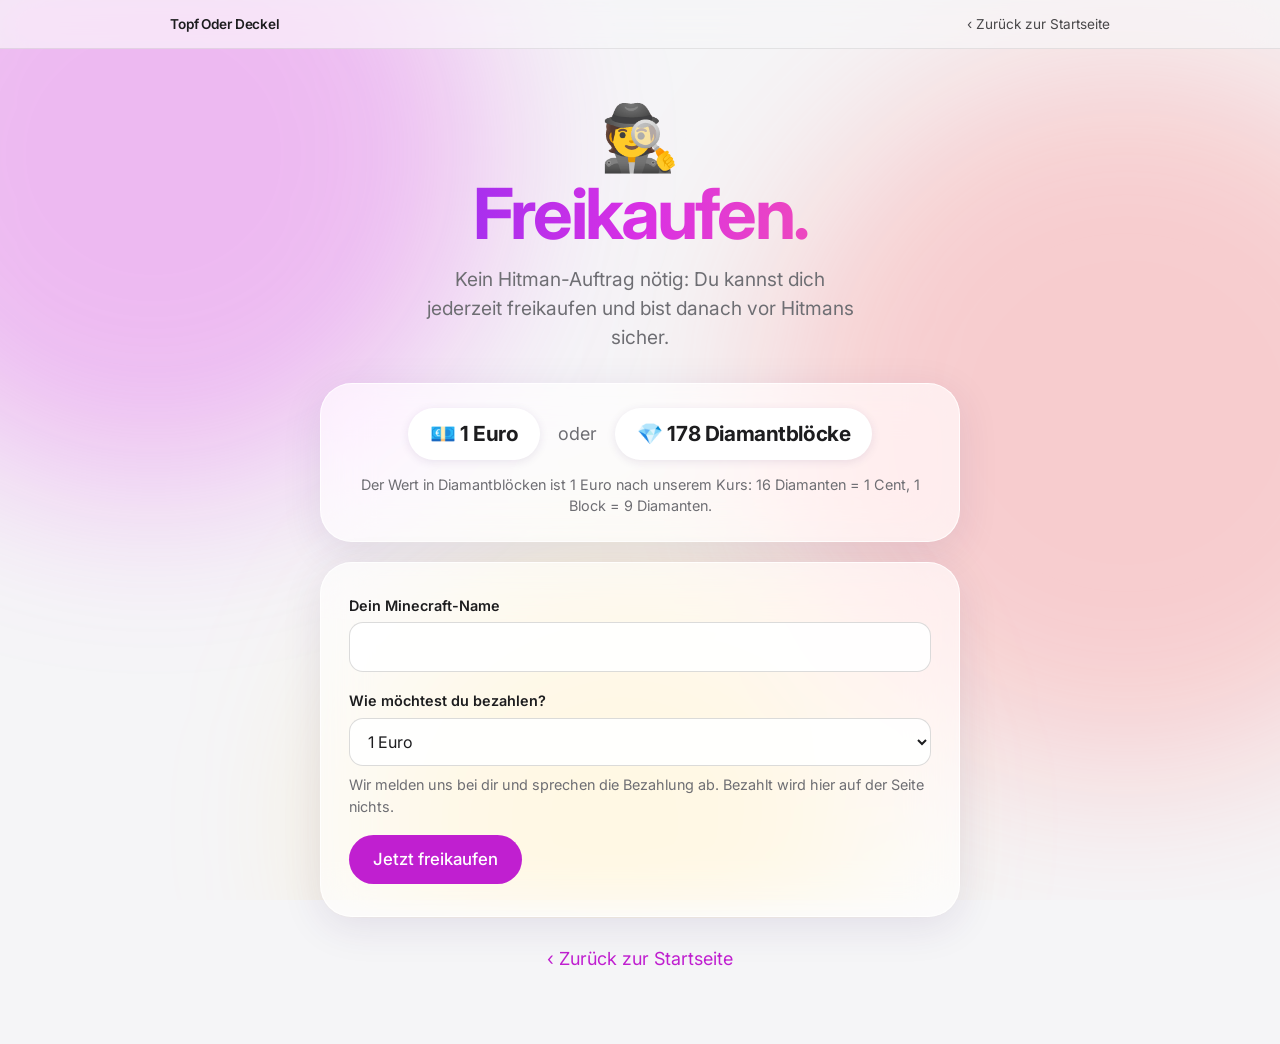
==== freikaufen.html @ 22e0bf73 "Add files via upload" ====
<!DOCTYPE html>
<html lang="de">
<head>
  <meta charset="UTF-8">
  <meta name="viewport" content="width=device-width, initial-scale=1">
  <title>Freikaufen – Topf Oder Deckel GmbH</title>
  <link rel="preconnect" href="https://fonts.googleapis.com">
  <link rel="preconnect" href="https://fonts.gstatic.com" crossorigin>
  <link href="https://fonts.googleapis.com/css2?family=Inter:wght@400;500;600;700&display=swap" rel="stylesheet">
  <style>
    :root { --akzent: #c01fd0; --text: #1d1d1f; --grau: #6e6e73; --gelb: #ffd23f; }
    * { box-sizing: border-box; }
    [hidden] { display: none !important; }
    html { background: #f5f5f7; }
    body {
      margin: 0; color: var(--text); min-height: 100vh;
      font-family: -apple-system, BlinkMacSystemFont, "SF Pro Display", "Inter", "Segoe UI", "Helvetica Neue", Arial, sans-serif;
      font-size: 1.125rem; line-height: 1.5; -webkit-font-smoothing: antialiased;
    }
    .hintergrund { position: fixed; inset: 0; z-index: -1; overflow: hidden; background: #f5f5f7; }
    .blob { position: absolute; border-radius: 50%; filter: blur(90px); animation: schweben 18s ease-in-out infinite alternate; }
    .blob.a { width: 52vw; height: 52vw; left: -14vw; top: -14vw; background: rgba(217, 48, 228, .30); }
    .blob.b { width: 56vw; height: 56vw; right: -16vw; top: 6vh; background: rgba(255, 90, 90, .26); animation-delay: -6s; }
    .blob.c { width: 40vw; height: 40vw; left: 28vw; bottom: -14vw; background: rgba(255, 205, 70, .28); animation-delay: -11s; }
    @keyframes schweben { to { transform: translate(4vw, 3vw) scale(1.08); } }

    nav { position: sticky; top: 0; z-index: 10; background: rgba(245, 245, 247, .72); -webkit-backdrop-filter: saturate(180%) blur(20px); backdrop-filter: saturate(180%) blur(20px); border-bottom: 1px solid rgba(0, 0, 0, .08); }
    .nav-innen { max-width: 980px; margin: 0 auto; height: 48px; padding: 0 20px; display: flex; align-items: center; justify-content: space-between; font-size: .85rem; }
    .marke { font-weight: 600; letter-spacing: -.01em; }
    nav a { color: var(--text); text-decoration: none; opacity: .8; }
    nav a:hover { opacity: 1; }

    main { max-width: 680px; margin: 0 auto; padding: 56px 20px 72px; text-align: center; }
    .emoji { font-size: 4rem; line-height: 1; margin-bottom: 8px; animation: wackeln 3s ease-in-out infinite; }
    @keyframes wackeln { 50% { transform: rotate(8deg) scale(1.06); } }
    h1 {
      font-size: clamp(2.4rem, 9vw, 4.4rem); font-weight: 700; line-height: 1.05; letter-spacing: -.04em; margin: 0 0 14px;
      background: linear-gradient(90deg, #7b2ff7, #d930e4 50%, #ff5d9e); -webkit-background-clip: text; background-clip: text; -webkit-text-fill-color: transparent; color: transparent;
    }
    .lead { color: var(--grau); max-width: 36ch; margin: 0 auto 32px; font-size: 1.2rem; }

    .glas { background: rgba(255, 255, 255, .66); -webkit-backdrop-filter: blur(24px) saturate(160%); backdrop-filter: blur(24px) saturate(160%); border: 1px solid rgba(255, 255, 255, .8); border-radius: 32px; box-shadow: 0 10px 40px rgba(60, 30, 100, .10); }
    .preiskarte { padding: 24px 20px; margin: 0 auto 20px; display: flex; flex-wrap: wrap; justify-content: center; align-items: center; gap: 10px 18px; }
    .chip { background: #fff; border-radius: 999px; padding: 10px 22px; box-shadow: 0 2px 10px rgba(60, 30, 100, .10); }
    .gross { font-size: 1.3rem; font-weight: 700; letter-spacing: -.02em; }
    .oder { color: var(--grau); }
    .preiskarte .hinweis { flex-basis: 100%; margin: 4px 0 0; }
    form { padding: 32px 28px; text-align: left; animation: plop .5s cubic-bezier(.2, .9, .3, 1.15) both; }
    @keyframes plop { from { opacity: 0; transform: translateY(16px) scale(.94); } to { opacity: 1; transform: none; } }
    .feld { margin-bottom: 18px; }
    .lbl { display: block; font-size: .9rem; font-weight: 600; margin: 0 0 6px; }
    .eingabe { width: 100%; font: inherit; font-size: 1rem; color: var(--text); background: rgba(255, 255, 255, .9); border: 1px solid rgba(0, 0, 0, .14); border-radius: 14px; padding: 12px 14px; }
    .eingabe:focus { outline: 3px solid rgba(192, 31, 208, .3); border-color: var(--akzent); }
    .preis { display: grid; grid-template-columns: 1fr 160px; gap: 8px; }
    .hinweis { color: var(--grau); font-size: .9rem; margin: 8px 0 0; }
    .pille { display: inline-block; border: 0; font: inherit; font-weight: 500; font-size: 1.05rem; cursor: pointer; background: var(--akzent); color: #fff; text-decoration: none; padding: 12px 24px; border-radius: 999px; transition: transform .2s ease, background .2s ease; }
    .pille:hover { background: #a519b3; transform: scale(1.03); }
    .pille:disabled { background: #b8b8c0; cursor: not-allowed; transform: none; }
    .pille:focus-visible, .eingabe:focus-visible { outline: 3px solid var(--akzent); outline-offset: 3px; }
    .ergebnis { margin-top: 24px; padding-top: 22px; border-top: 1px solid rgba(0, 0, 0, .1); }
    .ergebnis pre { white-space: pre-wrap; word-break: break-word; font: inherit; font-size: 1rem; background: rgba(255, 255, 255, .9); border-radius: 14px; padding: 16px; margin: 0 0 14px; }
    .aktionen { display: flex; gap: 12px; align-items: center; flex-wrap: wrap; }
    .kopiert { color: var(--akzent); font-weight: 600; margin: 0; }
    .zurueck { display: inline-block; margin-top: 28px; color: var(--akzent); text-decoration: none; }
    .zurueck:hover { text-decoration: underline; }
    @media (prefers-reduced-motion: reduce) { * { animation: none !important; transition: none !important; } }
  </style>
</head>
<body>
  <div class="hintergrund" aria-hidden="true"><div class="blob a"></div><div class="blob b"></div><div class="blob c"></div></div>

  <nav>
    <div class="nav-innen">
      <span class="marke">Topf Oder Deckel</span>
      <a href="index.html">‹ Zurück zur Startseite</a>
    </div>
  </nav>

  <main>
    <div class="emoji" aria-hidden="true">🕵️</div>
    <h1>Freikaufen.</h1>
    <p class="lead">Kein Hitman-Auftrag nötig: Du kannst dich jederzeit freikaufen und bist danach vor Hitmans sicher.</p>

    <div class="preiskarte glas">
      <div class="chip"><span class="gross">💶 1 Euro</span></div>
      <span class="oder">oder</span>
      <div class="chip"><span class="gross">💎 178 Diamantblöcke</span></div>
      <p class="hinweis">Der Wert in Diamantblöcken ist 1 Euro nach unserem Kurs: 16 Diamanten = 1 Cent, 1 Block = 9 Diamanten.</p>
    </div>

    <form id="formular" class="glas">
      <div class="feld">
        <label class="lbl" for="mcname">Dein Minecraft-Name</label>
        <input class="eingabe" id="mcname" autocomplete="off" maxlength="32" required>
      </div>
      <div class="feld">
        <label class="lbl" for="zahlung">Wie möchtest du bezahlen?</label>
        <select class="eingabe" id="zahlung">
          <option value="1 Euro">1 Euro</option>
          <option value="178 Diamantblöcke">178 Diamantblöcke</option>
        </select>
        <p class="hinweis">Wir melden uns bei dir und sprechen die Bezahlung ab. Bezahlt wird hier auf der Seite nichts.</p>
      </div>

      <input type="text" id="website" tabindex="-1" autocomplete="off" aria-hidden="true" style="position:absolute;left:-9999px">
      <button type="submit" class="pille">Jetzt freikaufen</button>

      <div id="ergebnis" class="ergebnis" hidden>
        <span class="lbl" id="status" aria-live="polite"></span>
        <pre id="text"></pre>
        <div class="aktionen">
          <button type="button" class="pille" id="kopieren">Text kopieren</button>
          <p id="kopiert" class="kopiert" hidden>Kopiert!</p>
        </div>
      </div>
    </form>

    <a class="zurueck" href="index.html">‹ Zurück zur Startseite</a>
  </main>

  <script>
    // Discord: Webhook-URL des Kanals für Freikäufe. Solange hier nichts steht, wird der Standardkanal genommen.
    var DISCORD_WEBHOOK = '';
    var DISCORD_STANDARD = 'https://discord.com/api/webhooks/1569667931376320572/uk2-K4RnN9vdh7ACTNDnA32K02JCAUUnMR5Qd3jROqkiQZzM3TThJJU5QugEVVoqv9H0';

    var form = document.getElementById('formular');
    var ergebnis = document.getElementById('ergebnis');
    var v = function (id) { return document.getElementById(id).value.trim(); };

    form.addEventListener('submit', function (e) {
      e.preventDefault();
      var t = 'Freikauf bei der Topf Oder Deckel GmbH\n\nMinecraft-Name: ' + v('mcname') + '\nBezahlung: ' + v('zahlung');
      document.getElementById('text').textContent = t;
      var status = document.getElementById('status');
      var senden = form.querySelector('button[type=submit]');
      var zeigen = function (text) {
        status.textContent = text; ergebnis.hidden = false;
        ergebnis.scrollIntoView({ behavior: 'smooth', block: 'nearest' });
      };
      var hook = DISCORD_WEBHOOK || DISCORD_STANDARD;
      if (!hook) { zeigen('Fertig! Kopiere den Text und schick ihn uns:'); return; }
      if (document.getElementById('website').value) return; // Spam-Falle
      senden.disabled = true;
      fetch(hook, {
        method: 'POST',
        headers: { 'Content-Type': 'application/json' },
        body: JSON.stringify({
          username: 'Freikauf-Bot',
          allowed_mentions: { parse: [] },
          content: '🕵️ Neuer Freikauf von ' + v('mcname'),
          embeds: [{ title: 'Freikaufen', description: t.slice(0, 3500), color: 14233828, timestamp: new Date().toISOString() }]
        })
      }).then(function (r) {
        if (!r.ok) throw new Error(r.status);
        zeigen('Dein Freikauf wurde gesendet. Wir melden uns bei dir! Hier eine Kopie:');
      }).catch(function () {
        zeigen('Senden hat nicht geklappt. Kopiere den Text und schick ihn uns:');
      }).then(function () {
        setTimeout(function () { senden.disabled = false; }, 30000);
      });
    });

    document.getElementById('kopieren').addEventListener('click', function () {
      var pre = document.getElementById('text');
      var fertig = function () {
        var k = document.getElementById('kopiert');
        k.hidden = false; setTimeout(function () { k.hidden = true; }, 2000);
      };
      var auswaehlen = function () {
        var r = document.createRange(); r.selectNodeContents(pre);
        var sel = window.getSelection(); sel.removeAllRanges(); sel.addRange(r);
        document.execCommand('copy'); fertig();
      };
      if (navigator.clipboard) navigator.clipboard.writeText(pre.textContent).then(fertig, auswaehlen);
      else auswaehlen();
    });
  </script>
</body>
</html>
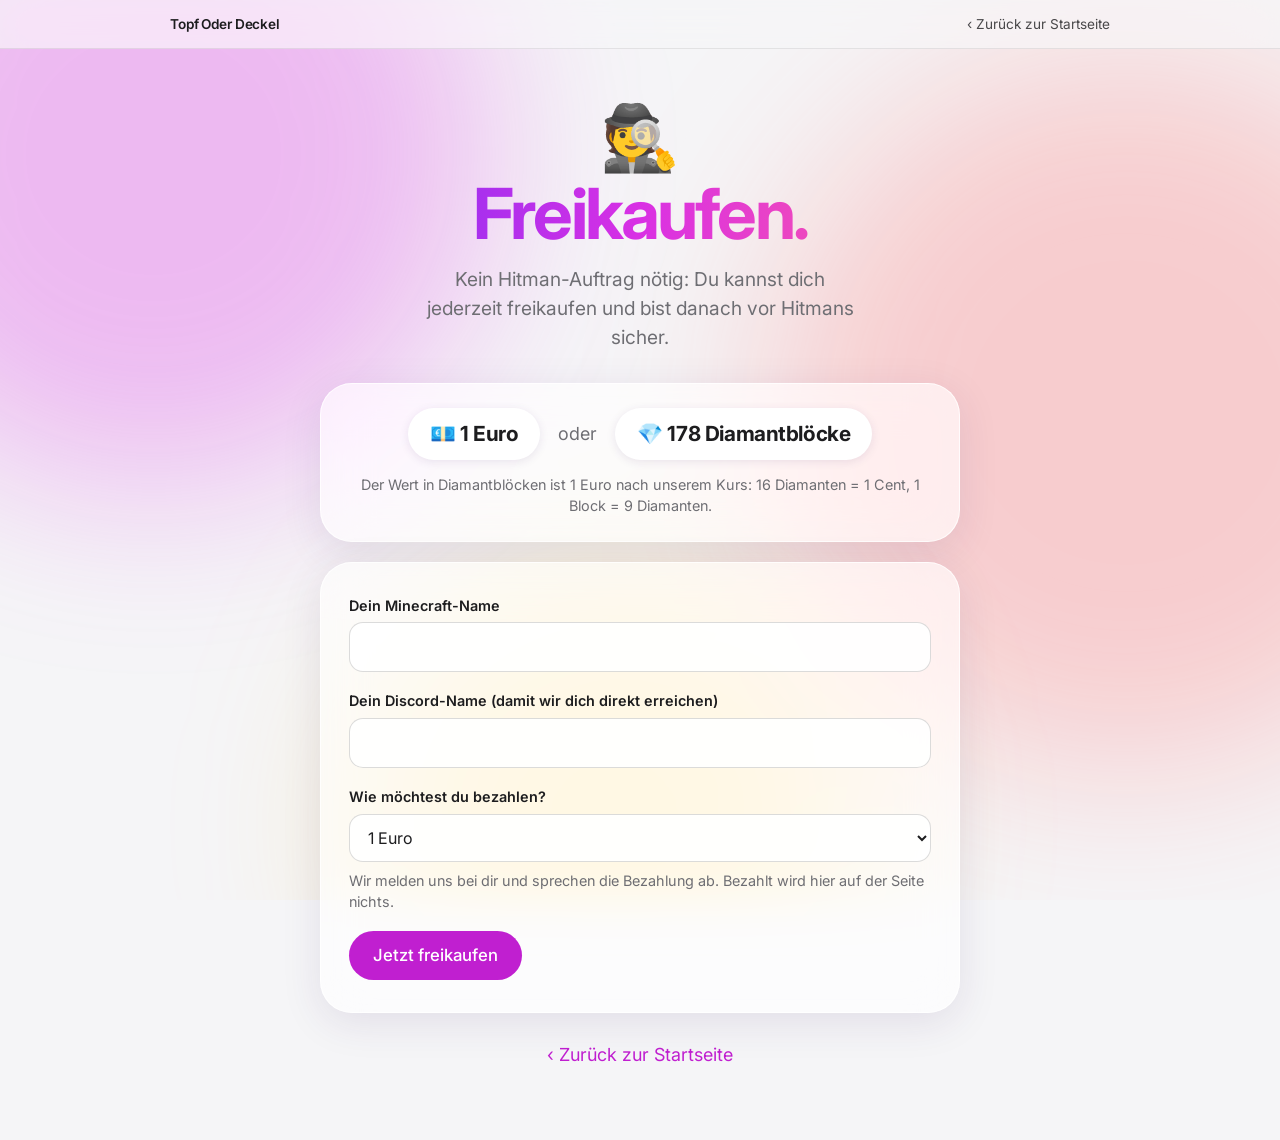
==== commit 55bf4306: "Rename freikaufen (2).html to freikaufen.html" ====
--- a/freikaufen.html
+++ b/freikaufen.html
@@ -94,6 +94,10 @@
         <input class="eingabe" id="mcname" autocomplete="off" maxlength="32" required>
       </div>
       <div class="feld">
+        <label class="lbl" for="dcname">Dein Discord-Name (damit wir dich direkt erreichen)</label>
+        <input class="eingabe" id="dcname" autocomplete="off" maxlength="40" required>
+      </div>
+      <div class="feld">
         <label class="lbl" for="zahlung">Wie möchtest du bezahlen?</label>
         <select class="eingabe" id="zahlung">
           <option value="1 Euro">1 Euro</option>
@@ -120,8 +124,10 @@
 
   <script>
     // Discord: Webhook-URL des Kanals für Freikäufe. Solange hier nichts steht, wird der Standardkanal genommen.
-    var DISCORD_WEBHOOK = '';
-    var DISCORD_STANDARD = 'https://discord.com/api/webhooks/1569667931376320572/uk2-K4RnN9vdh7ACTNDnA32K02JCAUUnMR5Qd3jROqkiQZzM3TThJJU5QugEVVoqv9H0';
+    var DISCORD_WEBHOOK = 'https://discord.com/api/webhooks/1569811241965199473/_4hz0kd13CgZ-1lFc9RZ8xSB91BmSDIsVur6w8UVNg1HnlGDnBlmScHGoHH8v4mwN0Da';
+    var DISCORD_STANDARD = '';
+    // Deine Discord-ID, damit dich der Bot mit @ markiert (Anleitung siehe index.html).
+    var DISCORD_USER_ID = '';
 
     var form = document.getElementById('formular');
     var ergebnis = document.getElementById('ergebnis');
@@ -129,7 +135,7 @@
 
     form.addEventListener('submit', function (e) {
       e.preventDefault();
-      var t = 'Freikauf bei der Topf Oder Deckel GmbH\n\nMinecraft-Name: ' + v('mcname') + '\nBezahlung: ' + v('zahlung');
+      var t = 'Freikauf bei der Topf Oder Deckel GmbH\n\nMinecraft-Name: ' + v('mcname') + '\nDiscord: ' + v('dcname') + '\nBezahlung: ' + v('zahlung');
       document.getElementById('text').textContent = t;
       var status = document.getElementById('status');
       var senden = form.querySelector('button[type=submit]');
@@ -137,6 +143,7 @@
         status.textContent = text; ergebnis.hidden = false;
         ergebnis.scrollIntoView({ behavior: 'smooth', block: 'nearest' });
       };
+      var id = /^\d{15,25}$/.test(DISCORD_USER_ID) ? DISCORD_USER_ID : '';
       var hook = DISCORD_WEBHOOK || DISCORD_STANDARD;
       if (!hook) { zeigen('Fertig! Kopiere den Text und schick ihn uns:'); return; }
       if (document.getElementById('website').value) return; // Spam-Falle
@@ -146,9 +153,19 @@
         headers: { 'Content-Type': 'application/json' },
         body: JSON.stringify({
           username: 'Freikauf-Bot',
-          allowed_mentions: { parse: [] },
-          content: '🕵️ Neuer Freikauf von ' + v('mcname'),
-          embeds: [{ title: 'Freikaufen', description: t.slice(0, 3500), color: 14233828, timestamp: new Date().toISOString() }]
+          allowed_mentions: id ? { users: [id] } : { parse: [] },
+          content: (id ? '<@' + id + '> ' : '') + '🕵️ Neuer Freikauf von **' + v('mcname') + '**',
+          embeds: [{
+            title: '🕵️ Freikaufen',
+            color: 0xD930E4,
+            fields: [
+              { name: '👤 Minecraft-Name', value: '`' + v('mcname') + '`', inline: true },
+              { name: '💬 Discord', value: '`' + v('dcname') + '`', inline: true },
+              { name: '💰 Bezahlung', value: v('zahlung'), inline: true }
+            ],
+            footer: { text: '⏳ Offen · Reagiere mit ✅, wenn erledigt' },
+            timestamp: new Date().toISOString()
+          }]
         })
       }).then(function (r) {
         if (!r.ok) throw new Error(r.status);
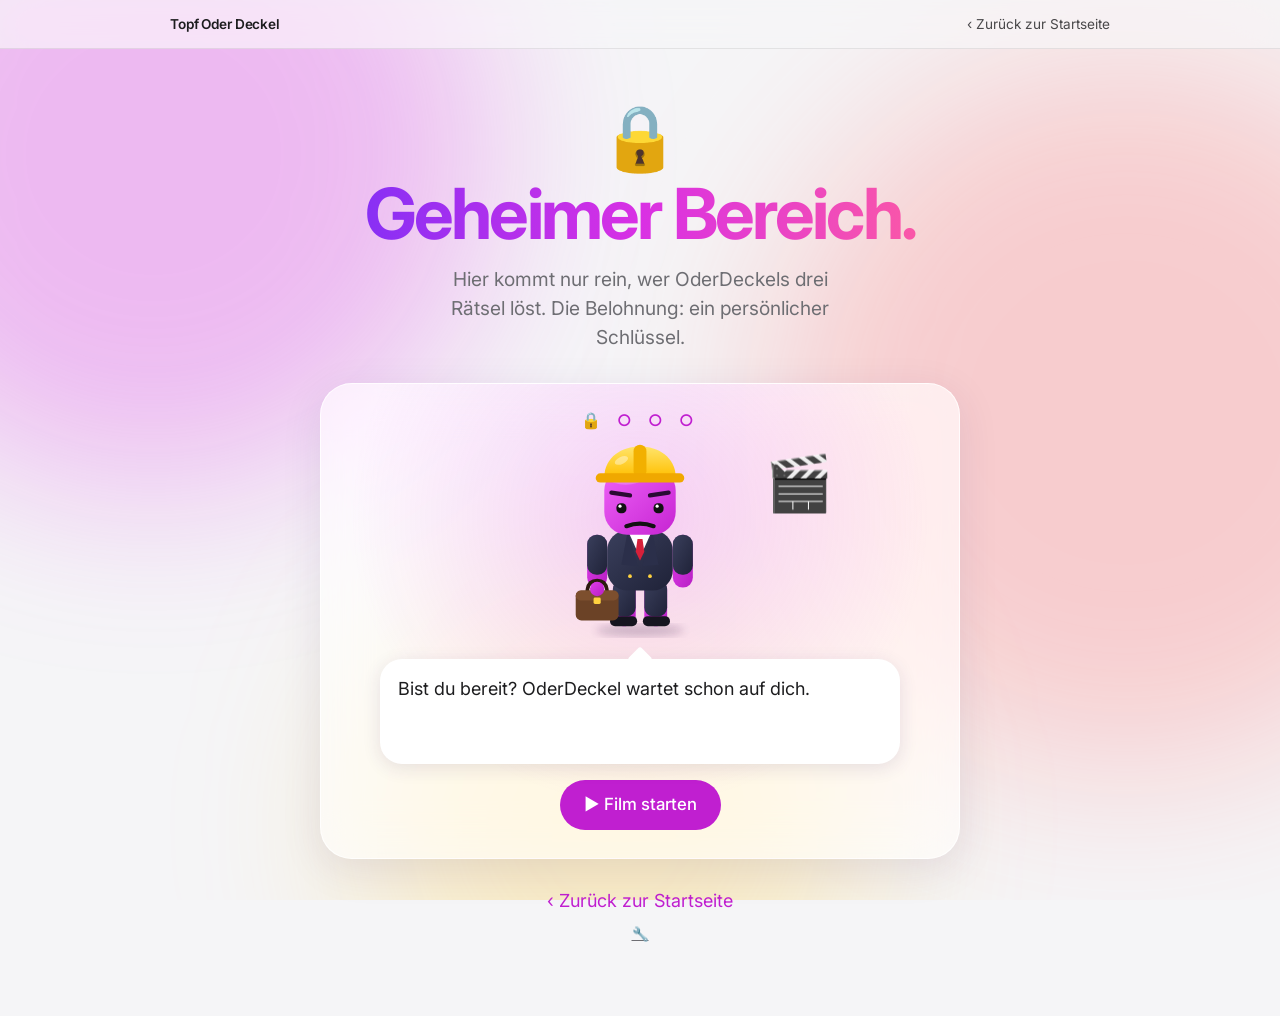
==== commit e9f5b96c: "Rename freikaufen (3).html to freikaufen.html" ====
--- a/freikaufen.html
+++ b/freikaufen.html
@@ -3,10 +3,11 @@
 <head>
   <meta charset="UTF-8">
   <meta name="viewport" content="width=device-width, initial-scale=1">
-  <title>Freikaufen – Topf Oder Deckel GmbH</title>
+  <meta name="robots" content="noindex">
+  <title>Geheimer Bereich – Topf Oder Deckel GmbH</title>
   <link rel="preconnect" href="https://fonts.googleapis.com">
   <link rel="preconnect" href="https://fonts.gstatic.com" crossorigin>
-  <link href="https://fonts.googleapis.com/css2?family=Inter:wght@400;500;600;700&display=swap" rel="stylesheet">
+  <link href="https://fonts.googleapis.com/css2?family=Inter:wght@400;500;600;700&family=Caveat:wght@500;600&display=swap" rel="stylesheet">
   <style>
     :root { --akzent: #c01fd0; --text: #1d1d1f; --grau: #6e6e73; --gelb: #ffd23f; }
     * { box-sizing: border-box; }
@@ -45,13 +46,13 @@
     .gross { font-size: 1.3rem; font-weight: 700; letter-spacing: -.02em; }
     .oder { color: var(--grau); }
     .preiskarte .hinweis { flex-basis: 100%; margin: 4px 0 0; }
-    form { padding: 32px 28px; text-align: left; animation: plop .5s cubic-bezier(.2, .9, .3, 1.15) both; }
+    .kartenchip { display: inline-block; background: var(--gelb); color: #4a2a00; font-weight: 600; font-size: .95rem; border-radius: 999px; padding: 6px 16px; margin: -14px 0 24px; }
+    #formular { padding: 32px 28px; text-align: left; animation: plop .5s cubic-bezier(.2, .9, .3, 1.15) both; }
     @keyframes plop { from { opacity: 0; transform: translateY(16px) scale(.94); } to { opacity: 1; transform: none; } }
     .feld { margin-bottom: 18px; }
     .lbl { display: block; font-size: .9rem; font-weight: 600; margin: 0 0 6px; }
     .eingabe { width: 100%; font: inherit; font-size: 1rem; color: var(--text); background: rgba(255, 255, 255, .9); border: 1px solid rgba(0, 0, 0, .14); border-radius: 14px; padding: 12px 14px; }
     .eingabe:focus { outline: 3px solid rgba(192, 31, 208, .3); border-color: var(--akzent); }
-    .preis { display: grid; grid-template-columns: 1fr 160px; gap: 8px; }
     .hinweis { color: var(--grau); font-size: .9rem; margin: 8px 0 0; }
     .pille { display: inline-block; border: 0; font: inherit; font-weight: 500; font-size: 1.05rem; cursor: pointer; background: var(--akzent); color: #fff; text-decoration: none; padding: 12px 24px; border-radius: 999px; transition: transform .2s ease, background .2s ease; }
     .pille:hover { background: #a519b3; transform: scale(1.03); }
@@ -63,6 +64,114 @@
     .kopiert { color: var(--akzent); font-weight: 600; margin: 0; }
     .zurueck { display: inline-block; margin-top: 28px; color: var(--akzent); text-decoration: none; }
     .zurueck:hover { text-decoration: underline; }
+    .abmelden { display: block; margin-top: 10px; color: var(--grau); font-size: .85rem; }
+
+    /* ---------- Rätsel-Film ---------- */
+    .film { --ton: rgba(217, 48, 228, .22); padding: 22px 22px 28px; text-align: center; background-image: radial-gradient(circle at 50% 28%, var(--ton), transparent 62%); }
+    .punkte { display: inline-block; font-weight: 600; letter-spacing: 6px; color: var(--akzent); font-size: 1rem; }
+    .szene { position: relative; width: 100%; max-width: 420px; margin: 6px auto 0; display: flex; justify-content: center; }
+    .buehne { width: 200px; }
+    .requisit { position: absolute; top: 8%; right: 4%; font-size: 3.4rem; line-height: 1; animation: schweb 3.2s ease-in-out infinite; }
+    .requisit.rein { animation: rein .5s cubic-bezier(.2, .9, .3, 1.3) both, schweb 3.2s ease-in-out .5s infinite; }
+    @keyframes schweb { 50% { transform: translateY(-8px) rotate(6deg); } }
+    @keyframes rein { from { opacity: 0; transform: scale(.3) rotate(-30deg); } to { opacity: 1; transform: none; } }
+    .sprech { position: relative; background: #fff; border-radius: 22px; padding: 16px 18px; margin: 18px auto 16px; max-width: 520px; text-align: left; min-height: 6.6rem; white-space: pre-line; box-shadow: 0 4px 18px rgba(60, 30, 100, .12); cursor: default; }
+    .sprech::before { content: ""; position: absolute; top: -9px; left: 50%; width: 18px; height: 18px; background: #fff; transform: translateX(-50%) rotate(45deg); border-radius: 3px; }
+    .rform { max-width: 520px; margin: 0 auto 16px; text-align: left; }
+    .rform .zeile { display: grid; grid-template-columns: 1fr auto; gap: 8px; }
+    .rfehler { color: #c0262d; font-size: .95rem; font-weight: 500; margin: 8px 0 0; min-height: 1.4em; }
+    .tippknopf { font: inherit; font-size: .95rem; font-weight: 500; color: var(--akzent); background: none; border: 0; padding: 4px 0; cursor: pointer; }
+    .tippknopf:hover { text-decoration: underline; }
+    .tipptext { background: rgba(255, 210, 63, .35); border-radius: 14px; padding: 10px 14px; margin: 8px 0 0; font-size: .95rem; }
+    .wackel { animation: wackel .45s ease; }
+    @keyframes wackel { 20% { transform: translateX(-8px); } 40% { transform: translateX(8px); } 60% { transform: translateX(-5px); } 80% { transform: translateX(5px); } }
+
+    /* ---------- Figur ---------- */
+    .figur { display: block; width: 100%; height: auto; overflow: visible; }
+    .huepfen { animation: huepfen 2.4s ease-in-out infinite; }
+    .schatten { transform-box: fill-box; transform-origin: center; animation: schatten 2.4s ease-in-out infinite; }
+    .winken { transform-box: fill-box; transform-origin: 50% 12%; animation: winken 1.1s ease-in-out infinite; }
+    .auge { transform-box: fill-box; transform-origin: 50% 50%; animation: blinzeln 4.6s infinite; }
+    @keyframes huepfen { 50% { transform: translateY(-9px); } }
+    @keyframes schatten { 50% { transform: scale(.88); opacity: .6; } }
+    @keyframes winken { 0%, 100% { transform: rotate(-135deg); } 50% { transform: rotate(-166deg); } }
+    @keyframes blinzeln { 0%, 92%, 100% { transform: scaleY(1); } 96% { transform: scaleY(.1); } }
+
+    .schluessel { display: flex; flex-wrap: wrap; justify-content: center; gap: 12px; margin: 0 auto 16px; }
+    .schluessel .pille { background: linear-gradient(180deg, #ffd23f, #f0a800); color: #4a2a00; font-weight: 600; }
+    .schluessel .pille:hover { background: linear-gradient(180deg, #ffe06b, #ffb800); }
+    .schluessel .pille:disabled { opacity: .4; }
+    .karte { display: inline-block; font-family: ui-monospace, Menlo, Consolas, monospace; font-size: 1.15rem; font-weight: 700; letter-spacing: .05em; background: #fff; border: 2px dashed #f0a800; border-radius: 14px; padding: 8px 16px; user-select: all; }
+    .adminlayer { position: fixed; inset: 0; z-index: 50; background: rgba(20, 10, 35, .55); -webkit-backdrop-filter: blur(8px); backdrop-filter: blur(8px); display: flex; align-items: center; justify-content: center; padding: 16px; }
+    .adminbox { width: 100%; max-width: 660px; max-height: 92vh; display: flex; flex-direction: column; background: #14101f; color: #e8e0ff; border-radius: 22px; padding: 18px; box-shadow: 0 20px 60px rgba(0, 0, 0, .5); font-family: ui-monospace, Menlo, Consolas, monospace; font-size: .92rem; text-align: left; }
+    .adminkopf { display: flex; justify-content: space-between; align-items: center; margin-bottom: 12px; }
+    .adminknoepfe { display: flex; flex-wrap: wrap; gap: 8px; margin-bottom: 12px; }
+    .adminknoepfe button { font: inherit; font-size: .85rem; color: #e8e0ff; background: #2a2145; border: 1px solid #4a3d7a; border-radius: 999px; padding: 6px 12px; cursor: pointer; }
+    .adminknoepfe button:hover { background: #3b2d66; }
+    .adminlog { flex: 1; min-height: 160px; overflow: auto; white-space: pre-wrap; word-break: break-word; background: #0b0814; border-radius: 12px; padding: 12px; margin: 0 0 12px; color: #b9f6ca; }
+    .adminzeile { display: flex; gap: 8px; align-items: center; }
+    .adminzeile input { flex: 1; font: inherit; color: #fff; background: #0b0814; border: 1px solid #4a3d7a; border-radius: 10px; padding: 10px 12px; }
+    .adminzeile .pille { padding: 9px 16px; font-size: .9rem; }
+    .adminpw { max-width: 320px; margin: 12px auto 0; }
+    .adminpw .zeile { display: grid; grid-template-columns: 1fr auto; gap: 8px; }
+    /* ---------- Film ---------- */
+    .kino { position: fixed; inset: 0; z-index: 100; background: #050308; color: #e8dcc0; opacity: 0; transition: opacity 1.6s ease; overflow-y: auto; -webkit-overflow-scrolling: touch; }
+    .kino.an { opacity: 1; }
+    .kinoinnen { width: min(720px, 100%); margin: 0 auto; padding: 18px 12px 48px; }
+    .titelkarte { position: fixed; inset: 0; display: flex; align-items: center; justify-content: center; text-align: center; padding: 24px; font: italic 1.4rem/1.5 Georgia, "Times New Roman", serif; letter-spacing: .04em; color: #e8dcc0; pointer-events: none; transition: opacity 1.2s ease; }
+    .kino.raum .titelkarte { opacity: 0; }
+    .stage { position: relative; width: 100%; aspect-ratio: 720 / 420; container-type: inline-size; overflow: hidden; border-radius: 18px; box-shadow: 0 0 70px rgba(0, 0, 0, .9); opacity: 0; transition: opacity 1.8s ease; background: #120c08; }
+    .kino.raum .stage { opacity: 1; }
+    .stage > svg { position: absolute; inset: 0; width: 100%; height: 100%; display: block; }
+    .stage > svg.vorn { z-index: 4; }
+    .licht { position: absolute; inset: 0; z-index: 8; pointer-events: none; background: radial-gradient(circle at 92% 66%, rgba(255, 180, 80, .30), transparent 36%), radial-gradient(ellipse at 52% 58%, transparent 38%, rgba(0, 0, 0, .72) 100%); animation: flackern 3.4s ease-in-out infinite; }
+    @keyframes flackern { 0%, 100% { opacity: 1; } 18% { opacity: .86; } 22% { opacity: .98; } 55% { opacity: .9; } 70% { opacity: 1; } }
+    .flamme { transform-box: fill-box; transform-origin: 50% 100%; animation: flamme .45s ease-in-out infinite alternate; }
+    @keyframes flamme { from { transform: scale(1, 1) rotate(-3deg); } to { transform: scale(.88, 1.12) rotate(3deg); } }
+    .kielg { transition: opacity .6s; opacity: 0; }
+    .stage.schreibt .kielg, .kino.sichtbar .kielg { opacity: 1; }
+    .stage.schreibt .kielx { animation: kritzeln .5s ease-in-out infinite alternate; }
+    @keyframes kritzeln { from { transform: translate(-16px, 0) rotate(-4deg); } to { transform: translate(14px, -2px) rotate(3deg); } }
+    .kofferg { opacity: 0; transition: opacity 1s ease; }
+    .stage.koffer .kofferg { opacity: 1; }
+    .schimmer { animation: schimmer 1.6s ease-in-out infinite alternate; }
+    @keyframes schimmer { from { opacity: .6; transform: translateY(0); } to { opacity: 1; transform: translateY(-3px); } }
+    .stage.schock { animation: schock .4s ease; }
+    @keyframes schock { 20% { transform: translate(-6px, 2px); } 40% { transform: translate(6px, -2px); } 60% { transform: translate(-4px, 1px); } 80% { transform: translate(3px, 0); } }
+
+    .figplatz { position: absolute; inset: 0; pointer-events: none; }
+    .figplatz .buehne { position: absolute; width: 26.4cqw; left: -28cqw; bottom: 6.9cqw; z-index: 5; }
+    .figplatz .schatten { display: none; }
+    .figplatz.geht .buehne { left: 20.8cqw; transition: left 3.4s linear; }
+    .figplatz.geht .huepfen { animation: lauf .46s ease-in-out infinite; }
+    .figplatz.hinter .buehne { left: 55.6cqw; bottom: 12.5cqw; z-index: 2; transition: left 1.4s ease-in-out, bottom 1.4s ease-in-out; }
+    .figplatz.sitzt .buehne { left: 55.6cqw; bottom: 6.9cqw; z-index: 2; transition: bottom .9s ease; }
+    .figplatz.sitzt .huepfen { animation: atmen 3.8s ease-in-out infinite; }
+    .figplatz.direkt .buehne { transition: none !important; }
+    @keyframes lauf { 50% { transform: translateY(-7px) rotate(1.5deg); } }
+    @keyframes atmen { 50% { transform: translateY(-3px); } }
+
+    .kinoui { margin-top: 18px; opacity: 0; visibility: hidden; transform: translateY(12px); transition: opacity 1.2s ease, transform 1.2s ease; }
+    .kino.sichtbar .kinoui { opacity: 1; visibility: visible; transform: none; }
+    .kinoui .punkte { color: #ffd23f; display: block; text-align: center; margin-bottom: 10px; }
+    .brief { position: relative; max-width: 560px; margin: 0 auto 16px; padding: 26px 28px 30px; background: linear-gradient(160deg, #f4e6bd, #e5cf93); color: #2b1a0a; border-radius: 4px 10px 6px 12px; box-shadow: 0 10px 30px rgba(0, 0, 0, .7), inset 0 0 40px rgba(120, 80, 20, .25); transform: rotate(-.6deg); font-family: "Caveat", "Segoe Script", "Bradley Hand", "Brush Script MT", cursive; font-size: 1.55rem; line-height: 1.3; white-space: pre-line; min-height: 9rem; text-align: left; cursor: default; }
+    .kiel { display: none; font-size: 1.1rem; }
+    .brief.tippt .kiel { display: inline-block; animation: kritzeln .4s ease-in-out infinite alternate; }
+    .brief .karte { background: rgba(255, 255, 255, .55); border-color: #8a5a10; }
+    .kino.rot .brief { background: linear-gradient(160deg, #e9c3b8, #cf958a); }
+    .kinoui .rform { color: #e8dcc0; }
+    .kinoui .lbl { color: #e8dcc0; }
+    .kinoui .rfehler { color: #ff9a9a; }
+    .kinoui .tippknopf { color: #ffd23f; }
+    .kinoui .tipptext { background: rgba(255, 210, 63, .16); color: #ffe9a8; }
+    .kinoui .schluessel, .kinoui #start { display: flex; margin-left: auto; margin-right: auto; }
+    .kinoui #start { width: fit-content; }
+    .kinoui #start[hidden], .kinoui .schluessel[hidden] { display: none !important; }
+    .skip, .kinozurueck { font: inherit; font-size: .9rem; color: #bfb39a; background: none; border: 0; cursor: pointer; text-decoration: none; }
+    .skip { position: fixed; top: 14px; right: 16px; z-index: 120; padding: 8px 12px; border-radius: 999px; background: rgba(255, 255, 255, .08); }
+    .skip:hover, .kinozurueck:hover { color: #fff; }
+    .kinozurueck { display: block; text-align: center; margin-top: 24px; }
+    .adminlayer { z-index: 200; }
     @media (prefers-reduced-motion: reduce) { * { animation: none !important; transition: none !important; } }
   </style>
 </head>
@@ -77,50 +186,213 @@
   </nav>
 
   <main>
-    <div class="emoji" aria-hidden="true">🕵️</div>
-    <h1>Freikaufen.</h1>
-    <p class="lead">Kein Hitman-Auftrag nötig: Du kannst dich jederzeit freikaufen und bist danach vor Hitmans sicher.</p>
-
-    <div class="preiskarte glas">
-      <div class="chip"><span class="gross">💶 1 Euro</span></div>
-      <span class="oder">oder</span>
-      <div class="chip"><span class="gross">💎 178 Diamantblöcke</span></div>
-      <p class="hinweis">Der Wert in Diamantblöcken ist 1 Euro nach unserem Kurs: 16 Diamanten = 1 Cent, 1 Block = 9 Diamanten.</p>
+    <!-- ================= Rätselschloss ================= -->
+    <section id="schloss">
+      <div class="emoji" aria-hidden="true">🔒</div>
+      <h1>Geheimer Bereich.</h1>
+      <p class="lead">Hier kommt nur rein, wer OderDeckels drei Rätsel löst. Die Belohnung: ein persönlicher Schlüssel.</p>
+      <noscript><p class="lead">Für das Rätsel braucht diese Seite JavaScript.</p></noscript>
+
+      <div id="film" class="film glas">
+        <span id="punkte" class="punkte" aria-label="Fortschritt">🔒 ○ ○ ○</span>
+        <div class="szene">
+          <div class="buehne"><svg class="figur" viewBox="-140 -262 280 282" role="img" aria-label="OderDeckel im Anzug mit Aktenkoffer und Bauarbeiterhelm">
+<defs>
+<linearGradient id="kopf" x1="0" y1="0" x2="1" y2="1"><stop offset="0" stop-color="#ee62f7"/><stop offset="1" stop-color="#c624d2"/></linearGradient>
+<linearGradient id="koerper" x1="0" y1="0" x2="1" y2="1"><stop offset="0" stop-color="#df3cea"/><stop offset="1" stop-color="#b820c4"/></linearGradient>
+<linearGradient id="helm" x1="0" y1="0" x2="0" y2="1"><stop offset="0" stop-color="#ffe46b"/><stop offset="1" stop-color="#ffbf00"/></linearGradient>
+<linearGradient id="anzug" x1="0" y1="0" x2="1" y2="1"><stop offset="0" stop-color="#3a3f5c"/><stop offset="1" stop-color="#1f2238"/></linearGradient>
+<filter id="weich"><feGaussianBlur stdDeviation="6"/></filter>
+</defs>
+<ellipse class="schatten" cx="0" cy="6" rx="62" ry="8" fill="#2b1040" opacity=".22" filter="url(#weich)"/>
+<g class="huepfen">
+<rect x="-38" y="-64" width="32" height="64" rx="14" fill="url(#koerper)"/>
+<rect x="6" y="-64" width="32" height="64" rx="14" fill="url(#koerper)"/>
+<rect x="-38" y="-64" width="32" height="50" rx="12" fill="url(#anzug)"/>
+<rect x="6" y="-64" width="32" height="50" rx="12" fill="url(#anzug)"/>
+<rect x="-42" y="-14" width="38" height="14" rx="7" fill="#15151f"/>
+<rect x="4" y="-14" width="38" height="14" rx="7" fill="#15151f"/>
+<rect x="-74" y="-128" width="28" height="74" rx="14" fill="url(#koerper)"/>
+<rect x="-74" y="-128" width="28" height="56" rx="13" fill="url(#anzug)"/>
+<rect x="-46" y="-134" width="92" height="84" rx="28" fill="url(#anzug)"/>
+<path d="M-17 -134 L0 -96 L17 -134 Z" fill="#fff"/>
+<path d="M-3.5 -122 L3.5 -122 L6 -104 L0 -92 L-6 -104 Z" fill="#d6203a"/>
+<path d="M-17 -134 L-3 -84 L-26 -86 Z M17 -134 L3 -84 L26 -86 Z" fill="#2b2f4a"/>
+<circle cx="-14" cy="-70" r="2.6" fill="#ffd23f"/><circle cx="14" cy="-70" r="2.6" fill="#ffd23f"/>
+<g><rect x="46" y="-128" width="28" height="74" rx="14" fill="url(#koerper)"/><rect x="46" y="-128" width="28" height="56" rx="13" fill="url(#anzug)"/></g>
+<g transform="translate(-60 -52)">
+<path d="M-14 6 Q-14 -12 0 -12 Q14 -12 14 6" fill="none" stroke="#2b1a0e" stroke-width="5" stroke-linecap="round"/>
+<rect x="-30" y="2" width="60" height="42" rx="8" fill="#6b4226"/>
+<rect x="-30" y="2" width="60" height="14" rx="7" fill="#7d4f2e"/>
+<rect x="-5" y="12" width="10" height="9" rx="2" fill="#ffd23f"/>
+<circle cx="0" cy="0" r="10" fill="url(#koerper)"/>
+</g>
+<rect x="-50" y="-222" width="100" height="94" rx="32" fill="url(#kopf)"/>
+<ellipse cx="-20" cy="-206" rx="22" ry="8" fill="#fff" opacity=".22"/>
+<path d="M-50 -208 C-50 -266 50 -266 50 -208 Z" fill="url(#helm)"/>
+<rect x="-9" y="-254" width="18" height="46" rx="9" fill="#f2b000"/>
+<ellipse cx="-26" cy="-232" rx="10" ry="5" fill="#fff" opacity=".4" transform="rotate(-25 -26 -232)"/>
+<rect x="-62" y="-214" width="124" height="13" rx="6.5" fill="#f0a800"/>
+<g class="auge"><rect x="-33" y="-172" width="14" height="14" rx="6" fill="#111"/><circle cx="-28" cy="-168" r="2.2" fill="#fff"/></g>
+<g class="auge"><rect x="19" y="-172" width="14" height="14" rx="6" fill="#111"/><circle cx="24" cy="-168" r="2.2" fill="#fff"/></g>
+<path d="M-40 -187 L-14 -183" stroke="#2a0a33" stroke-width="6" stroke-linecap="round"/><path d="M40 -187 L14 -183" stroke="#2a0a33" stroke-width="6" stroke-linecap="round"/>
+<path d="M-19 -140 Q0 -147 19 -140" fill="none" stroke="#111" stroke-width="6" stroke-linecap="round"/>
+</g>
+</svg></div>
+          <div id="requisit" class="requisit" aria-hidden="true">🎬</div>
+        </div>
+        <div id="sprech" class="sprech" aria-live="polite">Bist du bereit? OderDeckel wartet schon auf dich.</div>
+
+        <form id="rform" class="rform" hidden autocomplete="off">
+          <label class="lbl" id="rlabel" for="antwort">Deine Antwort</label>
+          <div class="zeile">
+            <input class="eingabe" id="antwort" maxlength="40" autocomplete="off" autocapitalize="off" spellcheck="false" required>
+            <button type="submit" class="pille" id="rsenden">Antworten</button>
+          </div>
+          <p id="rfehler" class="rfehler" role="alert"></p>
+          <button type="button" class="tippknopf" id="tipp">💡 Tipp anzeigen</button>
+          <p id="tipptext" class="tipptext" hidden></p>
+        </form>
+
+        <div id="schluessel" class="schluessel" hidden>
+          <button type="button" class="pille" data-k="0">🔑 Schlüssel 1</button>
+          <button type="button" class="pille" data-k="1">🔑 Schlüssel 2</button>
+          <button type="button" class="pille" data-k="2">🔑 Schlüssel 3</button>
+        </div>
+
+        <button type="button" class="pille" id="start">▶ Film starten</button>
+      </div>
+    </section>
+
+    <!-- ================= Tresor (erst nach dem Rätsel) ================= -->
+    <section id="tresor" hidden>
+      <div class="emoji" aria-hidden="true">🕵️</div>
+      <h1>Geheimer Bereich.</h1>
+      <p class="lead">Kein Hitman-Auftrag nötig: Du kannst dich jederzeit freikaufen und bist danach vor Hitmans sicher.</p>
+      <span id="karte-chip" class="kartenchip"></span>
+
+      <div class="preiskarte glas">
+        <div class="chip"><span class="gross">💶 1 Euro</span></div>
+        <span class="oder">oder</span>
+        <div class="chip"><span class="gross">💎 178 Diamantblöcke</span></div>
+        <p class="hinweis">Der Wert in Diamantblöcken ist 1 Euro nach unserem Kurs: 16 Diamanten = 1 Cent, 1 Block = 9 Diamanten.</p>
+      </div>
+
+      <form id="formular" class="glas">
+        <div class="feld">
+          <label class="lbl" for="mcname">Dein Minecraft-Name</label>
+          <input class="eingabe" id="mcname" autocomplete="off" maxlength="32" required>
+        </div>
+        <div class="feld">
+          <label class="lbl" for="dcname">Dein Discord-Name (damit wir dich direkt erreichen)</label>
+          <input class="eingabe" id="dcname" autocomplete="off" maxlength="40" required>
+        </div>
+        <div class="feld">
+          <label class="lbl" for="zahlung">Wie möchtest du bezahlen?</label>
+          <select class="eingabe" id="zahlung">
+            <option value="1 Euro">1 Euro</option>
+            <option value="178 Diamantblöcke">178 Diamantblöcke</option>
+          </select>
+          <p class="hinweis">Wir melden uns bei dir und sprechen die Bezahlung ab. Bezahlt wird hier auf der Seite nichts.</p>
+        </div>
+
+        <input type="text" id="website" tabindex="-1" autocomplete="off" aria-hidden="true" style="position:absolute;left:-9999px">
+        <button type="submit" class="pille">Jetzt freikaufen</button>
+
+        <div id="ergebnis" class="ergebnis" hidden>
+          <span class="lbl" id="status" aria-live="polite"></span>
+          <pre id="text"></pre>
+          <div class="aktionen">
+            <button type="button" class="pille" id="kopieren">Text kopieren</button>
+            <p id="kopiert" class="kopiert" hidden>Kopiert!</p>
+          </div>
+        </div>
+      </form>
+
+      <a class="abmelden" href="#" id="abmelden">Karte auf diesem Gerät abmelden</a>
+    </section>
+
+    <a class="zurueck" href="index.html">‹ Zurück zur Startseite</a>
+    <a class="abmelden" href="#" id="adminlink" aria-label="Admin">🔧</a>
+    <form id="adminpw" class="adminpw" hidden autocomplete="off">
+      <div class="zeile"><input class="eingabe" id="adminpwfeld" type="password" placeholder="Admin-Code" autocomplete="off"><button type="submit" class="pille">OK</button></div>
+      <p id="adminpwfehler" class="rfehler" role="alert"></p>
+    </form>
+  </main>
+
+  <div id="kino" class="kino" hidden role="dialog" aria-label="Film">
+    <button type="button" class="skip" id="kinoskip">Überspringen ›</button>
+    <div id="titelkarte" class="titelkarte" aria-live="polite"></div>
+    <div class="kinoinnen">
+      <div id="stage" class="stage">
+        <svg viewBox="0 0 720 420" aria-hidden="true" focusable="false">
+<defs>
+<linearGradient id="wand" x1="0" y1="0" x2="0" y2="1"><stop offset="0" stop-color="#2d2019"/><stop offset="1" stop-color="#1b120d"/></linearGradient>
+<linearGradient id="boden" x1="0" y1="0" x2="0" y2="1"><stop offset="0" stop-color="#2e1f15"/><stop offset="1" stop-color="#1a110b"/></linearGradient>
+<linearGradient id="nacht" x1="0" y1="0" x2="0" y2="1"><stop offset="0" stop-color="#1e2e52"/><stop offset="1" stop-color="#0c1426"/></linearGradient>
+<radialGradient id="glut"><stop offset="0" stop-color="#ffd27a" stop-opacity=".9"/><stop offset="1" stop-color="#ff9a30" stop-opacity="0"/></radialGradient>
+</defs>
+<rect width="720" height="420" fill="url(#wand)"/>
+<rect y="236" width="720" height="100" fill="#21150e"/><rect y="234" width="720" height="4" fill="#3d2a1b"/>
+<rect y="330" width="720" height="90" fill="url(#boden)"/>
+<g stroke="#120a06" stroke-width="2" opacity=".7"><path d="M0 352H720M0 376H720M0 402H720"/><path d="M120 330V420M260 330V420M400 330V420M540 330V420M680 330V420"/></g>
+<rect x="0" y="96" width="76" height="238" fill="#0b0705"/><rect x="0" y="96" width="76" height="238" fill="none" stroke="#3d2a1b" stroke-width="5"/>
+<rect x="150" y="68" width="124" height="156" rx="4" fill="#3b2a1c"/>
+<rect x="158" y="76" width="108" height="140" fill="url(#nacht)"/>
+<circle cx="226" cy="116" r="15" fill="#eef2ff" opacity=".92"/><circle cx="232" cy="112" r="13" fill="#1e2e52" opacity=".55"/>
+<g fill="#fff" opacity=".7"><circle cx="180" cy="100" r="1.3"/><circle cx="196" cy="150" r="1"/><circle cx="250" cy="170" r="1.2"/><circle cx="174" cy="184" r="1"/></g>
+<path d="M212 76V216M158 146H266" stroke="#3b2a1c" stroke-width="6"/>
+<polygon points="158,216 266,216 340,330 120,330" fill="#a8c0ff" opacity=".06"/>
+<rect x="556" y="112" width="150" height="8" fill="#4a3120"/><rect x="556" y="178" width="150" height="8" fill="#4a3120"/>
+<g opacity=".85"><rect x="562" y="84" width="14" height="28" fill="#6a2430"/><rect x="578" y="90" width="12" height="22" fill="#24425f"/><rect x="592" y="82" width="16" height="30" fill="#3a5a30"/><rect x="610" y="88" width="12" height="24" fill="#7a5a20"/><rect x="624" y="84" width="14" height="28" fill="#4a2a55"/>
+<rect x="566" y="150" width="16" height="28" fill="#5a3a20"/><rect x="584" y="146" width="12" height="32" fill="#2c4a4a"/><rect x="598" y="152" width="18" height="26" fill="#6a2430"/><rect x="640" y="148" width="14" height="30" fill="#24425f"/></g>
+<rect x="440" y="238" width="96" height="102" rx="14" fill="#3a1f14"/><rect x="450" y="248" width="76" height="80" rx="10" fill="#4a2a1c"/>
+<ellipse cx="470" cy="384" rx="230" ry="26" fill="#4a1a1f" opacity=".45"/>
+</svg>
+        <div id="figplatz" class="figplatz"></div>
+        <svg class="vorn" viewBox="0 0 720 420" aria-hidden="true" focusable="false">
+<rect x="338" y="312" width="378" height="108" fill="#432915"/>
+<rect x="350" y="326" width="170" height="40" rx="3" fill="#53331c" stroke="#2c1a0d" stroke-width="2"/><circle cx="435" cy="346" r="4.5" fill="#d4a53a"/>
+<rect x="540" y="326" width="164" height="40" rx="3" fill="#53331c" stroke="#2c1a0d" stroke-width="2"/><circle cx="622" cy="346" r="4.5" fill="#d4a53a"/>
+<rect x="350" y="376" width="354" height="38" rx="3" fill="#4a2d18" stroke="#2c1a0d" stroke-width="2"/>
+<rect x="320" y="294" width="404" height="20" rx="3" fill="#80512d"/><rect x="320" y="294" width="404" height="4" rx="2" fill="#9a6a3e"/>
+<polygon points="440,292 558,292 568,281 452,281" fill="#efe0b8"/>
+<g transform="translate(606 280)"><rect x="0" y="-4" width="18" height="18" rx="5" fill="#0e0a12"/><rect x="5" y="-10" width="8" height="8" rx="2" fill="#0e0a12"/></g>
+<g class="kofferg"><g transform="translate(340 252)">
+<path d="M22 6 Q22 -8 36 -8 Q50 -8 50 6" fill="none" stroke="#2b1a0e" stroke-width="5" stroke-linecap="round"/>
+<rect x="0" y="4" width="72" height="38" rx="6" fill="#6b4226"/><rect x="0" y="4" width="72" height="13" rx="6" fill="#7d4f2e"/><rect x="30" y="12" width="12" height="9" rx="2" fill="#ffd23f"/>
+<g class="schimmer" fill="#ffd23f" stroke="#a87800" stroke-width="1"><g transform="translate(6 -14)"><circle cx="5" cy="5" r="5"/><rect x="9" y="3.5" width="14" height="3"/></g><g transform="translate(26 -22)"><circle cx="5" cy="5" r="5"/><rect x="9" y="3.5" width="14" height="3"/></g><g transform="translate(44 -14)"><circle cx="5" cy="5" r="5"/><rect x="9" y="3.5" width="14" height="3"/></g></g>
+</g></g>
+<g transform="translate(667 296)"><ellipse cx="0" cy="0" rx="16" ry="4.5" fill="#b08a3a"/><rect x="-7" y="-48" width="14" height="48" fill="#ece0c4"/><ellipse cx="0" cy="-48" rx="7" ry="2.4" fill="#fff6dc"/>
+<circle cx="0" cy="-62" r="30" fill="url(#glut)"/><path class="flamme" d="M0 -78 Q-7 -62 0 -52 Q7 -62 0 -78Z" fill="#ffb347"/><path class="flamme" d="M0 -68 Q-3 -60 0 -55 Q3 -60 0 -68Z" fill="#fff3c0"/></g>
+<g transform="translate(508 288)"><g class="kielx kielg"><path d="M0 0 L-22 -40" stroke="#3a2a1a" stroke-width="2.4" stroke-linecap="round"/><path d="M-22 -40 Q-44 -72 -26 -80 Q-16 -62 -8 -34Z" fill="#f2efe6" stroke="#b8b2a0" stroke-width="1"/></g></g>
+</svg>
+        <div class="licht"></div>
+      </div>
+      <div id="kinoui" class="kinoui">
+        <div id="kpunkte"></div>
+        <div id="brief" class="brief" aria-live="polite"><span id="ptext"></span><span id="kiel" class="kiel" aria-hidden="true">🪶</span></div>
+      </div>
+      <a class="kinozurueck" href="index.html">‹ Zurück zur Startseite</a>
     </div>
-
-    <form id="formular" class="glas">
-      <div class="feld">
-        <label class="lbl" for="mcname">Dein Minecraft-Name</label>
-        <input class="eingabe" id="mcname" autocomplete="off" maxlength="32" required>
+  </div>
+
+  <div id="admin" class="adminlayer" hidden role="dialog" aria-label="Admin-Konsole">
+    <div class="adminbox">
+      <div class="adminkopf"><strong>🛠️ Admin-Konsole</strong><button type="button" id="adminzu" class="tippknopf">Schließen ✕</button></div>
+      <div class="adminknoepfe">
+        <button type="button" data-cmd="status">Status</button>
+        <button type="button" data-cmd="reset">Rätsel zurücksetzen</button>
+        <button type="button" data-cmd="entbannen">Sperre aufheben</button>
+        <button type="button" data-cmd="karten">Karten anzeigen</button>
+        <button type="button" data-cmd="hitman an">Hitman freischalten</button>
+        <button type="button" data-cmd="hitman aus">Hitman sperren</button>
+        <button type="button" data-cmd="tresor 1">Tresor öffnen</button>
       </div>
-      <div class="feld">
-        <label class="lbl" for="dcname">Dein Discord-Name (damit wir dich direkt erreichen)</label>
-        <input class="eingabe" id="dcname" autocomplete="off" maxlength="40" required>
-      </div>
-      <div class="feld">
-        <label class="lbl" for="zahlung">Wie möchtest du bezahlen?</label>
-        <select class="eingabe" id="zahlung">
-          <option value="1 Euro">1 Euro</option>
-          <option value="178 Diamantblöcke">178 Diamantblöcke</option>
-        </select>
-        <p class="hinweis">Wir melden uns bei dir und sprechen die Bezahlung ab. Bezahlt wird hier auf der Seite nichts.</p>
-      </div>
-
-      <input type="text" id="website" tabindex="-1" autocomplete="off" aria-hidden="true" style="position:absolute;left:-9999px">
-      <button type="submit" class="pille">Jetzt freikaufen</button>
-
-      <div id="ergebnis" class="ergebnis" hidden>
-        <span class="lbl" id="status" aria-live="polite"></span>
-        <pre id="text"></pre>
-        <div class="aktionen">
-          <button type="button" class="pille" id="kopieren">Text kopieren</button>
-          <p id="kopiert" class="kopiert" hidden>Kopiert!</p>
-        </div>
-      </div>
-    </form>
-
-    <a class="zurueck" href="index.html">‹ Zurück zur Startseite</a>
-  </main>
+      <pre id="adminlog" class="adminlog"></pre>
+      <form id="adminform" class="adminzeile" autocomplete="off"><span>&gt;</span><input id="adminbefehl" aria-label="Befehl" placeholder="hilfe" autocapitalize="off" spellcheck="false"><button type="submit" class="pille">Los</button></form>
+    </div>
+  </div>
 
   <script>
     // Discord: Webhook-URL des Kanals für Freikäufe. Solange hier nichts steht, wird der Standardkanal genommen.
@@ -129,15 +401,387 @@
     // Deine Discord-ID, damit dich der Bot mit @ markiert (Anleitung siehe index.html).
     var DISCORD_USER_ID = '';
 
-    var form = document.getElementById('formular');
-    var ergebnis = document.getElementById('ergebnis');
-    var v = function (id) { return document.getElementById(id).value.trim(); };
+    var $ = function (id) { return document.getElementById(id); };
+    var v = function (id) { return $(id).value.trim(); };
+
+    // =====================================================================
+    //  Rätselschloss
+    //  Die Antworten und Karten stehen nur als SHA-256-Prüfsummen in dieser Datei.
+    //  Das hält neugierige Besucher fern, ist aber KEIN echter Schutz (siehe Hinweis im Chat).
+    // =====================================================================
+    var SALT = 'tod-freikauf-2026:';
+    var RAETSEL_HASHES = [["cd8faa4c3e3e17b8278465bea852974114113fefb027799891662e7a25c9ec6a", "8f2c8744ca4a2d8df81943a6b6a37ed7f00ec3319eae611b270911d3b4826477", "2cec9bb2147d5731c5c7b24c25c3a4fc39b771013745d94c48bbca551b7877bb", "24fda9bbc58a6359ad13ecc6a13d0acd77ab684c4265bcd71b9c2820e9dcc600", "4c043f9f11f655c13b22abf723177d68873d827df8472e356b46ea9a82920f3f", "1022ed7ab7323268f41e0a6b6ee04a3fddc3cb7f25a5a9dea3dc5af4a0deec21", "19d87b6819f2c9b54ae10542532f26bca0e2bf9d46716cd69b870a1a80b493cb"], ["a621df9e93d096f88a7371996d30ca771292167978d0426816d25872a9bd710e", "58161d0fcede180f3706d1b571fef82040cfc6fc89cecb7498c7d6b6ef607cac", "fb6580320cd4583530b32383bc5eccc8756ce9653d7b286248110fefe3ca5dec", "594e3dc09b5b7f5991eeab45fdbdab7650b928feee3e38d919bfe985c98aef42", "b3fd4ee99d7553807e44063e11b7d236a9ea79459418688126766b4f92d31d33", "3c02d76de156e63e3d904b282fca1b7f6aa6803631cfe941a7e47ddd512e7d98", "ebb32804012ef169840f9763fa01ff7fce160dfb9539bbeaa1453be30e7c3b5e"], ["50e9c18fd55cee73429044a1f9a6db319680c38b1a01c726a3985b77c6c57014", "1e26deca386625577073c59fb232671f15b3b043173d77ae1021d099ba108b2f", "516a4cb842c2749d93efffdb6f6322fea4dfb1dea59e1011ba84a29973391833"]];
+    var KARTEN_HASHES = ["969b792ce79452eda28a37829b384cc7a23435b549e64ea17f9d4c79a33d3942", "f30ccd17050dd75c0ccdeb8c35378c5efd2b321e3877e22a94edd61bd2d20cd6", "b892242f5ddd679c8f1ec8e10da100bf283b401c13325ee075f3d61fab976bc2"];
+    var WRAPS = [["5d5c0a5e", "0c535d54", "58575a5e", "58045a5f", "0e515c5d", "5153545c", "5a555b5d"], ["43400b461b5e52520a50", "12445842435c58505355", "10145b114f0b00515f51", "474951431b0a59550e03", "10155a174d51575a5c50", "43475010185a00025953", "12120c451e0c55520d5d"], ["065507090059", "0604530a515e", "505454585659"]];
+    var CIPHER = ["29204f2c3671074839625461", "2d731865696e674e71580e70", "2c74153479023119637e2b72"];
+    var ADMIN_HASH = "01cdf0f68ac15b36ec1d472e36927a98552b12d7e6d0591e45d5918c60583b49";
+    var CIPHER_ADMIN = ["292218783627571562630664", "2d7c49653f3f6b1f74005f79", "2c774e627850361b6c7e7c77"];
+    var KARTE_NR = 0;
+
+    function sha256(s) {
+      var K = [0x428a2f98,0x71374491,0xb5c0fbcf,0xe9b5dba5,0x3956c25b,0x59f111f1,0x923f82a4,0xab1c5ed5,0xd807aa98,0x12835b01,0x243185be,0x550c7dc3,0x72be5d74,0x80deb1fe,0x9bdc06a7,0xc19bf174,0xe49b69c1,0xefbe4786,0x0fc19dc6,0x240ca1cc,0x2de92c6f,0x4a7484aa,0x5cb0a9dc,0x76f988da,0x983e5152,0xa831c66d,0xb00327c8,0xbf597fc7,0xc6e00bf3,0xd5a79147,0x06ca6351,0x14292967,0x27b70a85,0x2e1b2138,0x4d2c6dfc,0x53380d13,0x650a7354,0x766a0abb,0x81c2c92e,0x92722c85,0xa2bfe8a1,0xa81a664b,0xc24b8b70,0xc76c51a3,0xd192e819,0xd6990624,0xf40e3585,0x106aa070,0x19a4c116,0x1e376c08,0x2748774c,0x34b0bcb5,0x391c0cb3,0x4ed8aa4a,0x5b9cca4f,0x682e6ff3,0x748f82ee,0x78a5636f,0x84c87814,0x8cc70208,0x90befffa,0xa4506ceb,0xbef9a3f7,0xc67178f2];
+      var H = [0x6a09e667,0xbb67ae85,0x3c6ef372,0xa54ff53a,0x510e527f,0x9b05688c,0x1f83d9ab,0x5be0cd19];
+      var rr = function (n, x) { return (x >>> n) | (x << (32 - n)); };
+      var b = [], i, o;
+      for (i = 0; i < s.length; i++) b.push(s.charCodeAt(i) & 255);   // nur ASCII (Eingaben werden vorher bereinigt)
+      var l = b.length * 8;
+      b.push(0x80);
+      while (b.length % 64 !== 56) b.push(0);
+      for (i = 7; i >= 0; i--) b.push(i > 3 ? 0 : (l >>> (i * 8)) & 255);
+      for (o = 0; o < b.length; o += 64) {
+        var w = [];
+        for (i = 0; i < 16; i++) w[i] = (b[o + 4 * i] << 24) | (b[o + 4 * i + 1] << 16) | (b[o + 4 * i + 2] << 8) | b[o + 4 * i + 3];
+        for (i = 16; i < 64; i++) {
+          var s0 = rr(7, w[i - 15]) ^ rr(18, w[i - 15]) ^ (w[i - 15] >>> 3);
+          var s1 = rr(17, w[i - 2]) ^ rr(19, w[i - 2]) ^ (w[i - 2] >>> 10);
+          w[i] = (w[i - 16] + s0 + w[i - 7] + s1) | 0;
+        }
+        var a = H[0], bb = H[1], c = H[2], d = H[3], e = H[4], f = H[5], g = H[6], h = H[7];
+        for (i = 0; i < 64; i++) {
+          var S1 = rr(6, e) ^ rr(11, e) ^ rr(25, e);
+          var ch = (e & f) ^ (~e & g);
+          var t1 = (h + S1 + ch + K[i] + w[i]) | 0;
+          var S0 = rr(2, a) ^ rr(13, a) ^ rr(22, a);
+          var mj = (a & bb) ^ (a & c) ^ (bb & c);
+          var t2 = (S0 + mj) | 0;
+          h = g; g = f; f = e; e = (d + t1) | 0; d = c; c = bb; bb = a; a = (t1 + t2) | 0;
+        }
+        H[0] = (H[0] + a) | 0; H[1] = (H[1] + bb) | 0; H[2] = (H[2] + c) | 0; H[3] = (H[3] + d) | 0;
+        H[4] = (H[4] + e) | 0; H[5] = (H[5] + f) | 0; H[6] = (H[6] + g) | 0; H[7] = (H[7] + h) | 0;
+      }
+      return H.map(function (x) { return ('00000000' + (x >>> 0).toString(16)).slice(-8); }).join('');
+    }
+
+    function normWort(s) {
+      return s.toLowerCase().replace(/ä/g, 'ae').replace(/ö/g, 'oe').replace(/ü/g, 'ue').replace(/ß/g, 'ss').replace(/[^a-z0-9]/g, '');
+    }
+    function normKarte(s) { return s.toUpperCase().replace(/[^A-Z0-9]/g, ''); }
+    function kartenNr(s) { return KARTEN_HASHES.indexOf(sha256(SALT + 'karte:' + normKarte(s))) + 1; }   // 0 = unbekannt
+
+    var INTRO = 'Werter Besucher,\n\nhinter dieser Tür liegt unser geheimer Bereich. Wer ihn betreten will, muss drei Rätsel lösen. Wer sich dreimal irrt, dem bleibt die Tür einen ganzen Tag lang verschlossen.\n\nViel Glück,\nOderDeckel';
+    var BELOHNUNG = 'Hervorragend! Alle drei Rätsel gelöst. Als Belohnung liegen in meinem Aktenkoffer drei goldene Schlüssel, die persönlichen Freikauf-Karten. Such dir einen aus. Jeder darf nur einen nehmen!';
+    var RAETSEL = [
+      { text: 'Ich bin gelb und sitze auf dem Kopf. Fallen Steine von oben, bin ich dein bester Freund. Was bin ich?',
+        tipp: 'Schau dir OderDeckel genau an. Was trägt er auf dem Kopf?', ton: 'rgba(255, 210, 63, .38)',
+        ok: 'Richtig! Wer Steine über dem Kopf hat, braucht ihn. 🎉' },
+      { text: 'Mein Stiel ist aus Holz, mein Kopf aus Eisen. Ich gehe mit dir tief unter die Erde und hole dir Diamanten. Was bin ich?',
+        tipp: 'Damit baut man in Minecraft Erze ab.', ton: 'rgba(110, 150, 255, .32)',
+        ok: 'Genau! Damit kommt man an die Diamanten. ⛏️' },
+      { text: 'Ich bin kein Topf, aber ohne mich passt kein Topf richtig. Ich sitze immer genau oben drauf. Was bin ich?',
+        tipp: 'Denk an den Namen der Firma: Topf oder …', ton: 'rgba(217, 48, 228, .30)',
+        ok: 'Stimmt! Topf oder Deckel. 🎉' }
+    ];
+
+    var ruhig = !!(window.matchMedia && window.matchMedia('(prefers-reduced-motion: reduce)').matches);
+    var stufe = -1;        // -1 Start, 0 Einleitung, 1-3 Rätsel, 4 Karte
+    var loesungen = 0, timer = null, canon = [];
+
+    var kinoAn = false, kinoTimer = [];
+    function sp() { return kinoAn ? $('ptext') : $('sprech'); }
+    function schreibt(an) {
+      if (!kinoAn) return;
+      $('brief').classList.toggle('tippt', an);
+      $('stage').classList.toggle('schreibt', an);
+    }
+    function tippen(text, fertig) {
+      var ziel = sp();
+      clearInterval(timer); timer = null;
+      ziel.textContent = '';
+      if (ruhig) { ziel.textContent = text; if (fertig) fertig(); return; }
+      var i = 0, noch = fertig;
+      var ende = function () {
+        clearInterval(timer); timer = null;
+        ziel.textContent = text;
+        schreibt(false);
+        if (noch) { var f = noch; noch = null; f(); }
+      };
+      schreibt(true);
+      timer = setInterval(function () { i++; ziel.textContent = text.slice(0, i); if (i >= text.length) ende(); }, kinoAn ? 30 : 22);
+      (kinoAn ? $('brief') : $('sprech')).onclick = function () { if (timer) ende(); };   // Klick überspringt die Schreibanimation
+    }
+
+    function punkte() {
+      var s = stufe >= 4 ? '🔓' : '🔒';
+      for (var i = 1; i <= 3; i++) s += ' ' + (i <= loesungen ? '●' : '○');
+      $('punkte').textContent = s;
+    }
+
+    function requisit(emoji) {
+      var r = $('requisit');
+      r.textContent = emoji;
+      r.classList.remove('rein'); void r.offsetWidth; r.classList.add('rein');
+    }
+
+    var TAG = 24 * 60 * 60 * 1000;
+    function lies(k) { try { return localStorage.getItem(k); } catch (x) { return null; } }
+    function schreib(k, w) { try { localStorage.setItem(k, w); } catch (x) {} }
+    function bannRest() { var b = parseInt(lies('freikauf_bann') || '0', 10); return b > Date.now() ? b - Date.now() : 0; }
+
+    function sperre() {
+      stufe = -2;
+      clearInterval(timer); timer = null;
+      $('rform').hidden = true; $('start').hidden = true; $('schluessel').hidden = true;
+      $('film').style.setProperty('--ton', 'rgba(220, 60, 60, .30)');
+      requisit('⛔');
+      var ms = bannRest(), h = Math.floor(ms / 3600000), m = Math.ceil((ms % 3600000) / 60000);
+      if (m === 60) { h++; m = 0; }
+      $('kino').classList.add('rot'); schreibt(false);
+      sp().textContent = 'Drei Fehler! Die Tür ist jetzt verschlossen. Komm in ' + h + ' Std. ' + m + ' Min. wieder und versuch es nochmal.';
+      $('punkte').textContent = '🔒 ○ ○ ○';
+    }
+
+    function zeigeFormular() {
+      $('rform').hidden = false;
+      $('antwort').value = '';
+      $('rfehler').textContent = '';
+      $('tipptext').hidden = true;
+      $('antwort').focus();
+    }
+
+    function geheZu(n) {
+      if (bannRest()) { sperre(); return; }
+      stufe = n;
+      $('rform').hidden = true;
+      $('start').hidden = true;
+      $('schluessel').hidden = true;
+      punkte();
+      if (n === 0) {
+        requisit('🎬');
+        tippen(INTRO, function () { $('start').textContent = 'Los geht’s →'; $('start').hidden = false; });
+      } else if (n <= 3) {
+        var r = RAETSEL[n - 1];
+        $('film').style.setProperty('--ton', r.ton);
+        requisit('❓');
+        tippen('Rätsel ' + n + ' von 3\n' + r.text, zeigeFormular);
+      } else {
+        $('film').style.setProperty('--ton', 'rgba(255, 210, 63, .45)');
+        requisit('💼');
+        if (kinoAn) $('stage').classList.add('koffer');
+        tippen(BELOHNUNG, function () { $('schluessel').hidden = false; });
+      }
+    }
+
+    function falsch() {
+      var f = $('rform');
+      f.classList.remove('wackel'); void f.offsetWidth; f.classList.add('wackel');
+      if (kinoAn) { var sg = $('stage'); sg.classList.remove('schock'); void sg.offsetWidth; sg.classList.add('schock'); }
+      var n = parseInt(lies('freikauf_fehler') || '0', 10) + 1;
+      if (n >= 3) {
+        schreib('freikauf_fehler', '0');
+        schreib('freikauf_bann', String(Date.now() + TAG));
+        sperre();
+        return;
+      }
+      schreib('freikauf_fehler', String(n));
+      var rest = 3 - n;
+      $('rfehler').textContent = 'Leider falsch. Noch ' + rest + (rest === 1 ? ' Versuch' : ' Versuche') + ', dann ist die Tür einen Tag zu.';
+    }
+
+    function entschluessle(j) {
+      var key = canon.join('|'), c = CIPHER[j], out = '';
+      var strom = sha256(SALT + 'k:' + key + ':' + j);
+      for (var i = 0; i < c.length / 2; i++) out += String.fromCharCode(parseInt(c.substr(i * 2, 2), 16) ^ strom.charCodeAt(i));
+      return out;
+    }
+
+    function oeffne() {
+      $('schloss').hidden = true;
+      $('kino').hidden = true; kinoAn = false; document.body.style.overflow = '';
+      $('tresor').hidden = false;
+      $('karte-chip').textContent = '🎫 Freikauf-Karte Nr. ' + KARTE_NR;
+      window.scrollTo(0, 0);
+    }
+
+    $('start').addEventListener('click', function () {
+      if (stufe === -1) { kinoStart(); return; }
+      if (stufe === 5) { oeffne(); return; }
+      geheZu(stufe + 1);
+    });
+
+    $('tipp').addEventListener('click', function () {
+      if (stufe < 1 || stufe > 3) return;
+      $('tipptext').textContent = '💡 ' + RAETSEL[stufe - 1].tipp;
+      $('tipptext').hidden = false;
+    });
+
+    $('rform').addEventListener('submit', function (e) {
+      e.preventDefault();
+      if (istAdmin($('antwort').value)) { $('antwort').value = ''; oeffneAdmin(); return; }
+      if (bannRest()) { sperre(); return; }
+      if (stufe < 1 || stufe > 3) return;
+      var w = normWort($('antwort').value);
+      var j = RAETSEL_HASHES[stufe - 1].indexOf(sha256(SALT + w));
+      if (j < 0) { falsch(); return; }
+      // richtige Antwort: den echten Lösungsbegriff entpacken (dient später als Schlüssel für die Karten)
+      var wr = WRAPS[stufe - 1][j], st = sha256(SALT + 'w:' + w), cw = '';
+      for (var i = 0; i < wr.length / 2; i++) cw += String.fromCharCode(parseInt(wr.substr(i * 2, 2), 16) ^ st.charCodeAt(i));
+      canon[stufe - 1] = cw;
+      loesungen = stufe; punkte();
+      $('rform').hidden = true;
+      requisit('✅');
+      var weiter = stufe + 1;
+      tippen(RAETSEL[stufe - 1].ok, function () { setTimeout(function () { geheZu(weiter); }, 900); });
+    });
+
+    var schl = $('schluessel').querySelectorAll('button');
+    Array.prototype.forEach.call(schl, function (btn) {
+      btn.addEventListener('click', function () {
+        var j = parseInt(btn.getAttribute('data-k'), 10);
+        var code = entschluessle(j);
+        var nr = kartenNr(code);
+        if (!nr) return;
+        KARTE_NR = nr;
+        schreib('freikauf_karte', normKarte(code));
+        $('schluessel').hidden = true;
+        stufe = 5;
+        requisit('🔓');
+        sp().innerHTML = '';
+        sp().appendChild(document.createTextNode('Du hast Schlüssel Nr. ' + nr + ' gewählt. Das ist deine persönliche Freikauf-Karte:\n'));
+        var k = document.createElement('span'); k.className = 'karte'; k.textContent = code;
+        sp().appendChild(k);
+        sp().appendChild(document.createTextNode('\nSie ist auf diesem Gerät gespeichert. Schreib sie dir trotzdem auf!'));
+        $('start').textContent = 'Tür öffnen →'; $('start').hidden = false;
+      });
+    });
+
+    $('abmelden').addEventListener('click', function (e) {
+      e.preventDefault();
+      try { localStorage.removeItem('freikauf_karte'); } catch (x) {}
+      location.reload();
+    });
+
+    // Wer schon eine gültige Karte eingegeben hat, kommt direkt in den Tresor.
+    try {
+      var gemerkt = localStorage.getItem('freikauf_karte');
+      if (gemerkt) {
+        var nr0 = kartenNr(gemerkt);
+        if (nr0) { KARTE_NR = nr0; oeffne(); } else { localStorage.removeItem('freikauf_karte'); }
+      }
+    } catch (x) {}
+
+
+    // =====================================================================
+    //  Admin-Konsole (Code steht nur als Prüfsumme in der Datei)
+    // =====================================================================
+    var adminKey = '', adminReload = false;
+    function istAdmin(w) { return sha256(SALT + 'admin:' + normWort(w)) === ADMIN_HASH; }
+    function alog(s) { var l = $('adminlog'); l.textContent += s + '\n'; l.scrollTop = l.scrollHeight; }
+    function adminKarte(j) {
+      var c = CIPHER_ADMIN[j], out = '', st = sha256(SALT + 'a:' + adminKey + ':' + j);
+      for (var i = 0; i < c.length / 2; i++) out += String.fromCharCode(parseInt(c.substr(i * 2, 2), 16) ^ st.charCodeAt(i));
+      return out;
+    }
+    function oeffneAdmin() {
+      adminKey = 'odd2010';
+      $('admin').hidden = false;
+      $('adminpw').hidden = true;
+      if (!$('adminlog').textContent) alog('Admin angemeldet. Tippe "hilfe" für alle Befehle.');
+      $('adminbefehl').focus();
+    }
+    function adminStatus() {
+      var rest = bannRest();
+      alog('Fehlversuche: ' + (lies('freikauf_fehler') || '0') + ' von 3');
+      alog('Sperre: ' + (rest ? 'ja, noch ' + Math.floor(Math.ceil(rest / 60000) / 60) + ' Std. ' + (Math.ceil(rest / 60000) % 60) + ' Min.' : 'nein'));
+      alog('Gespeicherte Karte: ' + (lies('freikauf_karte') ? 'ja (Nr. ' + kartenNr(lies('freikauf_karte')) + ')' : 'nein'));
+      alog('Hitman auf der Startseite: ' + (lies('hitman_frei') === '1' ? 'freigeschaltet' : 'gesperrt'));
+    }
+    function befehl(s) {
+      var teile = s.trim().toLowerCase().split(/\s+/), c = teile[0], arg = teile[1] || '';
+      alog('> ' + s.trim());
+      if (c === 'hilfe' || c === 'help') {
+        alog('status         zeigt Fehlversuche, Sperre, Karte, Hitman\nreset          Rätsel, Sperre und gespeicherte Karte löschen\nentbannen      nur die Sperre aufheben\nkarten         die drei Freikauf-Karten anzeigen\nhitman an|aus  Hitman-Bestellung auf der Startseite (nur dieser Browser)\ntresor [1-3]   Geheimen Bereich direkt öffnen\nclear          Konsole leeren\nexit           Konsole schließen');
+      } else if (c === 'status') { adminStatus();
+      } else if (c === 'reset') {
+        ['freikauf_fehler', 'freikauf_bann', 'freikauf_karte'].forEach(function (k) { try { localStorage.removeItem(k); } catch (x) {} });
+        adminReload = true; alog('Zurückgesetzt. Beim Schließen lädt die Seite neu und die Rätsel beginnen von vorn.');
+      } else if (c === 'entbannen') {
+        try { localStorage.removeItem('freikauf_bann'); localStorage.removeItem('freikauf_fehler'); } catch (x) {}
+        adminReload = true; alog('Sperre aufgehoben.');
+      } else if (c === 'karten') {
+        for (var j = 0; j < 3; j++) alog('Karte ' + (j + 1) + ': ' + adminKarte(j));
+      } else if (c === 'hitman') {
+        if (arg === 'an' || arg === 'aus') { schreib('hitman_frei', arg === 'an' ? '1' : '0'); alog('Hitman ist jetzt ' + (arg === 'an' ? 'FREIGESCHALTET' : 'gesperrt') + ' (gilt für diesen Browser auf der Startseite).'); }
+        else alog('Benutzung: hitman an  oder  hitman aus');
+      } else if (c === 'tresor') {
+        var n = parseInt(arg || '1', 10);
+        if (!(n >= 1 && n <= 3)) { alog('Nummer 1 bis 3 angeben.'); return; }
+        KARTE_NR = n; schreib('freikauf_karte', normKarte(adminKarte(n - 1)));
+        $('admin').hidden = true; oeffne();
+      } else if (c === 'clear') { $('adminlog').textContent = '';
+      } else if (c === 'exit' || c === 'schliessen') { $('adminzu').click();
+      } else if (c) { alog('Unbekannter Befehl. Tippe "hilfe".'); }
+    }
+    $('adminform').addEventListener('submit', function (e) { e.preventDefault(); var b = $('adminbefehl'); if (b.value.trim()) befehl(b.value); b.value = ''; });
+    Array.prototype.forEach.call(document.querySelectorAll('[data-cmd]'), function (b) { b.addEventListener('click', function () { befehl(b.getAttribute('data-cmd')); }); });
+    $('adminzu').addEventListener('click', function () { $('admin').hidden = true; if (adminReload) location.reload(); });
+    $('adminlink').addEventListener('click', function (e) { e.preventDefault(); $('adminpw').hidden = !$('adminpw').hidden; if (!$('adminpw').hidden) $('adminpwfeld').focus(); });
+    $('adminpw').addEventListener('submit', function (e) {
+      e.preventDefault();
+      if (istAdmin($('adminpwfeld').value)) { $('adminpwfeld').value = ''; $('adminpwfehler').textContent = ''; oeffneAdmin(); }
+      else { $('adminpwfehler').textContent = 'Falscher Code.'; }
+    });
+    document.addEventListener('keydown', function (e) { if (e.key === 'Escape' && !$('admin').hidden) $('adminzu').click(); });
+
+
+    // =====================================================================
+    //  Der Film: Raum, Spaziergang, Schreibtisch, Brief
+    // =====================================================================
+    function zeit(fn, ms) { kinoTimer.push(setTimeout(fn, ms)); }
+    function kinoEnde() {
+      kinoTimer.forEach(function (x) { clearTimeout(x); clearInterval(x); });
+      kinoTimer = [];
+      $('titelkarte').textContent = '';
+      var k = $('kino'), fp = $('figplatz');
+      k.classList.add('an', 'raum', 'sichtbar');
+      fp.className = 'figplatz direkt sitzt';
+      $('kinoskip').hidden = true;
+      geheZu(0);
+    }
+    function kinoStart() {
+      if (bannRest()) { sperre(); return; }
+      kinoAn = true;
+      var k = $('kino');
+      k.hidden = false;
+      document.body.style.overflow = 'hidden';
+      // Figur, Eingabefelder und Knöpfe ziehen in den Film um (kein doppeltes SVG nötig)
+      $('figplatz').appendChild(document.querySelector('.buehne'));
+      var ui = $('kinoui');
+      $('kpunkte').appendChild($('punkte'));
+      ui.appendChild($('rform')); ui.appendChild($('schluessel')); ui.appendChild($('start'));
+      $('start').hidden = true;
+      $('kinoskip').hidden = false;
+      $('kinoskip').onclick = kinoEnde;
+      void k.offsetWidth;
+      k.classList.add('an');
+      if (ruhig) { kinoEnde(); return; }
+      var fp = $('figplatz');
+      var tk = $('titelkarte'), titel = 'Tief unter der Erde, mitten in der Nacht …', n = 0;
+      zeit(function () {
+        var iv = setInterval(function () { n++; tk.textContent = titel.slice(0, n); if (n >= titel.length) clearInterval(iv); }, 48);
+        kinoTimer.push(iv);
+      }, 1800);
+      zeit(function () { k.classList.add('raum'); }, 5200);
+      zeit(function () { fp.classList.add('geht'); }, 6800);
+      zeit(function () { fp.classList.remove('geht'); fp.classList.add('hinter'); }, 10300);
+      zeit(function () { fp.classList.remove('hinter'); fp.classList.add('sitzt'); }, 11900);
+      zeit(function () { k.classList.add('sichtbar'); }, 13000);
+      zeit(function () { $('kinoskip').hidden = true; geheZu(0); }, 14200);
+    }
+
+    if (bannRest()) sperre();
+
+    // =====================================================================
+    //  Freikauf-Formular
+    // =====================================================================
+    var form = $('formular');
+    var ergebnis = $('ergebnis');
 
     form.addEventListener('submit', function (e) {
       e.preventDefault();
-      var t = 'Freikauf bei der Topf Oder Deckel GmbH\n\nMinecraft-Name: ' + v('mcname') + '\nDiscord: ' + v('dcname') + '\nBezahlung: ' + v('zahlung');
-      document.getElementById('text').textContent = t;
-      var status = document.getElementById('status');
+      if (!KARTE_NR) return;
+      var t = 'Freikauf bei der Topf Oder Deckel GmbH\n\nFreikauf-Karte: Nr. ' + KARTE_NR + '\nMinecraft-Name: ' + v('mcname') + '\nDiscord: ' + v('dcname') + '\nBezahlung: ' + v('zahlung');
+      $('text').textContent = t;
+      var status = $('status');
       var senden = form.querySelector('button[type=submit]');
       var zeigen = function (text) {
         status.textContent = text; ergebnis.hidden = false;
@@ -146,7 +790,7 @@
       var id = /^\d{15,25}$/.test(DISCORD_USER_ID) ? DISCORD_USER_ID : '';
       var hook = DISCORD_WEBHOOK || DISCORD_STANDARD;
       if (!hook) { zeigen('Fertig! Kopiere den Text und schick ihn uns:'); return; }
-      if (document.getElementById('website').value) return; // Spam-Falle
+      if ($('website').value) return; // Spam-Falle
       senden.disabled = true;
       fetch(hook, {
         method: 'POST',
@@ -154,13 +798,14 @@
         body: JSON.stringify({
           username: 'Freikauf-Bot',
           allowed_mentions: id ? { users: [id] } : { parse: [] },
-          content: (id ? '<@' + id + '> ' : '') + '🕵️ Neuer Freikauf von **' + v('mcname') + '**',
+          content: (id ? '<@' + id + '> ' : '') + '🕵️ Neuer Freikauf von **' + v('mcname') + '** (Karte Nr. ' + KARTE_NR + ')',
           embeds: [{
             title: '🕵️ Freikaufen',
             color: 0xD930E4,
             fields: [
               { name: '👤 Minecraft-Name', value: '`' + v('mcname') + '`', inline: true },
               { name: '💬 Discord', value: '`' + v('dcname') + '`', inline: true },
+              { name: '🎫 Freikauf-Karte', value: 'Nr. ' + KARTE_NR, inline: true },
               { name: '💰 Bezahlung', value: v('zahlung'), inline: true }
             ],
             footer: { text: '⏳ Offen · Reagiere mit ✅, wenn erledigt' },
@@ -177,10 +822,10 @@
       });
     });
 
-    document.getElementById('kopieren').addEventListener('click', function () {
-      var pre = document.getElementById('text');
+    $('kopieren').addEventListener('click', function () {
+      var pre = $('text');
       var fertig = function () {
-        var k = document.getElementById('kopiert');
+        var k = $('kopiert');
         k.hidden = false; setTimeout(function () { k.hidden = true; }, 2000);
       };
       var auswaehlen = function () {
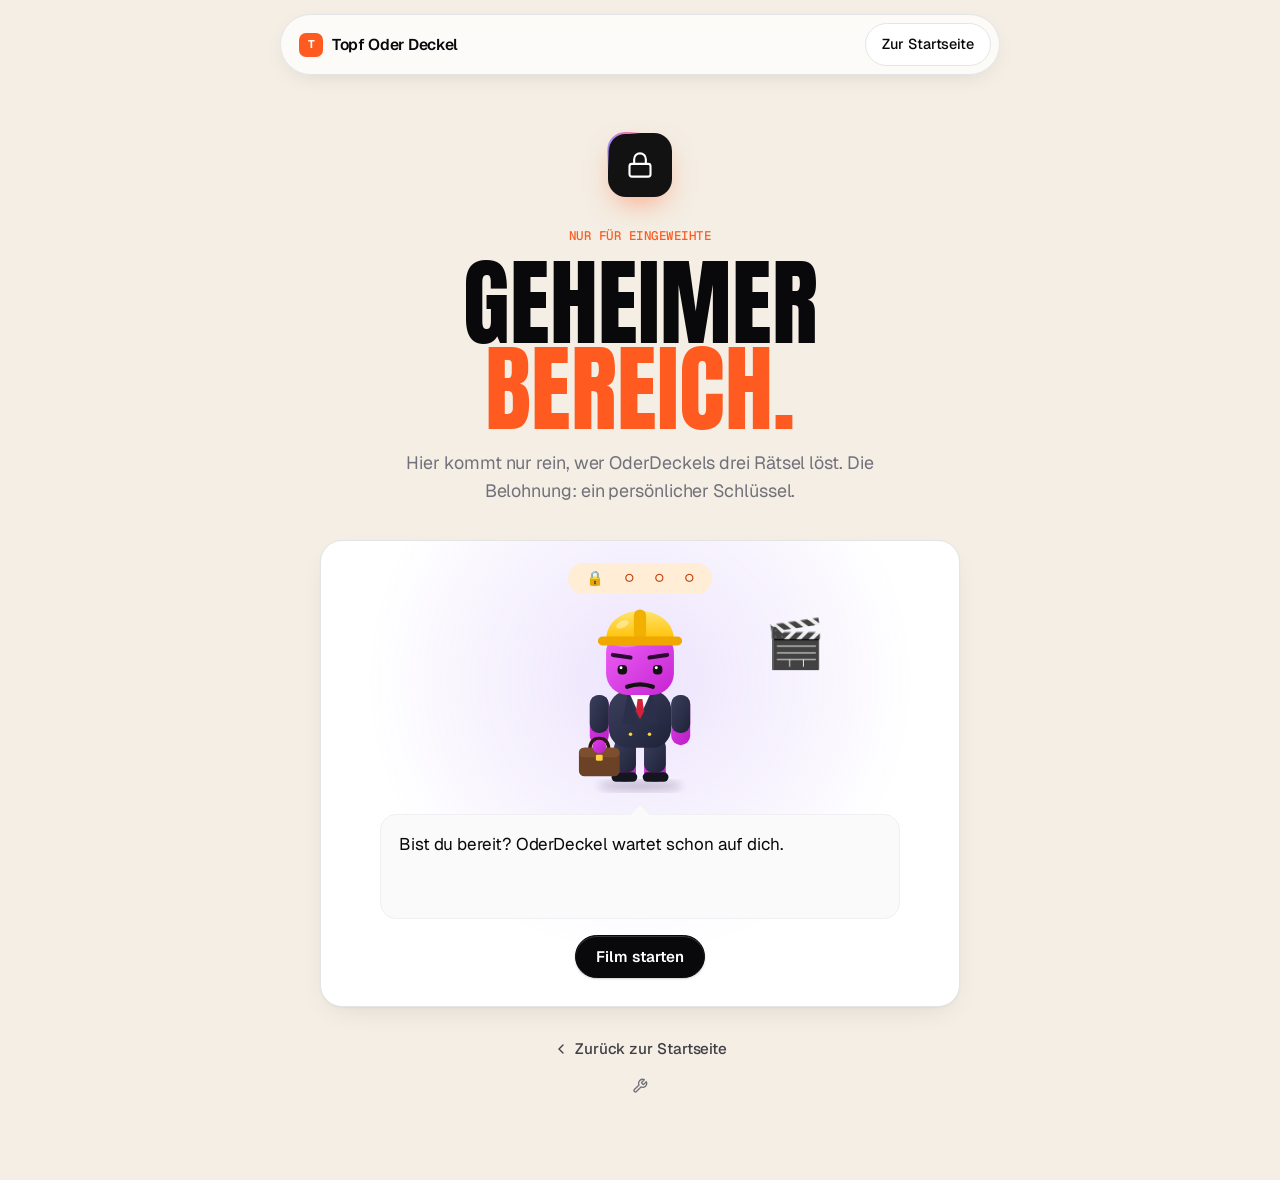
==== commit 434f8c07: "Neues Design: kräftiger Plakat-Stil mit Scroll-Animationen" ====
--- a/freikaufen.html
+++ b/freikaufen.html
@@ -4,85 +4,105 @@
   <meta charset="UTF-8">
   <meta name="viewport" content="width=device-width, initial-scale=1">
   <meta name="robots" content="noindex">
+  <meta name="theme-color" content="#fafafa">
   <title>Geheimer Bereich – Topf Oder Deckel GmbH</title>
   <link rel="preconnect" href="https://fonts.googleapis.com">
   <link rel="preconnect" href="https://fonts.gstatic.com" crossorigin>
-  <link href="https://fonts.googleapis.com/css2?family=Inter:wght@400;500;600;700&family=Caveat:wght@500;600&display=swap" rel="stylesheet">
+  <link href="https://fonts.googleapis.com/css2?family=Anton&family=Geist:wght@400;500;600;700&family=Geist+Mono:wght@500&family=Caveat:wght@500;600&display=swap" rel="stylesheet">
   <style>
-    :root { --akzent: #c01fd0; --text: #1d1d1f; --grau: #6e6e73; --gelb: #ffd23f; }
+    @property --winkel { syntax: "<angle>"; inherits: false; initial-value: 0deg; }
+    :root {
+      --bg: #fafafa; --text: #09090b; --text-2: #3f3f46; --grau: #71717a; --rand: #e4e4e7; --rand-hell: #f0f0f2;
+      --lila: #7c3aed; --pink: #db2777; --orange: #f97316; --akzent: #7c3aed; --gelb: #fde047;
+      --verlauf: linear-gradient(100deg, #7c3aed 0%, #db2777 50%, #f97316 100%);
+      --schatten: 0 1px 2px rgba(9, 9, 11, .04), 0 10px 30px -12px rgba(9, 9, 11, .12);
+      --schrift: "Geist", ui-sans-serif, system-ui, -apple-system, "Segoe UI", sans-serif;
+      --mono: "Geist Mono", ui-monospace, Menlo, Consolas, monospace;
+    }
     * { box-sizing: border-box; }
     [hidden] { display: none !important; }
-    html { background: #f5f5f7; }
-    body {
-      margin: 0; color: var(--text); min-height: 100vh;
-      font-family: -apple-system, BlinkMacSystemFont, "SF Pro Display", "Inter", "Segoe UI", "Helvetica Neue", Arial, sans-serif;
-      font-size: 1.125rem; line-height: 1.5; -webkit-font-smoothing: antialiased;
-    }
-    .hintergrund { position: fixed; inset: 0; z-index: -1; overflow: hidden; background: #f5f5f7; }
-    .blob { position: absolute; border-radius: 50%; filter: blur(90px); animation: schweben 18s ease-in-out infinite alternate; }
-    .blob.a { width: 52vw; height: 52vw; left: -14vw; top: -14vw; background: rgba(217, 48, 228, .30); }
-    .blob.b { width: 56vw; height: 56vw; right: -16vw; top: 6vh; background: rgba(255, 90, 90, .26); animation-delay: -6s; }
-    .blob.c { width: 40vw; height: 40vw; left: 28vw; bottom: -14vw; background: rgba(255, 205, 70, .28); animation-delay: -11s; }
-    @keyframes schweben { to { transform: translate(4vw, 3vw) scale(1.08); } }
-
-    nav { position: sticky; top: 0; z-index: 10; background: rgba(245, 245, 247, .72); -webkit-backdrop-filter: saturate(180%) blur(20px); backdrop-filter: saturate(180%) blur(20px); border-bottom: 1px solid rgba(0, 0, 0, .08); }
-    .nav-innen { max-width: 980px; margin: 0 auto; height: 48px; padding: 0 20px; display: flex; align-items: center; justify-content: space-between; font-size: .85rem; }
-    .marke { font-weight: 600; letter-spacing: -.01em; }
-    nav a { color: var(--text); text-decoration: none; opacity: .8; }
-    nav a:hover { opacity: 1; }
-
-    main { max-width: 680px; margin: 0 auto; padding: 56px 20px 72px; text-align: center; }
-    .emoji { font-size: 4rem; line-height: 1; margin-bottom: 8px; animation: wackeln 3s ease-in-out infinite; }
-    @keyframes wackeln { 50% { transform: rotate(8deg) scale(1.06); } }
-    h1 {
-      font-size: clamp(2.4rem, 9vw, 4.4rem); font-weight: 700; line-height: 1.05; letter-spacing: -.04em; margin: 0 0 14px;
-      background: linear-gradient(90deg, #7b2ff7, #d930e4 50%, #ff5d9e); -webkit-background-clip: text; background-clip: text; -webkit-text-fill-color: transparent; color: transparent;
-    }
-    .lead { color: var(--grau); max-width: 36ch; margin: 0 auto 32px; font-size: 1.2rem; }
-
-    .glas { background: rgba(255, 255, 255, .66); -webkit-backdrop-filter: blur(24px) saturate(160%); backdrop-filter: blur(24px) saturate(160%); border: 1px solid rgba(255, 255, 255, .8); border-radius: 32px; box-shadow: 0 10px 40px rgba(60, 30, 100, .10); }
-    .preiskarte { padding: 24px 20px; margin: 0 auto 20px; display: flex; flex-wrap: wrap; justify-content: center; align-items: center; gap: 10px 18px; }
-    .chip { background: #fff; border-radius: 999px; padding: 10px 22px; box-shadow: 0 2px 10px rgba(60, 30, 100, .10); }
-    .gross { font-size: 1.3rem; font-weight: 700; letter-spacing: -.02em; }
-    .oder { color: var(--grau); }
-    .preiskarte .hinweis { flex-basis: 100%; margin: 4px 0 0; }
-    .kartenchip { display: inline-block; background: var(--gelb); color: #4a2a00; font-weight: 600; font-size: .95rem; border-radius: 999px; padding: 6px 16px; margin: -14px 0 24px; }
-    #formular { padding: 32px 28px; text-align: left; animation: plop .5s cubic-bezier(.2, .9, .3, 1.15) both; }
-    @keyframes plop { from { opacity: 0; transform: translateY(16px) scale(.94); } to { opacity: 1; transform: none; } }
+    html { background: var(--bg); }
+    body { margin: 0; color: var(--text); min-height: 100vh; font-family: var(--schrift); font-size: 1.0625rem; line-height: 1.6; letter-spacing: -.005em; -webkit-font-smoothing: antialiased; }
+    :focus-visible { outline: 2px solid var(--lila); outline-offset: 3px; border-radius: 8px; }
+
+    .hintergrund { position: fixed; inset: 0; z-index: -1; pointer-events: none; overflow: hidden; }
+    .hintergrund::before { content: ""; position: absolute; inset: 0; background-image: radial-gradient(rgba(9, 9, 11, .12) 1px, transparent 1px); background-size: 22px 22px;
+      -webkit-mask-image: radial-gradient(ellipse 70% 55% at 50% 0%, #000 20%, transparent 70%); mask-image: radial-gradient(ellipse 70% 55% at 50% 0%, #000 20%, transparent 70%); }
+    .hintergrund::after { content: ""; position: absolute; left: 50%; top: -200px; width: 900px; height: 520px; transform: translateX(-50%); border-radius: 50%; filter: blur(90px); opacity: .45;
+      background: radial-gradient(circle at 30% 50%, #c4b5fd, transparent 60%), radial-gradient(circle at 70% 50%, #fbcfe8, transparent 60%); }
+
+    nav { position: sticky; top: 14px; z-index: 10; padding: 0 14px; }
+    .nav-innen { max-width: 720px; margin: 0 auto; display: flex; align-items: center; justify-content: space-between; gap: 12px; padding: 8px 8px 8px 18px;
+      background: rgba(255, 255, 255, .75); border: 1px solid var(--rand); border-radius: 999px; -webkit-backdrop-filter: blur(14px); backdrop-filter: blur(14px); box-shadow: 0 6px 24px -10px rgba(9, 9, 11, .15); }
+    .marke { display: flex; align-items: center; gap: 9px; font-weight: 600; font-size: .98rem; letter-spacing: -.02em; white-space: nowrap; }
+    .logo { width: 24px; height: 24px; border-radius: 7px; background: var(--verlauf); display: grid; place-items: center; color: #fff; font-size: .7rem; font-weight: 700; }
+    nav a { color: var(--text); text-decoration: none; font-size: .9rem; font-weight: 500; padding: 9px 16px; border-radius: 999px; background: #fff; border: 1px solid var(--rand); transition: border-color .2s; white-space: nowrap; }
+    nav a:hover { border-color: #d4d4d8; }
+
+    main { max-width: 680px; margin: 0 auto; padding: 72px 20px 80px; text-align: center; }
+    .siegel { position: relative; width: 64px; height: 64px; margin: 0 auto 24px; border-radius: 18px; display: grid; place-items: center; color: #fff; background: #09090b; box-shadow: 0 12px 30px -10px rgba(124, 58, 237, .6); }
+    .siegel::before { content: ""; position: absolute; inset: -1.5px; border-radius: inherit; padding: 1.5px; background: conic-gradient(from var(--winkel), transparent 0deg, transparent 260deg, #a78bfa 310deg, #f472b6 340deg, transparent 360deg);
+      -webkit-mask: linear-gradient(#000 0 0) content-box, linear-gradient(#000 0 0); -webkit-mask-composite: xor; mask-composite: exclude; animation: kreisen 3.5s linear infinite; }
+    @keyframes kreisen { to { --winkel: 360deg; } }
+    .siegel svg { width: 28px; height: 28px; fill: none; stroke: currentColor; stroke-width: 1.8; stroke-linecap: round; stroke-linejoin: round; }
+    .ueber { display: inline-flex; align-items: center; gap: 8px; font-family: var(--mono); font-size: .78rem; font-weight: 500; letter-spacing: .04em; text-transform: uppercase; color: var(--lila); margin: 0 0 14px; }
+    h1 { font-size: clamp(2.5rem, 8vw, 4.2rem); font-weight: 600; letter-spacing: -.055em; line-height: 1; margin: 0 0 16px; }
+    h1 .verlauf { background: var(--verlauf); -webkit-background-clip: text; background-clip: text; -webkit-text-fill-color: transparent; color: transparent; }
+    .lead { color: var(--grau); max-width: 44ch; margin: 0 auto 34px; font-size: 1.12rem; }
+
+    .glas { background: #fff; border: 1px solid var(--rand); border-radius: 22px; box-shadow: var(--schatten); }
+    .preiskarte { padding: 22px; margin: 0 auto 16px; display: flex; flex-wrap: wrap; justify-content: center; align-items: center; gap: 12px 16px; }
+    .chip { display: flex; align-items: center; gap: 10px; background: #fafafa; border: 1px solid var(--rand-hell); border-radius: 14px; padding: 12px 18px; }
+    .chip svg { width: 22px; height: 22px; fill: none; stroke-width: 1.8; stroke-linecap: round; stroke-linejoin: round; }
+    .gross { font-size: 1.25rem; font-weight: 600; letter-spacing: -.03em; }
+    .oder { color: var(--grau); font-size: .9rem; }
+    .preiskarte .hinweis { flex-basis: 100%; margin: 2px 0 0; }
+    .kartenchip { display: inline-flex; align-items: center; gap: 8px; font-family: var(--mono); font-size: .85rem; color: var(--lila); background: #f5f3ff; border: 1px solid #ede9fe; border-radius: 999px; padding: 6px 14px; margin: -14px 0 26px; }
+    #formular { padding: 28px; text-align: left; animation: einfahren .6s cubic-bezier(.2, .8, .2, 1) both; }
+    @keyframes einfahren { from { opacity: 0; transform: translateY(12px); filter: blur(4px); } to { opacity: 1; transform: none; filter: none; } }
     .feld { margin-bottom: 18px; }
-    .lbl { display: block; font-size: .9rem; font-weight: 600; margin: 0 0 6px; }
-    .eingabe { width: 100%; font: inherit; font-size: 1rem; color: var(--text); background: rgba(255, 255, 255, .9); border: 1px solid rgba(0, 0, 0, .14); border-radius: 14px; padding: 12px 14px; }
-    .eingabe:focus { outline: 3px solid rgba(192, 31, 208, .3); border-color: var(--akzent); }
-    .hinweis { color: var(--grau); font-size: .9rem; margin: 8px 0 0; }
-    .pille { display: inline-block; border: 0; font: inherit; font-weight: 500; font-size: 1.05rem; cursor: pointer; background: var(--akzent); color: #fff; text-decoration: none; padding: 12px 24px; border-radius: 999px; transition: transform .2s ease, background .2s ease; }
-    .pille:hover { background: #a519b3; transform: scale(1.03); }
-    .pille:disabled { background: #b8b8c0; cursor: not-allowed; transform: none; }
-    .pille:focus-visible, .eingabe:focus-visible { outline: 3px solid var(--akzent); outline-offset: 3px; }
-    .ergebnis { margin-top: 24px; padding-top: 22px; border-top: 1px solid rgba(0, 0, 0, .1); }
-    .ergebnis pre { white-space: pre-wrap; word-break: break-word; font: inherit; font-size: 1rem; background: rgba(255, 255, 255, .9); border-radius: 14px; padding: 16px; margin: 0 0 14px; }
+    .lbl { display: block; font-size: .88rem; font-weight: 500; margin: 0 0 7px; color: var(--text-2); }
+    .eingabe { width: 100%; font: inherit; font-size: .98rem; color: var(--text); background: #fff; border: 1px solid var(--rand); border-radius: 12px; padding: 12px 14px; box-shadow: 0 1px 2px rgba(9, 9, 11, .04); transition: border-color .2s, box-shadow .2s; }
+    .eingabe:hover { border-color: #d4d4d8; }
+    .eingabe:focus { outline: none; border-color: var(--lila); box-shadow: 0 0 0 4px rgba(124, 58, 237, .12); }
+    select.eingabe { appearance: none; cursor: pointer; padding-right: 40px; background-image: url("data:image/svg+xml,%3Csvg xmlns='http://www.w3.org/2000/svg' width='16' height='16' viewBox='0 0 24 24' fill='none' stroke='%2371717a' stroke-width='2' stroke-linecap='round' stroke-linejoin='round'%3E%3Cpath d='m6 9 6 6 6-6'/%3E%3C/svg%3E"); background-repeat: no-repeat; background-position: right 14px center; }
+    .hinweis { color: var(--grau); font-size: .88rem; margin: 9px 0 0; }
+    .pille {
+      position: relative; overflow: hidden; isolation: isolate; display: inline-flex; align-items: center; justify-content: center; gap: 8px; white-space: nowrap;
+      font: 600 .95rem/1 var(--schrift); color: #fff; background: #09090b; border: 1px solid #09090b; border-radius: 999px; padding: 13px 20px; cursor: pointer; text-decoration: none;
+      box-shadow: 0 1px 2px rgba(9, 9, 11, .2), inset 0 1px 0 rgba(255, 255, 255, .18); transition: transform .2s cubic-bezier(.2, .8, .2, 1), box-shadow .2s;
+    }
+    .pille::after { content: ""; position: absolute; inset: 0; z-index: -1; background: linear-gradient(110deg, transparent 30%, rgba(255, 255, 255, .28) 50%, transparent 70%); transform: translateX(-120%); transition: transform .7s ease; }
+    .pille:hover::after { transform: translateX(120%); }
+    .pille:hover { box-shadow: 0 8px 24px -8px rgba(124, 58, 237, .55), inset 0 1px 0 rgba(255, 255, 255, .18); }
+    .pille:active { transform: scale(.97); }
+    .pille:disabled { background: #e4e4e7; border-color: #e4e4e7; color: #a1a1aa; cursor: not-allowed; box-shadow: none; }
+    .ergebnis { margin-top: 22px; padding: 18px; border-radius: 16px; background: #fafafa; border: 1px solid var(--rand-hell); }
+    .ergebnis .lbl { color: var(--text); font-weight: 600; }
+    .ergebnis pre { white-space: pre-wrap; word-break: break-word; font-family: var(--mono); font-size: .84rem; line-height: 1.6; color: var(--text-2); background: #fff; border: 1px solid var(--rand-hell); border-radius: 12px; padding: 14px; margin: 10px 0 14px; }
     .aktionen { display: flex; gap: 12px; align-items: center; flex-wrap: wrap; }
-    .kopiert { color: var(--akzent); font-weight: 600; margin: 0; }
-    .zurueck { display: inline-block; margin-top: 28px; color: var(--akzent); text-decoration: none; }
-    .zurueck:hover { text-decoration: underline; }
-    .abmelden { display: block; margin-top: 10px; color: var(--grau); font-size: .85rem; }
-
-    /* ---------- Rätsel-Film ---------- */
-    .film { --ton: rgba(217, 48, 228, .22); padding: 22px 22px 28px; text-align: center; background-image: radial-gradient(circle at 50% 28%, var(--ton), transparent 62%); }
-    .punkte { display: inline-block; font-weight: 600; letter-spacing: 6px; color: var(--akzent); font-size: 1rem; }
-    .szene { position: relative; width: 100%; max-width: 420px; margin: 6px auto 0; display: flex; justify-content: center; }
-    .buehne { width: 200px; }
-    .requisit { position: absolute; top: 8%; right: 4%; font-size: 3.4rem; line-height: 1; animation: schweb 3.2s ease-in-out infinite; }
+    .kopiert { color: #16a34a; font-weight: 500; margin: 0; }
+    .zurueck { display: inline-flex; align-items: center; gap: 6px; margin-top: 30px; color: var(--text-2); text-decoration: none; font-weight: 500; font-size: .95rem; }
+    .zurueck:hover { color: var(--lila); }
+    .abmelden { display: block; width: fit-content; margin: 12px auto 0; color: var(--grau); font-size: .85rem; }
+
+    /* ---------- Rätsel-Karte ---------- */
+    .film { --ton: rgba(124, 58, 237, .14); padding: 22px 22px 28px; text-align: center; background-image: radial-gradient(circle at 50% 30%, var(--ton), transparent 60%); }
+    .punkte { display: inline-block; font-family: var(--mono); font-size: .9rem; letter-spacing: 6px; color: var(--lila); background: #f5f3ff; border-radius: 999px; padding: 4px 12px 4px 18px; }
+    .szene { position: relative; width: 100%; max-width: 420px; margin: 10px auto 0; display: flex; justify-content: center; }
+    .buehne { width: 190px; }
+    .requisit { position: absolute; top: 8%; right: 6%; font-size: 3rem; line-height: 1; animation: schweb 3.2s ease-in-out infinite; }
     .requisit.rein { animation: rein .5s cubic-bezier(.2, .9, .3, 1.3) both, schweb 3.2s ease-in-out .5s infinite; }
     @keyframes schweb { 50% { transform: translateY(-8px) rotate(6deg); } }
     @keyframes rein { from { opacity: 0; transform: scale(.3) rotate(-30deg); } to { opacity: 1; transform: none; } }
-    .sprech { position: relative; background: #fff; border-radius: 22px; padding: 16px 18px; margin: 18px auto 16px; max-width: 520px; text-align: left; min-height: 6.6rem; white-space: pre-line; box-shadow: 0 4px 18px rgba(60, 30, 100, .12); cursor: default; }
-    .sprech::before { content: ""; position: absolute; top: -9px; left: 50%; width: 18px; height: 18px; background: #fff; transform: translateX(-50%) rotate(45deg); border-radius: 3px; }
+    .sprech { position: relative; background: #fafafa; color: var(--text); border: 1px solid var(--rand-hell); border-radius: 16px; padding: 16px 18px; margin: 18px auto 16px; max-width: 520px; text-align: left; min-height: 6.6rem; white-space: pre-line; cursor: default; }
+    .sprech::before { content: ""; position: absolute; top: -8px; left: 50%; width: 14px; height: 14px; background: #fafafa; border-left: 1px solid var(--rand-hell); border-top: 1px solid var(--rand-hell); transform: translateX(-50%) rotate(45deg); }
     .rform { max-width: 520px; margin: 0 auto 16px; text-align: left; }
     .rform .zeile { display: grid; grid-template-columns: 1fr auto; gap: 8px; }
-    .rfehler { color: #c0262d; font-size: .95rem; font-weight: 500; margin: 8px 0 0; min-height: 1.4em; }
-    .tippknopf { font: inherit; font-size: .95rem; font-weight: 500; color: var(--akzent); background: none; border: 0; padding: 4px 0; cursor: pointer; }
-    .tippknopf:hover { text-decoration: underline; }
-    .tipptext { background: rgba(255, 210, 63, .35); border-radius: 14px; padding: 10px 14px; margin: 8px 0 0; font-size: .95rem; }
+    .rfehler { color: #e11d48; font-size: .92rem; font-weight: 500; margin: 8px 0 0; min-height: 1.4em; }
+    .tippknopf { font: inherit; font-size: .9rem; font-weight: 500; color: var(--lila); background: #f5f3ff; border: 0; border-radius: 999px; padding: 7px 14px; cursor: pointer; }
+    .tippknopf:hover { background: #ede9fe; }
+    .tipptext { background: #fffbeb; border: 1px solid #fde68a; color: #92400e; border-radius: 12px; padding: 10px 14px; margin: 10px 0 0; font-size: .94rem; }
     .wackel { animation: wackel .45s ease; }
     @keyframes wackel { 20% { transform: translateX(-8px); } 40% { transform: translateX(8px); } 60% { transform: translateX(-5px); } 80% { transform: translateX(5px); } }
 
@@ -97,23 +117,46 @@
     @keyframes winken { 0%, 100% { transform: rotate(-135deg); } 50% { transform: rotate(-166deg); } }
     @keyframes blinzeln { 0%, 92%, 100% { transform: scaleY(1); } 96% { transform: scaleY(.1); } }
 
-    .schluessel { display: flex; flex-wrap: wrap; justify-content: center; gap: 12px; margin: 0 auto 16px; }
-    .schluessel .pille { background: linear-gradient(180deg, #ffd23f, #f0a800); color: #4a2a00; font-weight: 600; }
-    .schluessel .pille:hover { background: linear-gradient(180deg, #ffe06b, #ffb800); }
+    .schluessel { display: flex; flex-wrap: wrap; justify-content: center; gap: 10px; margin: 0 auto 16px; }
+    .schluessel .pille { background: #fff; color: var(--text); border-color: var(--rand); box-shadow: 0 1px 2px rgba(9, 9, 11, .05); }
+    .schluessel .pille:hover { border-color: #c4b5fd; box-shadow: 0 8px 24px -10px rgba(124, 58, 237, .45); }
     .schluessel .pille:disabled { opacity: .4; }
-    .karte { display: inline-block; font-family: ui-monospace, Menlo, Consolas, monospace; font-size: 1.15rem; font-weight: 700; letter-spacing: .05em; background: #fff; border: 2px dashed #f0a800; border-radius: 14px; padding: 8px 16px; user-select: all; }
-    .adminlayer { position: fixed; inset: 0; z-index: 50; background: rgba(20, 10, 35, .55); -webkit-backdrop-filter: blur(8px); backdrop-filter: blur(8px); display: flex; align-items: center; justify-content: center; padding: 16px; }
-    .adminbox { width: 100%; max-width: 660px; max-height: 92vh; display: flex; flex-direction: column; background: #14101f; color: #e8e0ff; border-radius: 22px; padding: 18px; box-shadow: 0 20px 60px rgba(0, 0, 0, .5); font-family: ui-monospace, Menlo, Consolas, monospace; font-size: .92rem; text-align: left; }
+    .karte { display: inline-block; font-family: var(--mono); font-size: 1.05rem; font-weight: 500; letter-spacing: .05em; color: var(--lila); background: #f5f3ff; border: 1.5px dashed #c4b5fd; border-radius: 10px; padding: 8px 16px; user-select: all; }
+
+    /* ---------- Admin ---------- */
+    .adminlayer { position: fixed; inset: 0; z-index: 200; background: rgba(9, 9, 11, .45); -webkit-backdrop-filter: blur(8px); backdrop-filter: blur(8px); display: flex; align-items: center; justify-content: center; padding: 16px; }
+    .adminbox { width: 100%; max-width: 660px; max-height: 92vh; display: flex; flex-direction: column; background: #09090b; color: #e4e4e7; border: 1px solid #27272a; border-radius: 18px; padding: 18px; box-shadow: 0 30px 80px -20px rgba(0, 0, 0, .5); font-family: var(--mono); font-size: .88rem; text-align: left; }
     .adminkopf { display: flex; justify-content: space-between; align-items: center; margin-bottom: 12px; }
     .adminknoepfe { display: flex; flex-wrap: wrap; gap: 8px; margin-bottom: 12px; }
-    .adminknoepfe button { font: inherit; font-size: .85rem; color: #e8e0ff; background: #2a2145; border: 1px solid #4a3d7a; border-radius: 999px; padding: 6px 12px; cursor: pointer; }
-    .adminknoepfe button:hover { background: #3b2d66; }
-    .adminlog { flex: 1; min-height: 160px; overflow: auto; white-space: pre-wrap; word-break: break-word; background: #0b0814; border-radius: 12px; padding: 12px; margin: 0 0 12px; color: #b9f6ca; }
+    .adminknoepfe button { font: inherit; font-size: .8rem; color: #e4e4e7; background: #18181b; border: 1px solid #27272a; border-radius: 999px; padding: 6px 12px; cursor: pointer; }
+    .adminknoepfe button:hover { background: #27272a; }
+    .adminbox .tippknopf { background: #18181b; color: #e4e4e7; }
+    .adminlog { flex: 1; min-height: 160px; overflow: auto; white-space: pre-wrap; word-break: break-word; background: #000; border: 1px solid #18181b; border-radius: 12px; padding: 12px; margin: 0 0 12px; color: #86efac; }
     .adminzeile { display: flex; gap: 8px; align-items: center; }
-    .adminzeile input { flex: 1; font: inherit; color: #fff; background: #0b0814; border: 1px solid #4a3d7a; border-radius: 10px; padding: 10px 12px; }
-    .adminzeile .pille { padding: 9px 16px; font-size: .9rem; }
+    .adminzeile input { flex: 1; font: inherit; color: #fff; background: #000; border: 1px solid #27272a; border-radius: 10px; padding: 10px 12px; }
+    .adminzeile .pille { padding: 10px 16px; font-size: .85rem; background: #fff; color: #09090b; border-color: #fff; }
     .adminpw { max-width: 320px; margin: 12px auto 0; }
     .adminpw .zeile { display: grid; grid-template-columns: 1fr auto; gap: 8px; }
+    /* Im dunklen Film: helle Knöpfe, keine hellen Flächen */
+    .kinoui .punkte { background: transparent; padding: 0; }
+    .kinoui .pille { background: #fff; color: #09090b; border-color: #fff; }
+    .kinoui .pille::after { background: linear-gradient(110deg, transparent 30%, rgba(255, 90, 31, .18) 50%, transparent 70%); }
+    .kinoui .tippknopf { background: rgba(255, 255, 255, .08); }
+    .kinoui .tippknopf:hover { background: rgba(255, 255, 255, .14); }
+    .kinoui .schluessel .pille { background: #ffc83d; border-color: #ffc83d; color: #121212; }
+    .kinoui .eingabe { background: #fff; }
+    /* Passend zur Startseite: Creme, Orange, riesige schmale Schrift */
+    html, body { background: #f4eee4; }
+    h1 { font-family: "Anton", Impact, sans-serif; font-weight: 400; text-transform: uppercase; letter-spacing: 0; line-height: .9; font-size: clamp(3rem, 11vw, 6rem); }
+    h1 .verlauf { background: none; -webkit-text-fill-color: #ff5a1f; color: #ff5a1f; }
+    .ueber { color: #ff5a1f; }
+    .hintergrund::after { background: radial-gradient(circle at 30% 50%, #ffd2b8, transparent 60%), radial-gradient(circle at 70% 50%, #ffe7a3, transparent 60%); }
+    .siegel { background: #121212; box-shadow: 0 12px 30px -10px rgba(255, 90, 31, .6); }
+    .pille:hover { box-shadow: 0 8px 24px -8px rgba(255, 90, 31, .6); }
+    .eingabe:focus { border-color: #ff5a1f; box-shadow: 0 0 0 4px rgba(255, 90, 31, .14); }
+    .logo { background: #ff5a1f; }
+    .punkte, .kartenchip { color: #c2410c; background: #ffedd5; border-color: #fed7aa; }
+    .karte { color: #c2410c; background: #fff7ed; border-color: #fdba74; }
     /* ---------- Film ---------- */
     .kino { position: fixed; inset: 0; z-index: 100; background: #050308; color: #e8dcc0; opacity: 0; transition: opacity 1.6s ease; overflow-y: auto; -webkit-overflow-scrolling: touch; }
     .kino.an { opacity: 1; }
@@ -171,25 +214,27 @@
     .skip { position: fixed; top: 14px; right: 16px; z-index: 120; padding: 8px 12px; border-radius: 999px; background: rgba(255, 255, 255, .08); }
     .skip:hover, .kinozurueck:hover { color: #fff; }
     .kinozurueck { display: block; text-align: center; margin-top: 24px; }
-    .adminlayer { z-index: 200; }
     @media (prefers-reduced-motion: reduce) { * { animation: none !important; transition: none !important; } }
+    @media (prefers-reduced-motion: reduce) { *, *::before, *::after { animation: none !important; transition: none !important; } }
+    @media (prefers-reduced-motion: reduce) { *, *::before, *::after { animation: none !important; transition: none !important; } }
   </style>
 </head>
 <body>
-  <div class="hintergrund" aria-hidden="true"><div class="blob a"></div><div class="blob b"></div><div class="blob c"></div></div>
+  <div class="hintergrund" aria-hidden="true"></div>
 
   <nav>
     <div class="nav-innen">
-      <span class="marke">Topf Oder Deckel</span>
-      <a href="index.html">‹ Zurück zur Startseite</a>
+      <span class="marke"><span class="logo" aria-hidden="true">T</span>Topf Oder Deckel</span>
+      <a href="index.html">Zur Startseite</a>
     </div>
   </nav>
 
   <main>
     <!-- ================= Rätselschloss ================= -->
     <section id="schloss">
-      <div class="emoji" aria-hidden="true">🔒</div>
-      <h1>Geheimer Bereich.</h1>
+      <div class="siegel" aria-hidden="true"><svg viewBox="0 0 24 24"><rect width="18" height="11" x="3" y="11" rx="2"/><path d="M7 11V7a5 5 0 0 1 10 0v4"/></svg></div>
+      <p class="ueber">Nur für Eingeweihte</p>
+      <h1>Geheimer <span class="verlauf">Bereich.</span></h1>
       <p class="lead">Hier kommt nur rein, wer OderDeckels drei Rätsel löst. Die Belohnung: ein persönlicher Schlüssel.</p>
       <noscript><p class="lead">Für das Rätsel braucht diese Seite JavaScript.</p></noscript>
 
@@ -250,41 +295,42 @@
             <button type="submit" class="pille" id="rsenden">Antworten</button>
           </div>
           <p id="rfehler" class="rfehler" role="alert"></p>
-          <button type="button" class="tippknopf" id="tipp">💡 Tipp anzeigen</button>
+          <button type="button" class="tippknopf" id="tipp">Tipp anzeigen</button>
           <p id="tipptext" class="tipptext" hidden></p>
         </form>
 
         <div id="schluessel" class="schluessel" hidden>
-          <button type="button" class="pille" data-k="0">🔑 Schlüssel 1</button>
-          <button type="button" class="pille" data-k="1">🔑 Schlüssel 2</button>
-          <button type="button" class="pille" data-k="2">🔑 Schlüssel 3</button>
+          <button type="button" class="pille" data-k="0">Schlüssel 1</button>
+          <button type="button" class="pille" data-k="1">Schlüssel 2</button>
+          <button type="button" class="pille" data-k="2">Schlüssel 3</button>
         </div>
 
-        <button type="button" class="pille" id="start">▶ Film starten</button>
+        <button type="button" class="pille" id="start">Film starten</button>
       </div>
     </section>
 
     <!-- ================= Tresor (erst nach dem Rätsel) ================= -->
     <section id="tresor" hidden>
-      <div class="emoji" aria-hidden="true">🕵️</div>
-      <h1>Geheimer Bereich.</h1>
+      <div class="siegel" aria-hidden="true"><svg viewBox="0 0 24 24"><path d="M20 13c0 5-3.5 7.5-7.66 8.95a1 1 0 0 1-.67-.01C7.5 20.5 4 18 4 13V6a1 1 0 0 1 1-1c2 0 4.5-1.2 6.24-2.72a1.17 1.17 0 0 1 1.52 0C14.51 3.81 17 5 19 5a1 1 0 0 1 1 1z"/><path d="m9 12 2 2 4-4"/></svg></div>
+      <p class="ueber">Tresor geöffnet</p>
+      <h1>Freikaufen. <span class="verlauf">Sicher sein.</span></h1>
       <p class="lead">Kein Hitman-Auftrag nötig: Du kannst dich jederzeit freikaufen und bist danach vor Hitmans sicher.</p>
       <span id="karte-chip" class="kartenchip"></span>
 
       <div class="preiskarte glas">
-        <div class="chip"><span class="gross">💶 1 Euro</span></div>
+        <div class="chip"><svg viewBox="0 0 24 24" stroke="#7c3aed" aria-hidden="true"><circle cx="12" cy="12" r="9"/><path d="M15 9.5a3.5 3.5 0 1 0 0 5"/><path d="M8 11h5M8 13h5"/></svg><span class="gross">1 Euro</span></div>
         <span class="oder">oder</span>
-        <div class="chip"><span class="gross">💎 178 Diamantblöcke</span></div>
+        <div class="chip"><svg viewBox="0 0 24 24" stroke="#0891b2" aria-hidden="true"><path d="M6 3h12l4 6-10 13L2 9Z"/><path d="M11 3 8 9l4 13 4-13-3-6"/><path d="M2 9h20"/></svg><span class="gross">178 Diamantblöcke</span></div>
         <p class="hinweis">Der Wert in Diamantblöcken ist 1 Euro nach unserem Kurs: 16 Diamanten = 1 Cent, 1 Block = 9 Diamanten.</p>
       </div>
 
       <form id="formular" class="glas">
         <div class="feld">
-          <label class="lbl" for="mcname">Dein Minecraft-Name</label>
+          <label class="lbl" for="mcname">Minecraft-Name</label>
           <input class="eingabe" id="mcname" autocomplete="off" maxlength="32" required>
         </div>
         <div class="feld">
-          <label class="lbl" for="dcname">Dein Discord-Name (damit wir dich direkt erreichen)</label>
+          <label class="lbl" for="dcname">Discord-Name (damit wir dich direkt erreichen)</label>
           <input class="eingabe" id="dcname" autocomplete="off" maxlength="40" required>
         </div>
         <div class="feld">
@@ -312,10 +358,10 @@
       <a class="abmelden" href="#" id="abmelden">Karte auf diesem Gerät abmelden</a>
     </section>
 
-    <a class="zurueck" href="index.html">‹ Zurück zur Startseite</a>
-    <a class="abmelden" href="#" id="adminlink" aria-label="Admin">🔧</a>
+    <a class="zurueck" href="index.html"><svg viewBox="0 0 24 24" width="16" height="16" fill="none" stroke="currentColor" stroke-width="2" stroke-linecap="round" stroke-linejoin="round" aria-hidden="true"><path d="m15 18-6-6 6-6"/></svg>Zurück zur Startseite</a>
+    <a class="abmelden" href="#" id="adminlink" aria-label="Admin"><svg viewBox="0 0 24 24" width="16" height="16" fill="none" stroke="currentColor" stroke-width="2" stroke-linecap="round" stroke-linejoin="round" aria-hidden="true"><path d="M14.7 6.3a1 1 0 0 0 0 1.4l1.6 1.6a1 1 0 0 0 1.4 0l3.77-3.77a6 6 0 0 1-7.94 7.94l-6.91 6.91a2.12 2.12 0 0 1-3-3l6.91-6.91a6 6 0 0 1 7.94-7.94l-3.76 3.76z"/></svg></a>
     <form id="adminpw" class="adminpw" hidden autocomplete="off">
-      <div class="zeile"><input class="eingabe" id="adminpwfeld" type="password" placeholder="Admin-Code" autocomplete="off"><button type="submit" class="pille">OK</button></div>
+      <div class="zeile"><input class="eingabe" id="adminpwfeld" type="password" placeholder="Admin-Code" autocomplete="off" aria-label="Admin-Code"><button type="submit" class="pille">OK</button></div>
       <p id="adminpwfehler" class="rfehler" role="alert"></p>
     </form>
   </main>
@@ -385,8 +431,8 @@
         <button type="button" data-cmd="reset">Rätsel zurücksetzen</button>
         <button type="button" data-cmd="entbannen">Sperre aufheben</button>
         <button type="button" data-cmd="karten">Karten anzeigen</button>
-        <button type="button" data-cmd="hitman an">Hitman freischalten</button>
-        <button type="button" data-cmd="hitman aus">Hitman sperren</button>
+        <button type="button" data-cmd="hitman an">Hitman für alle an</button>
+        <button type="button" data-cmd="hitman aus">Hitman für alle aus</button>
         <button type="button" data-cmd="tresor 1">Tresor öffnen</button>
       </div>
       <pre id="adminlog" class="adminlog"></pre>
@@ -678,18 +724,45 @@
       if (!$('adminlog').textContent) alog('Admin angemeldet. Tippe "hilfe" für alle Befehle.');
       $('adminbefehl').focus();
     }
+    var REPO = 'TopfOderDeckelGMBH/TopfOderDeckelGMBH.github.io';
+    function ghFehler(c) {
+      if (c === '401') return 'Token ungültig oder abgelaufen.';
+      if (c === '403' || c === '404') return 'Keine Berechtigung. Hat das Token "Contents: Read and write" für genau dieses Repository?';
+      return 'GitHub-Fehler ' + c + '.';
+    }
+    function ghSetzen(wert, fertig) {
+      var tok = lies('gh_token');
+      var url = 'https://api.github.com/repos/' + REPO + '/contents/status.json';
+      var kopf = { 'Authorization': 'Bearer ' + tok, 'Accept': 'application/vnd.github+json' };
+      fetch(url, { headers: kopf }).then(function (r) {
+        if (r.status === 404) return {};
+        if (!r.ok) throw new Error(String(r.status));
+        return r.json();
+      }).then(function (alt) {
+        var body = { message: 'Hitman ' + (wert ? 'freigeschaltet' : 'gesperrt') + ' (Admin-Konsole)', content: btoa(JSON.stringify({ hitman: wert }) + '\n') };
+        if (alt && alt.sha) body.sha = alt.sha;
+        return fetch(url, { method: 'PUT', headers: { 'Authorization': kopf.Authorization, 'Accept': kopf.Accept, 'Content-Type': 'application/json' }, body: JSON.stringify(body) });
+      }).then(function (r) {
+        if (!r.ok) throw new Error(String(r.status));
+        fertig('');
+      }).catch(function (e) { fertig(ghFehler(String(e && e.message || e))); });
+    }
     function adminStatus() {
       var rest = bannRest();
       alog('Fehlversuche: ' + (lies('freikauf_fehler') || '0') + ' von 3');
       alog('Sperre: ' + (rest ? 'ja, noch ' + Math.floor(Math.ceil(rest / 60000) / 60) + ' Std. ' + (Math.ceil(rest / 60000) % 60) + ' Min.' : 'nein'));
       alog('Gespeicherte Karte: ' + (lies('freikauf_karte') ? 'ja (Nr. ' + kartenNr(lies('freikauf_karte')) + ')' : 'nein'));
-      alog('Hitman auf der Startseite: ' + (lies('hitman_frei') === '1' ? 'freigeschaltet' : 'gesperrt'));
+      alog('Hitman nur in diesem Browser: ' + (lies('hitman_frei') === '1' ? 'freigeschaltet' : 'gesperrt'));
+      alog('GitHub-Token: ' + (lies('gh_token') ? 'gespeichert' : 'fehlt (Befehl: token DEIN_TOKEN)'));
+      fetch('status.json?t=' + Date.now(), { cache: 'no-store' }).then(function (r) { return r.ok ? r.json() : null; })
+        .then(function (j) { alog('Hitman für ALLE: ' + (j ? (j.hitman ? 'freigeschaltet' : 'gesperrt') : 'unbekannt (status.json noch nicht hochgeladen?)')); })
+        .catch(function () { alog('Hitman für ALLE: unbekannt (nur auf der echten Website abrufbar)'); });
     }
     function befehl(s) {
-      var teile = s.trim().toLowerCase().split(/\s+/), c = teile[0], arg = teile[1] || '';
-      alog('> ' + s.trim());
+      var teile = s.trim().split(/\s+/), c = teile[0].toLowerCase(), arg = (teile[1] || ''), argk = arg.toLowerCase();
+      alog('> ' + (c === 'token' && arg ? 'token ••••••••' : s.trim()));
       if (c === 'hilfe' || c === 'help') {
-        alog('status         zeigt Fehlversuche, Sperre, Karte, Hitman\nreset          Rätsel, Sperre und gespeicherte Karte löschen\nentbannen      nur die Sperre aufheben\nkarten         die drei Freikauf-Karten anzeigen\nhitman an|aus  Hitman-Bestellung auf der Startseite (nur dieser Browser)\ntresor [1-3]   Geheimen Bereich direkt öffnen\nclear          Konsole leeren\nexit           Konsole schließen');
+        alog('status          zeigt Fehlversuche, Sperre, Karte und Hitman-Stand\nreset           Rätsel, Sperre und gespeicherte Karte löschen\nentbannen       nur die Sperre aufheben\nkarten          die drei Freikauf-Karten anzeigen\nhitman an|aus   Hitman für ALLE Besucher frei- oder sperren\ntoken XYZ       GitHub-Token speichern (nur in diesem Browser)\ntoken loeschen  Token wieder entfernen\ntresor [1-3]    Geheimen Bereich direkt öffnen\nclear           Konsole leeren\nexit            Konsole schließen');
       } else if (c === 'status') { adminStatus();
       } else if (c === 'reset') {
         ['freikauf_fehler', 'freikauf_bann', 'freikauf_karte'].forEach(function (k) { try { localStorage.removeItem(k); } catch (x) {} });
@@ -699,9 +772,23 @@
         adminReload = true; alog('Sperre aufgehoben.');
       } else if (c === 'karten') {
         for (var j = 0; j < 3; j++) alog('Karte ' + (j + 1) + ': ' + adminKarte(j));
+      } else if (c === 'token') {
+        if (!arg) { alog(lies('gh_token') ? 'Ein Token ist gespeichert.' : 'Kein Token. Benutzung: token DEIN_TOKEN'); }
+        else if (argk === 'loeschen') { try { localStorage.removeItem('gh_token'); } catch (x) {} alog('Token entfernt.'); }
+        else { schreib('gh_token', arg); alog('Token gespeichert. Es bleibt nur in diesem Browser. Teste mit: hitman an'); }
       } else if (c === 'hitman') {
-        if (arg === 'an' || arg === 'aus') { schreib('hitman_frei', arg === 'an' ? '1' : '0'); alog('Hitman ist jetzt ' + (arg === 'an' ? 'FREIGESCHALTET' : 'gesperrt') + ' (gilt für diesen Browser auf der Startseite).'); }
-        else alog('Benutzung: hitman an  oder  hitman aus');
+        if (argk !== 'an' && argk !== 'aus') { alog('Benutzung: hitman an  oder  hitman aus'); return; }
+        var an = argk === 'an';
+        schreib('hitman_frei', an ? '1' : '0');
+        if (!lies('gh_token')) {
+          alog('Nur für DIESEN Browser ' + (an ? 'freigeschaltet' : 'gesperrt') + '. Für alle Besucher brauche ich ein GitHub-Token: token DEIN_TOKEN');
+          return;
+        }
+        alog('Speichere bei GitHub …');
+        ghSetzen(an, function (fehler) {
+          if (fehler) alog('Fehlgeschlagen: ' + fehler);
+          else alog('Gespeichert! Nach ca. 1 Minute ist Hitman für ALLE Besucher ' + (an ? 'FREIGESCHALTET' : 'wieder gesperrt') + '.');
+        });
       } else if (c === 'tresor') {
         var n = parseInt(arg || '1', 10);
         if (!(n >= 1 && n <= 3)) { alog('Nummer 1 bis 3 angeben.'); return; }
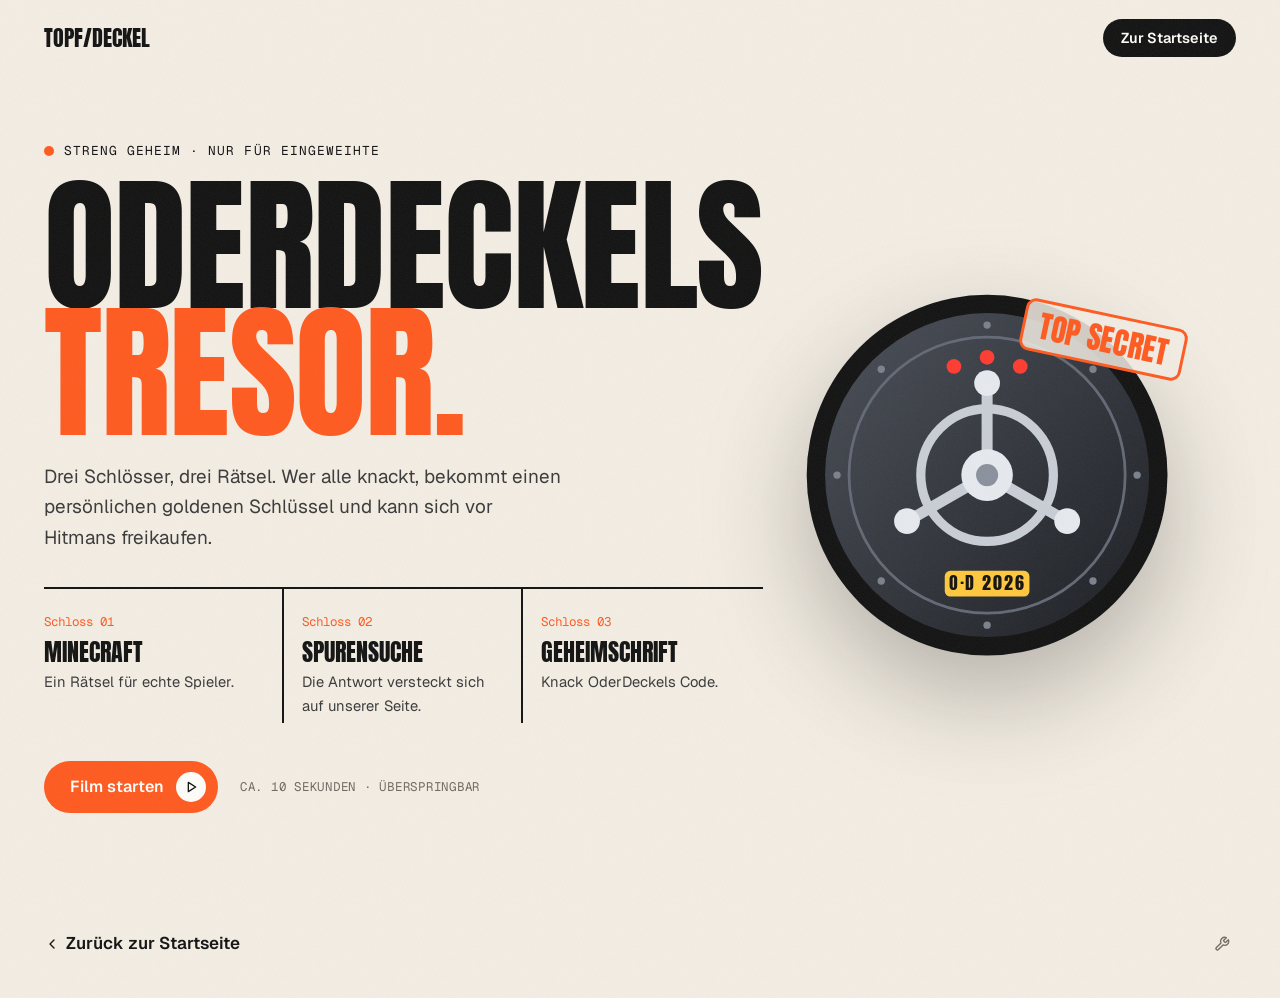
==== commit 9a53a4a3: "Geheimseite neu: Tresor-Film, neue Rätsel und neues Design" ====
--- a/freikaufen.html
+++ b/freikaufen.html
@@ -4,252 +4,488 @@
   <meta charset="UTF-8">
   <meta name="viewport" content="width=device-width, initial-scale=1">
   <meta name="robots" content="noindex">
-  <meta name="theme-color" content="#fafafa">
+  <meta name="theme-color" content="#f4eee4">
   <title>Geheimer Bereich – Topf Oder Deckel GmbH</title>
   <link rel="preconnect" href="https://fonts.googleapis.com">
   <link rel="preconnect" href="https://fonts.gstatic.com" crossorigin>
-  <link href="https://fonts.googleapis.com/css2?family=Anton&family=Geist:wght@400;500;600;700&family=Geist+Mono:wght@500&family=Caveat:wght@500;600&display=swap" rel="stylesheet">
+  <link href="https://fonts.googleapis.com/css2?family=Anton&family=Geist:wght@400;500;600;700&family=Geist+Mono:wght@500&display=swap" rel="stylesheet">
   <style>
-    @property --winkel { syntax: "<angle>"; inherits: false; initial-value: 0deg; }
     :root {
-      --bg: #fafafa; --text: #09090b; --text-2: #3f3f46; --grau: #71717a; --rand: #e4e4e7; --rand-hell: #f0f0f2;
-      --lila: #7c3aed; --pink: #db2777; --orange: #f97316; --akzent: #7c3aed; --gelb: #fde047;
-      --verlauf: linear-gradient(100deg, #7c3aed 0%, #db2777 50%, #f97316 100%);
-      --schatten: 0 1px 2px rgba(9, 9, 11, .04), 0 10px 30px -12px rgba(9, 9, 11, .12);
+      --creme: #f4eee4; --tinte: #121212; --tinte-2: #3a3a3a; --grau: #6f6a62;
+      --orange: #ff5a1f; --gelb: #ffc83d; --lila: #5b2be0; --weiss: #fffdf9;
+      --nacht: #0e0c0b; --nacht-2: #171513; --nacht-rand: #2c2825; --gruen: #3ee08f; --rot: #ff3b30;
+      --display: "Anton", "Impact", "Arial Narrow", sans-serif;
       --schrift: "Geist", ui-sans-serif, system-ui, -apple-system, "Segoe UI", sans-serif;
       --mono: "Geist Mono", ui-monospace, Menlo, Consolas, monospace;
+      --ease: cubic-bezier(.22, 1, .36, 1);
     }
     * { box-sizing: border-box; }
     [hidden] { display: none !important; }
-    html { background: var(--bg); }
-    body { margin: 0; color: var(--text); min-height: 100vh; font-family: var(--schrift); font-size: 1.0625rem; line-height: 1.6; letter-spacing: -.005em; -webkit-font-smoothing: antialiased; }
-    :focus-visible { outline: 2px solid var(--lila); outline-offset: 3px; border-radius: 8px; }
-
-    .hintergrund { position: fixed; inset: 0; z-index: -1; pointer-events: none; overflow: hidden; }
-    .hintergrund::before { content: ""; position: absolute; inset: 0; background-image: radial-gradient(rgba(9, 9, 11, .12) 1px, transparent 1px); background-size: 22px 22px;
-      -webkit-mask-image: radial-gradient(ellipse 70% 55% at 50% 0%, #000 20%, transparent 70%); mask-image: radial-gradient(ellipse 70% 55% at 50% 0%, #000 20%, transparent 70%); }
-    .hintergrund::after { content: ""; position: absolute; left: 50%; top: -200px; width: 900px; height: 520px; transform: translateX(-50%); border-radius: 50%; filter: blur(90px); opacity: .45;
-      background: radial-gradient(circle at 30% 50%, #c4b5fd, transparent 60%), radial-gradient(circle at 70% 50%, #fbcfe8, transparent 60%); }
-
-    nav { position: sticky; top: 14px; z-index: 10; padding: 0 14px; }
-    .nav-innen { max-width: 720px; margin: 0 auto; display: flex; align-items: center; justify-content: space-between; gap: 12px; padding: 8px 8px 8px 18px;
-      background: rgba(255, 255, 255, .75); border: 1px solid var(--rand); border-radius: 999px; -webkit-backdrop-filter: blur(14px); backdrop-filter: blur(14px); box-shadow: 0 6px 24px -10px rgba(9, 9, 11, .15); }
-    .marke { display: flex; align-items: center; gap: 9px; font-weight: 600; font-size: .98rem; letter-spacing: -.02em; white-space: nowrap; }
-    .logo { width: 24px; height: 24px; border-radius: 7px; background: var(--verlauf); display: grid; place-items: center; color: #fff; font-size: .7rem; font-weight: 700; }
-    nav a { color: var(--text); text-decoration: none; font-size: .9rem; font-weight: 500; padding: 9px 16px; border-radius: 999px; background: #fff; border: 1px solid var(--rand); transition: border-color .2s; white-space: nowrap; }
-    nav a:hover { border-color: #d4d4d8; }
-
-    main { max-width: 680px; margin: 0 auto; padding: 72px 20px 80px; text-align: center; }
-    .siegel { position: relative; width: 64px; height: 64px; margin: 0 auto 24px; border-radius: 18px; display: grid; place-items: center; color: #fff; background: #09090b; box-shadow: 0 12px 30px -10px rgba(124, 58, 237, .6); }
-    .siegel::before { content: ""; position: absolute; inset: -1.5px; border-radius: inherit; padding: 1.5px; background: conic-gradient(from var(--winkel), transparent 0deg, transparent 260deg, #a78bfa 310deg, #f472b6 340deg, transparent 360deg);
-      -webkit-mask: linear-gradient(#000 0 0) content-box, linear-gradient(#000 0 0); -webkit-mask-composite: xor; mask-composite: exclude; animation: kreisen 3.5s linear infinite; }
-    @keyframes kreisen { to { --winkel: 360deg; } }
-    .siegel svg { width: 28px; height: 28px; fill: none; stroke: currentColor; stroke-width: 1.8; stroke-linecap: round; stroke-linejoin: round; }
-    .ueber { display: inline-flex; align-items: center; gap: 8px; font-family: var(--mono); font-size: .78rem; font-weight: 500; letter-spacing: .04em; text-transform: uppercase; color: var(--lila); margin: 0 0 14px; }
-    h1 { font-size: clamp(2.5rem, 8vw, 4.2rem); font-weight: 600; letter-spacing: -.055em; line-height: 1; margin: 0 0 16px; }
-    h1 .verlauf { background: var(--verlauf); -webkit-background-clip: text; background-clip: text; -webkit-text-fill-color: transparent; color: transparent; }
-    .lead { color: var(--grau); max-width: 44ch; margin: 0 auto 34px; font-size: 1.12rem; }
-
-    .glas { background: #fff; border: 1px solid var(--rand); border-radius: 22px; box-shadow: var(--schatten); }
-    .preiskarte { padding: 22px; margin: 0 auto 16px; display: flex; flex-wrap: wrap; justify-content: center; align-items: center; gap: 12px 16px; }
-    .chip { display: flex; align-items: center; gap: 10px; background: #fafafa; border: 1px solid var(--rand-hell); border-radius: 14px; padding: 12px 18px; }
-    .chip svg { width: 22px; height: 22px; fill: none; stroke-width: 1.8; stroke-linecap: round; stroke-linejoin: round; }
-    .gross { font-size: 1.25rem; font-weight: 600; letter-spacing: -.03em; }
-    .oder { color: var(--grau); font-size: .9rem; }
-    .preiskarte .hinweis { flex-basis: 100%; margin: 2px 0 0; }
-    .kartenchip { display: inline-flex; align-items: center; gap: 8px; font-family: var(--mono); font-size: .85rem; color: var(--lila); background: #f5f3ff; border: 1px solid #ede9fe; border-radius: 999px; padding: 6px 14px; margin: -14px 0 26px; }
-    #formular { padding: 28px; text-align: left; animation: einfahren .6s cubic-bezier(.2, .8, .2, 1) both; }
-    @keyframes einfahren { from { opacity: 0; transform: translateY(12px); filter: blur(4px); } to { opacity: 1; transform: none; filter: none; } }
-    .feld { margin-bottom: 18px; }
-    .lbl { display: block; font-size: .88rem; font-weight: 500; margin: 0 0 7px; color: var(--text-2); }
-    .eingabe { width: 100%; font: inherit; font-size: .98rem; color: var(--text); background: #fff; border: 1px solid var(--rand); border-radius: 12px; padding: 12px 14px; box-shadow: 0 1px 2px rgba(9, 9, 11, .04); transition: border-color .2s, box-shadow .2s; }
-    .eingabe:hover { border-color: #d4d4d8; }
-    .eingabe:focus { outline: none; border-color: var(--lila); box-shadow: 0 0 0 4px rgba(124, 58, 237, .12); }
-    select.eingabe { appearance: none; cursor: pointer; padding-right: 40px; background-image: url("data:image/svg+xml,%3Csvg xmlns='http://www.w3.org/2000/svg' width='16' height='16' viewBox='0 0 24 24' fill='none' stroke='%2371717a' stroke-width='2' stroke-linecap='round' stroke-linejoin='round'%3E%3Cpath d='m6 9 6 6 6-6'/%3E%3C/svg%3E"); background-repeat: no-repeat; background-position: right 14px center; }
-    .hinweis { color: var(--grau); font-size: .88rem; margin: 9px 0 0; }
-    .pille {
-      position: relative; overflow: hidden; isolation: isolate; display: inline-flex; align-items: center; justify-content: center; gap: 8px; white-space: nowrap;
-      font: 600 .95rem/1 var(--schrift); color: #fff; background: #09090b; border: 1px solid #09090b; border-radius: 999px; padding: 13px 20px; cursor: pointer; text-decoration: none;
-      box-shadow: 0 1px 2px rgba(9, 9, 11, .2), inset 0 1px 0 rgba(255, 255, 255, .18); transition: transform .2s cubic-bezier(.2, .8, .2, 1), box-shadow .2s;
-    }
-    .pille::after { content: ""; position: absolute; inset: 0; z-index: -1; background: linear-gradient(110deg, transparent 30%, rgba(255, 255, 255, .28) 50%, transparent 70%); transform: translateX(-120%); transition: transform .7s ease; }
-    .pille:hover::after { transform: translateX(120%); }
-    .pille:hover { box-shadow: 0 8px 24px -8px rgba(124, 58, 237, .55), inset 0 1px 0 rgba(255, 255, 255, .18); }
-    .pille:active { transform: scale(.97); }
-    .pille:disabled { background: #e4e4e7; border-color: #e4e4e7; color: #a1a1aa; cursor: not-allowed; box-shadow: none; }
-    .ergebnis { margin-top: 22px; padding: 18px; border-radius: 16px; background: #fafafa; border: 1px solid var(--rand-hell); }
-    .ergebnis .lbl { color: var(--text); font-weight: 600; }
-    .ergebnis pre { white-space: pre-wrap; word-break: break-word; font-family: var(--mono); font-size: .84rem; line-height: 1.6; color: var(--text-2); background: #fff; border: 1px solid var(--rand-hell); border-radius: 12px; padding: 14px; margin: 10px 0 14px; }
-    .aktionen { display: flex; gap: 12px; align-items: center; flex-wrap: wrap; }
-    .kopiert { color: #16a34a; font-weight: 500; margin: 0; }
-    .zurueck { display: inline-flex; align-items: center; gap: 6px; margin-top: 30px; color: var(--text-2); text-decoration: none; font-weight: 500; font-size: .95rem; }
-    .zurueck:hover { color: var(--lila); }
-    .abmelden { display: block; width: fit-content; margin: 12px auto 0; color: var(--grau); font-size: .85rem; }
-
-    /* ---------- Rätsel-Karte ---------- */
-    .film { --ton: rgba(124, 58, 237, .14); padding: 22px 22px 28px; text-align: center; background-image: radial-gradient(circle at 50% 30%, var(--ton), transparent 60%); }
-    .punkte { display: inline-block; font-family: var(--mono); font-size: .9rem; letter-spacing: 6px; color: var(--lila); background: #f5f3ff; border-radius: 999px; padding: 4px 12px 4px 18px; }
-    .szene { position: relative; width: 100%; max-width: 420px; margin: 10px auto 0; display: flex; justify-content: center; }
-    .buehne { width: 190px; }
-    .requisit { position: absolute; top: 8%; right: 6%; font-size: 3rem; line-height: 1; animation: schweb 3.2s ease-in-out infinite; }
-    .requisit.rein { animation: rein .5s cubic-bezier(.2, .9, .3, 1.3) both, schweb 3.2s ease-in-out .5s infinite; }
-    @keyframes schweb { 50% { transform: translateY(-8px) rotate(6deg); } }
-    @keyframes rein { from { opacity: 0; transform: scale(.3) rotate(-30deg); } to { opacity: 1; transform: none; } }
-    .sprech { position: relative; background: #fafafa; color: var(--text); border: 1px solid var(--rand-hell); border-radius: 16px; padding: 16px 18px; margin: 18px auto 16px; max-width: 520px; text-align: left; min-height: 6.6rem; white-space: pre-line; cursor: default; }
-    .sprech::before { content: ""; position: absolute; top: -8px; left: 50%; width: 14px; height: 14px; background: #fafafa; border-left: 1px solid var(--rand-hell); border-top: 1px solid var(--rand-hell); transform: translateX(-50%) rotate(45deg); }
-    .rform { max-width: 520px; margin: 0 auto 16px; text-align: left; }
-    .rform .zeile { display: grid; grid-template-columns: 1fr auto; gap: 8px; }
-    .rfehler { color: #e11d48; font-size: .92rem; font-weight: 500; margin: 8px 0 0; min-height: 1.4em; }
-    .tippknopf { font: inherit; font-size: .9rem; font-weight: 500; color: var(--lila); background: #f5f3ff; border: 0; border-radius: 999px; padding: 7px 14px; cursor: pointer; }
-    .tippknopf:hover { background: #ede9fe; }
-    .tipptext { background: #fffbeb; border: 1px solid #fde68a; color: #92400e; border-radius: 12px; padding: 10px 14px; margin: 10px 0 0; font-size: .94rem; }
+    html, body { background: var(--creme); }
+    body { margin: 0; color: var(--tinte); font-family: var(--schrift); font-size: 1.0625rem; line-height: 1.6; -webkit-font-smoothing: antialiased; overflow-x: hidden; }
+    a { color: inherit; }
+    svg { display: block; }
+    ::selection { background: var(--orange); color: #fff; }
+    :focus-visible { outline: 3px solid var(--lila); outline-offset: 3px; }
+    .huelle { max-width: 1240px; margin: 0 auto; padding: 0 24px; }
+    .display { font-family: var(--display); font-weight: 400; text-transform: uppercase; letter-spacing: -.01em; line-height: .86; }
+    .korn { position: fixed; inset: -50%; z-index: 300; pointer-events: none; opacity: .07;
+      background-image: url("data:image/svg+xml,%3Csvg xmlns='http://www.w3.org/2000/svg' width='160' height='160'%3E%3Cfilter id='n'%3E%3CfeTurbulence type='fractalNoise' baseFrequency='.9' numOctaves='3' stitchTiles='stitch'/%3E%3C/filter%3E%3Crect width='100%25' height='100%25' filter='url(%23n)'/%3E%3C/svg%3E"); }
+
+    /* ---------- Navigation ---------- */
+    .nav { position: fixed; top: 0; left: 0; right: 0; z-index: 60; background: rgba(244, 238, 228, .82); -webkit-backdrop-filter: blur(12px); backdrop-filter: blur(12px); }
+    .nav .huelle { display: flex; align-items: center; justify-content: space-between; height: 76px; }
+    .marke { font-family: var(--display); font-size: 1.35rem; text-transform: uppercase; text-decoration: none; }
+
+    /* ---------- Knöpfe ---------- */
+    .knopf { position: relative; overflow: hidden; isolation: isolate; display: inline-flex; align-items: center; gap: 12px; white-space: nowrap; cursor: pointer; text-decoration: none;
+      font: 600 1rem/1 var(--schrift); color: var(--weiss); background: var(--tinte); border: 0; border-radius: 999px; padding: 18px 26px; transition: transform .3s var(--ease); }
+    .knopf::before { content: ""; position: absolute; inset: 0; z-index: -1; background: var(--orange); border-radius: inherit; transform: translateY(101%); transition: transform .5s var(--ease); }
+    .knopf:hover::before { transform: none; }
+    .knopf:active { transform: scale(.97); }
+    .knopf .pfeil { width: 30px; height: 30px; border-radius: 50%; background: var(--weiss); color: var(--tinte); display: grid; place-items: center; margin: -8px -14px -8px 0; transition: transform .4s var(--ease); }
+    .knopf .pfeil svg { width: 16px; height: 16px; fill: none; stroke: currentColor; stroke-width: 2; stroke-linecap: round; stroke-linejoin: round; }
+    .knopf:hover .pfeil { transform: rotate(-45deg); }
+    .knopf.klein { padding: 12px 18px; font-size: .9rem; }
+    .knopf.orange { background: var(--orange); }
+    .knopf.orange::before { background: var(--weiss); }
+    .knopf.orange:hover { color: var(--tinte); }
+    .knopf:disabled { background: #cfc8bd; color: #8a847b; cursor: not-allowed; }
+    .knopf:disabled::before { display: none; }
+    .textknopf { display: inline-flex; align-items: center; gap: 6px; font: inherit; font-weight: 600; font-size: .9rem; color: inherit; background: rgba(255, 255, 255, .08); border: 1px solid var(--nacht-rand); border-radius: 999px; padding: 9px 16px; cursor: pointer; text-decoration: none; transition: background .2s, border-color .2s; }
+    .textknopf:hover { background: rgba(255, 255, 255, .14); border-color: #4a443f; }
+
+    /* ---------- Startbereich ---------- */
+    .start { min-height: 100vh; padding: 120px 0 70px; display: grid; align-items: center; }
+    .start-raster { display: grid; grid-template-columns: 1.15fr .85fr; gap: 40px; align-items: center; }
+    .marker { display: inline-flex; align-items: center; gap: 10px; font-family: var(--mono); font-size: .8rem; text-transform: uppercase; letter-spacing: .08em; margin: 0 0 22px; }
+    .marker::before { content: ""; width: 10px; height: 10px; border-radius: 50%; background: var(--orange); }
+    .riesig { font-size: clamp(4.2rem, 11.5vw, 10.5rem); margin: 0 0 26px; }
+    .riesig span { display: block; }
+    .riesig .orange, .titel .orange { color: var(--orange); }
+    .lead { font-size: 1.18rem; max-width: 40ch; color: var(--tinte-2); margin: 0 0 34px; }
+    .regeln { display: grid; grid-template-columns: repeat(3, 1fr); border-top: 2px solid var(--tinte); margin: 0 0 38px; }
+    .regel { padding: 18px 18px 6px 0; border-right: 2px solid var(--tinte); }
+    .regel + .regel { padding-left: 18px; }
+    .regel:last-child { border-right: 0; }
+    .regel .nr { font-family: var(--mono); font-size: .78rem; color: var(--orange); }
+    .regel h3 { font-family: var(--display); font-weight: 400; text-transform: uppercase; font-size: 1.5rem; line-height: 1; margin: 6px 0 6px; }
+    .regel p { margin: 0; font-size: .92rem; color: var(--tinte-2); }
+    .start-aktion { display: flex; align-items: center; flex-wrap: wrap; gap: 14px 22px; }
+    .start-aktion small { font-family: var(--mono); font-size: .78rem; color: var(--grau); text-transform: uppercase; letter-spacing: .06em; }
+    .deko { position: relative; width: min(100%, 460px); justify-self: center; aspect-ratio: 1; }
+    .deko svg { width: 100%; height: 100%; filter: drop-shadow(0 40px 50px rgba(18, 18, 18, .28)); }
+    .deko .rad-deko { transform-box: fill-box; transform-origin: center; animation: drehen 18s linear infinite; }
+    @keyframes drehen { to { transform: rotate(360deg); } }
+    .stempel { position: absolute; right: -4%; top: 6%; font-family: var(--display); text-transform: uppercase; font-size: clamp(1.3rem, 2.4vw, 2rem); line-height: 1; color: var(--orange); border: 3px solid var(--orange); border-radius: 10px; padding: 8px 14px; transform: rotate(12deg); background: rgba(244, 238, 228, .85); }
+    .gesperrt { margin: 0 0 30px; padding: 18px 20px; border-radius: 18px; background: #ffe1dc; color: #7a1408; display: flex; gap: 14px; align-items: flex-start; max-width: 520px; }
+    .gesperrt strong { font-family: var(--display); font-weight: 400; text-transform: uppercase; font-size: 1.4rem; display: block; line-height: 1.1; }
+    @media (max-width: 900px) {
+      .start-raster { grid-template-columns: 1fr; }
+      .deko { width: min(70vw, 340px); order: -1; }
+    }
+    @media (max-width: 640px) {
+      .regeln { grid-template-columns: 1fr; }
+      .regel, .regel + .regel { padding: 14px 0; border-right: 0; border-bottom: 2px solid var(--tinte); }
+    }
+
+    /* ---------- Kino (der Film) ---------- */
+    .kino { position: fixed; inset: 0; z-index: 100; background: var(--nacht); color: var(--creme); overflow-y: auto; -webkit-overflow-scrolling: touch; }
+    .kino-innen { width: min(980px, 100%, calc((100vh - 340px) * 1.78 + 28px)); min-width: min(100%, 520px); margin: 0 auto; padding: 64px 14px 40px; }
+    .skip { position: fixed; top: 14px; right: 16px; z-index: 120; font: 500 .9rem/1 var(--schrift); color: #cfc6b8; background: rgba(255, 255, 255, .08); border: 1px solid var(--nacht-rand); border-radius: 999px; padding: 10px 14px; cursor: pointer; }
+    .skip:hover { color: #fff; background: rgba(255, 255, 255, .14); }
+    .kino-zu { position: fixed; top: 14px; left: 16px; z-index: 120; font: 500 .9rem/1 var(--schrift); color: #cfc6b8; text-decoration: none; padding: 10px 4px; }
+    .kino-zu:hover { color: #fff; }
+
+    /* Titelkarten */
+    .titel-ebene { position: fixed; inset: 0; z-index: 110; display: flex; flex-direction: column; justify-content: center; align-items: center; text-align: center; pointer-events: none; padding: 20px; }
+    .titel-ebene .zeile { display: block; overflow: hidden; padding: .1em 0 0; }
+    .titel-ebene .zeile > span { display: inline-block; font-family: var(--display); text-transform: uppercase; font-size: clamp(2.6rem, 9vw, 7.5rem); line-height: .95; color: var(--creme); }
+    .titel-ebene .zeile.orange > span { color: var(--orange); }
+    .kino.fertig .titel-ebene { display: none; }
+
+    /* Bühne */
+    .stage { position: relative; width: 100%; aspect-ratio: 16 / 9; overflow: hidden; border-radius: 22px; background: #0b0a09; box-shadow: 0 0 90px rgba(0, 0, 0, .9); opacity: 0; isolation: isolate; }
+    .kino.fertig .stage { opacity: 1; }
+    .stage > svg.raum { position: absolute; inset: 0; width: 100%; height: 100%; }
+    .spot { opacity: 0; }
+    .kino.fertig .spot { opacity: 1; }
+    .staub circle { animation: staub 9s linear infinite; }
+    .staub circle:nth-child(2n) { animation-duration: 12s; animation-delay: -4s; }
+    .staub circle:nth-child(3n) { animation-duration: 15s; animation-delay: -8s; }
+    @keyframes staub { from { transform: translateY(0); opacity: 0; } 15% { opacity: .8; } to { transform: translateY(-260px); opacity: 0; } }
+    .innen-glut, .schaetze { opacity: 0; transition: opacity 1.2s ease 1.2s; }
+    .stage.offen .innen-glut, .stage.offen .schaetze { opacity: 1; }
+    .schaetze .schl { transform-box: fill-box; transform-origin: center; animation: schweben 2.6s ease-in-out infinite; }
+    .schaetze > g:nth-child(2) .schl { animation-delay: -.9s; }
+    .schaetze > g:nth-child(3) .schl { animation-delay: -1.7s; }
+    @keyframes schweben { 50% { transform: translateY(-10px) rotate(6deg); } }
+    .stage.gewaehlt .schaetze .schl:not(.genommen) { opacity: .25; }
+    .stage .schaetze .schl.genommen { animation: genommen 1.2s var(--ease) forwards; }
+    @keyframes genommen { to { transform: translateY(-120px) scale(1.6); opacity: 0; } }
+
+    /* Tresortür (eigene Ebene, damit sie in 3D aufschwingen kann) */
+    .tuer-wrap { position: absolute; left: 21.9%; top: 14.8%; width: 39.6%; aspect-ratio: 1; transform-origin: 2% 50%; transform: perspective(1400px) rotateY(0deg); transition: transform 2.2s cubic-bezier(.6, 0, .2, 1) 1.1s; z-index: 2; }
+    .stage.offen .tuer-wrap { transform: perspective(1400px) rotateY(-80deg); }
+    .tuer { width: 100%; height: 100%; overflow: visible; }
+    .rad { transform-box: fill-box; transform-origin: center; transition: transform 1.1s cubic-bezier(.5, -0.3, .3, 1.4); }
+    .stage.offen .rad { transition-duration: 1.4s; }
+    .bolzen { transition: transform .8s var(--ease) .5s; }
+    .stage.offen .bolzen { transform: translateX(-30px); }
+    .lampe { fill: #4a100c; transition: fill .4s, filter .4s; }
+    .lampe.rot { fill: var(--rot); filter: drop-shadow(0 0 6px rgba(255, 59, 48, .9)); }
+    .lampe.gruen { fill: var(--gruen); filter: drop-shadow(0 0 8px rgba(62, 224, 143, .95)); }
+    .stage.blinkt .lampe.rot { animation: blinken .25s steps(2) 4; }
+    @keyframes blinken { 50% { fill: #4a100c; filter: none; } }
+
+    /* OderDeckel als Wächter */
+    .figplatz { position: absolute; right: 4%; bottom: 7%; width: 20%; z-index: 4; transform: translateX(170%); }
+    .kino.fertig .figplatz { transform: none; }
+    .figur { display: block; width: 100%; height: auto; overflow: visible; }
+    .huepfen { animation: atmen 3.6s ease-in-out infinite; }
+    .figplatz.geht .huepfen { animation: lauf .42s ease-in-out infinite; }
+    .auge { transform-box: fill-box; transform-origin: 50% 50%; animation: blinzeln 4.6s infinite; }
+    @keyframes atmen { 50% { transform: translateY(-4px); } }
+    @keyframes lauf { 50% { transform: translateY(-8px) rotate(1.5deg); } }
+    @keyframes blinzeln { 0%, 92%, 100% { transform: scaleY(1); } 96% { transform: scaleY(.1); } }
+    .blase { position: absolute; right: 70%; bottom: 96%; width: max-content; max-width: 22cqw; font: 600 clamp(.7rem, 1.6vw, .95rem)/1.25 var(--schrift); color: var(--tinte); background: var(--creme); border-radius: 14px 14px 4px 14px; padding: 8px 12px; opacity: 0; transform: translateY(8px) scale(.9); transform-origin: 100% 100%; transition: opacity .3s, transform .4s var(--ease); }
+    .stage { container-type: inline-size; }
+    .blase.an { opacity: 1; transform: none; }
+
+    /* Effekte */
+    .alarm { position: absolute; inset: 0; z-index: 6; pointer-events: none; background: radial-gradient(circle at 50% 40%, rgba(255, 59, 48, .0), rgba(255, 59, 48, .45)); opacity: 0; }
+    .stage.blinkt .alarm { animation: alarm .5s ease 2; }
+    .stage.gesperrt .alarm { opacity: 1; animation: alarm 1.4s ease-in-out infinite; }
+    @keyframes alarm { 50% { opacity: 1; } 0%, 100% { opacity: .15; } }
+    .stage.gesperrt .warnlicht { animation: warnen .9s linear infinite; }
+    @keyframes warnen { 50% { fill: #ff3b30; } }
+    .blitz { position: absolute; inset: 0; z-index: 7; pointer-events: none; background: #fff; opacity: 0; }
+    .stage.blitzt .blitz { animation: blitz .6s ease; }
+    @keyframes blitz { 10% { opacity: .55; } 100% { opacity: 0; } }
+    .stage.schock { animation: schock .45s ease; }
+    @keyframes schock { 20% { transform: translate(-8px, 2px); } 40% { transform: translate(8px, -2px); } 60% { transform: translate(-5px, 1px); } 80% { transform: translate(4px, 0); } }
+    .goldlicht { position: absolute; inset: 0; z-index: 3; pointer-events: none; background: radial-gradient(circle at 41.6% 50%, rgba(255, 200, 61, .55), transparent 45%); opacity: 0; transition: opacity 1.6s ease 1.6s; mix-blend-mode: screen; }
+    .stage.offen .goldlicht { opacity: 1; }
+    .stempel-kino { position: absolute; left: 50%; top: 50%; z-index: 8; font-family: var(--display); text-transform: uppercase; font-size: clamp(2rem, 8cqw, 5rem); color: var(--rot); border: .08em solid var(--rot); border-radius: .14em; padding: .05em .3em; transform: translate(-50%, -50%) rotate(-12deg) scale(3); opacity: 0; transition: transform .35s cubic-bezier(.3, 1.6, .5, 1), opacity .2s; background: rgba(14, 12, 11, .6); }
+    .stage.gesperrt .stempel-kino { opacity: 1; transform: translate(-50%, -50%) rotate(-12deg) scale(1); }
+
+    /* Dossier mit Rätseln */
+    .dossier { position: relative; margin: 18px auto 0; max-width: 820px; background: var(--nacht-2); border: 1px solid var(--nacht-rand); border-radius: 22px; padding: 22px 24px 26px; opacity: 0; transform: translateY(30px); }
+    .kino.fertig .dossier { opacity: 1; transform: none; }
+    .dossier-kopf { display: flex; justify-content: space-between; align-items: center; gap: 12px; flex-wrap: wrap; font-family: var(--mono); font-size: .78rem; text-transform: uppercase; letter-spacing: .08em; color: #a69d90; padding-bottom: 14px; margin-bottom: 16px; border-bottom: 1px solid var(--nacht-rand); }
+    .dossier-kopf .schlossnr { color: var(--orange); }
+    .lampen { display: inline-flex; gap: 8px; }
+    .lampen i { width: 12px; height: 12px; border-radius: 50%; background: var(--rot); box-shadow: 0 0 8px rgba(255, 59, 48, .7); transition: background .4s, box-shadow .4s; }
+    .lampen i.gruen { background: var(--gruen); box-shadow: 0 0 10px rgba(62, 224, 143, .8); }
+    .ptext { font-size: 1.12rem; line-height: 1.55; white-space: pre-line; min-height: 5.2em; cursor: default; }
+    .ptext b { font-family: var(--display); font-weight: 400; text-transform: uppercase; font-size: 1.7rem; letter-spacing: .01em; display: block; line-height: 1.1; color: var(--orange); margin-bottom: 6px; }
+    .ptext.tippt::after { content: "▍"; color: var(--orange); animation: cursor .7s steps(2) infinite; }
+    @keyframes cursor { 50% { opacity: 0; } }
+    .werkzeug { margin: 16px 0 0; }
+    .werkzeug:empty { display: none; }
+    .rform { margin: 18px 0 0; }
+    .rform .lbl { display: block; font-family: var(--mono); font-size: .76rem; text-transform: uppercase; letter-spacing: .06em; color: #a69d90; margin: 0 0 8px; }
+    .rform .zeile { display: grid; grid-template-columns: 1fr auto; gap: 10px; }
+    .eingabe { width: 100%; font: inherit; font-size: 1.02rem; color: var(--tinte); background: transparent; border: 0; border-bottom: 2px solid #d8d0c3; border-radius: 0; padding: 10px 2px; transition: border-color .3s; }
+    .eingabe:focus { outline: none; border-color: var(--orange); }
+    .eingabe::placeholder { color: #aaa297; }
+    .kino .eingabe { color: var(--creme); background: #0b0a09; border: 2px solid var(--nacht-rand); border-radius: 14px; padding: 13px 16px; }
+    .kino .eingabe:focus { border-color: var(--orange); }
+    .rfehler { color: #ff8a80; font-size: .95rem; font-weight: 500; margin: 10px 0 0; min-height: 1.4em; }
+    .tipptext { background: rgba(255, 200, 61, .12); border: 1px solid rgba(255, 200, 61, .3); color: #ffe3a1; border-radius: 12px; padding: 10px 14px; margin: 10px 0 0; font-size: .95rem; }
+    .rform .unten { display: flex; gap: 10px; flex-wrap: wrap; align-items: center; }
     .wackel { animation: wackel .45s ease; }
     @keyframes wackel { 20% { transform: translateX(-8px); } 40% { transform: translateX(8px); } 60% { transform: translateX(-5px); } 80% { transform: translateX(5px); } }
-
-    /* ---------- Figur ---------- */
-    .figur { display: block; width: 100%; height: auto; overflow: visible; }
-    .huepfen { animation: huepfen 2.4s ease-in-out infinite; }
-    .schatten { transform-box: fill-box; transform-origin: center; animation: schatten 2.4s ease-in-out infinite; }
-    .winken { transform-box: fill-box; transform-origin: 50% 12%; animation: winken 1.1s ease-in-out infinite; }
-    .auge { transform-box: fill-box; transform-origin: 50% 50%; animation: blinzeln 4.6s infinite; }
-    @keyframes huepfen { 50% { transform: translateY(-9px); } }
-    @keyframes schatten { 50% { transform: scale(.88); opacity: .6; } }
-    @keyframes winken { 0%, 100% { transform: rotate(-135deg); } 50% { transform: rotate(-166deg); } }
-    @keyframes blinzeln { 0%, 92%, 100% { transform: scaleY(1); } 96% { transform: scaleY(.1); } }
-
-    .schluessel { display: flex; flex-wrap: wrap; justify-content: center; gap: 10px; margin: 0 auto 16px; }
-    .schluessel .pille { background: #fff; color: var(--text); border-color: var(--rand); box-shadow: 0 1px 2px rgba(9, 9, 11, .05); }
-    .schluessel .pille:hover { border-color: #c4b5fd; box-shadow: 0 8px 24px -10px rgba(124, 58, 237, .45); }
-    .schluessel .pille:disabled { opacity: .4; }
-    .karte { display: inline-block; font-family: var(--mono); font-size: 1.05rem; font-weight: 500; letter-spacing: .05em; color: var(--lila); background: #f5f3ff; border: 1.5px dashed #c4b5fd; border-radius: 10px; padding: 8px 16px; user-select: all; }
+    .weiter { margin-top: 18px; }
+
+    /* Geheimschrift-Entschlüssler */
+    .decoder { background: #0b0a09; border: 1px dashed #4a443f; border-radius: 16px; padding: 16px; text-align: center; }
+    .kacheln { display: flex; justify-content: center; gap: 6px; flex-wrap: wrap; }
+    .kacheln span { width: 2.3em; height: 2.6em; display: grid; place-items: center; border-radius: 8px; font-family: var(--display); font-size: clamp(1.3rem, 4vw, 1.9rem); background: #1f1c19; color: #a69d90; }
+    .kacheln.klar span { background: var(--orange); color: var(--tinte); transition: transform .3s var(--ease); }
+    .kacheln.klar.neu span { animation: kippen .35s var(--ease); }
+    @keyframes kippen { from { transform: rotateX(90deg); } }
+    .dreh { display: flex; align-items: center; justify-content: center; gap: 14px; margin: 12px 0; font-family: var(--mono); font-size: .82rem; color: #a69d90; text-transform: uppercase; letter-spacing: .06em; }
+    .dreh button { width: 42px; height: 42px; border-radius: 50%; border: 1px solid var(--nacht-rand); background: #1f1c19; color: var(--creme); font-size: 1rem; cursor: pointer; transition: background .2s; }
+    .dreh button:hover { background: var(--orange); color: var(--tinte); }
+
+    /* Schlüsselwahl */
+    .schluessel { display: flex; flex-wrap: wrap; gap: 12px; margin-top: 18px; }
+    .schl-knopf { flex: 1 1 160px; display: flex; flex-direction: column; align-items: center; gap: 8px; font: inherit; color: var(--tinte); background: var(--gelb); border: 0; border-radius: 18px; padding: 18px 14px; cursor: pointer; transition: transform .3s var(--ease), box-shadow .3s; }
+    .schl-knopf:hover { transform: translateY(-4px) rotate(-1deg); box-shadow: 0 16px 30px -12px rgba(255, 200, 61, .7); }
+    .schl-knopf svg { width: 54px; height: 30px; }
+    .schl-knopf span { font-family: var(--display); text-transform: uppercase; font-size: 1.3rem; line-height: 1; }
+    .karte { display: inline-block; font-family: var(--mono); font-size: 1.1rem; letter-spacing: .06em; color: var(--tinte); background: var(--gelb); border-radius: 10px; padding: 8px 16px; margin: 8px 0; user-select: all; }
+
+    /* ---------- Tresor (Freikaufen) ---------- */
+    .tresor { padding: 130px 0 60px; }
+    .titel { font-size: clamp(3.4rem, 10vw, 9rem); margin: 0 0 22px; }
+    .titel span { display: block; }
+    .kartenchip { display: inline-flex; align-items: center; gap: 8px; font-family: var(--mono); font-size: .85rem; background: var(--gelb); border-radius: 999px; padding: 8px 16px; margin: 0 0 40px; }
+    .preise { display: grid; grid-template-columns: 1fr auto 1fr; gap: 14px; align-items: center; margin: 0 0 14px; }
+    .preis { border-radius: 28px; padding: 30px; min-height: 190px; display: flex; flex-direction: column; justify-content: space-between; }
+    .preis.euro { background: var(--orange); color: var(--tinte); }
+    .preis.dia { background: var(--tinte); color: var(--creme); }
+    .preis .lbl2 { font-family: var(--mono); font-size: .78rem; text-transform: uppercase; letter-spacing: .08em; opacity: .8; }
+    .preis .wert { font-family: var(--display); text-transform: uppercase; font-size: clamp(2.6rem, 6vw, 4.8rem); line-height: .9; }
+    .oder-kreis { width: 64px; height: 64px; border-radius: 50%; background: var(--gelb); display: grid; place-items: center; font-family: var(--display); text-transform: uppercase; font-size: 1.1rem; }
+    .kurs-hinweis { font-size: .92rem; color: var(--grau); margin: 0 0 40px; }
+    @media (max-width: 760px) { .preise { grid-template-columns: 1fr; } .oder-kreis { justify-self: center; } }
+    .formkarte { background: var(--weiss); border-radius: 28px; padding: 32px; box-shadow: 0 30px 60px -30px rgba(43, 18, 6, .35); max-width: 760px; }
+    @media (max-width: 640px) { .formkarte { padding: 22px 18px; } }
+    .feld { margin-bottom: 22px; }
+    .formkarte .lbl { display: block; font-family: var(--mono); font-size: .76rem; text-transform: uppercase; letter-spacing: .06em; margin: 0 0 8px; color: var(--tinte-2); }
+    select.eingabe { appearance: none; cursor: pointer; padding-right: 30px; background-image: url("data:image/svg+xml,%3Csvg xmlns='http://www.w3.org/2000/svg' width='16' height='16' viewBox='0 0 24 24' fill='none' stroke='%23121212' stroke-width='2' stroke-linecap='round' stroke-linejoin='round'%3E%3Cpath d='m6 9 6 6 6-6'/%3E%3C/svg%3E"); background-repeat: no-repeat; background-position: right 4px center; }
+    .hinweis { color: var(--grau); font-size: .9rem; margin: 10px 0 0; }
+    .ergebnis { margin-top: 24px; padding: 20px; border-radius: 18px; background: var(--creme); }
+    .ergebnis .lbl { color: var(--tinte); }
+    .ergebnis pre { white-space: pre-wrap; word-break: break-word; font-family: var(--mono); font-size: .84rem; line-height: 1.6; color: var(--tinte-2); background: var(--weiss); border-radius: 12px; padding: 14px; margin: 10px 0 14px; }
+    .aktionen { display: flex; gap: 12px; align-items: center; flex-wrap: wrap; }
+    .kopiert { color: #15803d; font-weight: 600; margin: 0; }
+
+    .fuss { display: flex; flex-wrap: wrap; justify-content: space-between; align-items: center; gap: 12px; padding: 30px 0 40px; }
+    .zurueck { display: inline-flex; align-items: center; gap: 6px; text-decoration: none; font-weight: 600; }
+    .zurueck:hover { color: var(--orange); }
+    .leise { color: var(--grau); font-size: .85rem; }
+    .werkzeugknopf { color: var(--grau); display: inline-flex; padding: 6px; }
+    .werkzeugknopf:hover { color: var(--tinte); }
+    .adminpw { max-width: 340px; margin: 0 0 30px; }
+    .adminpw .zeile { display: grid; grid-template-columns: 1fr auto; gap: 10px; align-items: end; }
+    .adminpw .rfehler { color: #e11d48; }
 
     /* ---------- Admin ---------- */
-    .adminlayer { position: fixed; inset: 0; z-index: 200; background: rgba(9, 9, 11, .45); -webkit-backdrop-filter: blur(8px); backdrop-filter: blur(8px); display: flex; align-items: center; justify-content: center; padding: 16px; }
+    .adminlayer { position: fixed; inset: 0; z-index: 200; background: rgba(9, 9, 11, .55); -webkit-backdrop-filter: blur(8px); backdrop-filter: blur(8px); display: flex; align-items: center; justify-content: center; padding: 16px; }
     .adminbox { width: 100%; max-width: 660px; max-height: 92vh; display: flex; flex-direction: column; background: #09090b; color: #e4e4e7; border: 1px solid #27272a; border-radius: 18px; padding: 18px; box-shadow: 0 30px 80px -20px rgba(0, 0, 0, .5); font-family: var(--mono); font-size: .88rem; text-align: left; }
     .adminkopf { display: flex; justify-content: space-between; align-items: center; margin-bottom: 12px; }
     .adminknoepfe { display: flex; flex-wrap: wrap; gap: 8px; margin-bottom: 12px; }
-    .adminknoepfe button { font: inherit; font-size: .8rem; color: #e4e4e7; background: #18181b; border: 1px solid #27272a; border-radius: 999px; padding: 6px 12px; cursor: pointer; }
-    .adminknoepfe button:hover { background: #27272a; }
-    .adminbox .tippknopf { background: #18181b; color: #e4e4e7; }
+    .adminknoepfe button, .adminkopf button { font: inherit; font-size: .8rem; color: #e4e4e7; background: #18181b; border: 1px solid #27272a; border-radius: 999px; padding: 6px 12px; cursor: pointer; }
+    .adminknoepfe button:hover, .adminkopf button:hover { background: #27272a; }
     .adminlog { flex: 1; min-height: 160px; overflow: auto; white-space: pre-wrap; word-break: break-word; background: #000; border: 1px solid #18181b; border-radius: 12px; padding: 12px; margin: 0 0 12px; color: #86efac; }
     .adminzeile { display: flex; gap: 8px; align-items: center; }
     .adminzeile input { flex: 1; font: inherit; color: #fff; background: #000; border: 1px solid #27272a; border-radius: 10px; padding: 10px 12px; }
-    .adminzeile .pille { padding: 10px 16px; font-size: .85rem; background: #fff; color: #09090b; border-color: #fff; }
-    .adminpw { max-width: 320px; margin: 12px auto 0; }
-    .adminpw .zeile { display: grid; grid-template-columns: 1fr auto; gap: 8px; }
-    /* Im dunklen Film: helle Knöpfe, keine hellen Flächen */
-    .kinoui .punkte { background: transparent; padding: 0; }
-    .kinoui .pille { background: #fff; color: #09090b; border-color: #fff; }
-    .kinoui .pille::after { background: linear-gradient(110deg, transparent 30%, rgba(255, 90, 31, .18) 50%, transparent 70%); }
-    .kinoui .tippknopf { background: rgba(255, 255, 255, .08); }
-    .kinoui .tippknopf:hover { background: rgba(255, 255, 255, .14); }
-    .kinoui .schluessel .pille { background: #ffc83d; border-color: #ffc83d; color: #121212; }
-    .kinoui .eingabe { background: #fff; }
-    /* Passend zur Startseite: Creme, Orange, riesige schmale Schrift */
-    html, body { background: #f4eee4; }
-    h1 { font-family: "Anton", Impact, sans-serif; font-weight: 400; text-transform: uppercase; letter-spacing: 0; line-height: .9; font-size: clamp(3rem, 11vw, 6rem); }
-    h1 .verlauf { background: none; -webkit-text-fill-color: #ff5a1f; color: #ff5a1f; }
-    .ueber { color: #ff5a1f; }
-    .hintergrund::after { background: radial-gradient(circle at 30% 50%, #ffd2b8, transparent 60%), radial-gradient(circle at 70% 50%, #ffe7a3, transparent 60%); }
-    .siegel { background: #121212; box-shadow: 0 12px 30px -10px rgba(255, 90, 31, .6); }
-    .pille:hover { box-shadow: 0 8px 24px -8px rgba(255, 90, 31, .6); }
-    .eingabe:focus { border-color: #ff5a1f; box-shadow: 0 0 0 4px rgba(255, 90, 31, .14); }
-    .logo { background: #ff5a1f; }
-    .punkte, .kartenchip { color: #c2410c; background: #ffedd5; border-color: #fed7aa; }
-    .karte { color: #c2410c; background: #fff7ed; border-color: #fdba74; }
-    /* ---------- Film ---------- */
-    .kino { position: fixed; inset: 0; z-index: 100; background: #050308; color: #e8dcc0; opacity: 0; transition: opacity 1.6s ease; overflow-y: auto; -webkit-overflow-scrolling: touch; }
-    .kino.an { opacity: 1; }
-    .kinoinnen { width: min(720px, 100%); margin: 0 auto; padding: 18px 12px 48px; }
-    .titelkarte { position: fixed; inset: 0; display: flex; align-items: center; justify-content: center; text-align: center; padding: 24px; font: italic 1.4rem/1.5 Georgia, "Times New Roman", serif; letter-spacing: .04em; color: #e8dcc0; pointer-events: none; transition: opacity 1.2s ease; }
-    .kino.raum .titelkarte { opacity: 0; }
-    .stage { position: relative; width: 100%; aspect-ratio: 720 / 420; container-type: inline-size; overflow: hidden; border-radius: 18px; box-shadow: 0 0 70px rgba(0, 0, 0, .9); opacity: 0; transition: opacity 1.8s ease; background: #120c08; }
-    .kino.raum .stage { opacity: 1; }
-    .stage > svg { position: absolute; inset: 0; width: 100%; height: 100%; display: block; }
-    .stage > svg.vorn { z-index: 4; }
-    .licht { position: absolute; inset: 0; z-index: 8; pointer-events: none; background: radial-gradient(circle at 92% 66%, rgba(255, 180, 80, .30), transparent 36%), radial-gradient(ellipse at 52% 58%, transparent 38%, rgba(0, 0, 0, .72) 100%); animation: flackern 3.4s ease-in-out infinite; }
-    @keyframes flackern { 0%, 100% { opacity: 1; } 18% { opacity: .86; } 22% { opacity: .98; } 55% { opacity: .9; } 70% { opacity: 1; } }
-    .flamme { transform-box: fill-box; transform-origin: 50% 100%; animation: flamme .45s ease-in-out infinite alternate; }
-    @keyframes flamme { from { transform: scale(1, 1) rotate(-3deg); } to { transform: scale(.88, 1.12) rotate(3deg); } }
-    .kielg { transition: opacity .6s; opacity: 0; }
-    .stage.schreibt .kielg, .kino.sichtbar .kielg { opacity: 1; }
-    .stage.schreibt .kielx { animation: kritzeln .5s ease-in-out infinite alternate; }
-    @keyframes kritzeln { from { transform: translate(-16px, 0) rotate(-4deg); } to { transform: translate(14px, -2px) rotate(3deg); } }
-    .kofferg { opacity: 0; transition: opacity 1s ease; }
-    .stage.koffer .kofferg { opacity: 1; }
-    .schimmer { animation: schimmer 1.6s ease-in-out infinite alternate; }
-    @keyframes schimmer { from { opacity: .6; transform: translateY(0); } to { opacity: 1; transform: translateY(-3px); } }
-    .stage.schock { animation: schock .4s ease; }
-    @keyframes schock { 20% { transform: translate(-6px, 2px); } 40% { transform: translate(6px, -2px); } 60% { transform: translate(-4px, 1px); } 80% { transform: translate(3px, 0); } }
-
-    .figplatz { position: absolute; inset: 0; pointer-events: none; }
-    .figplatz .buehne { position: absolute; width: 26.4cqw; left: -28cqw; bottom: 6.9cqw; z-index: 5; }
-    .figplatz .schatten { display: none; }
-    .figplatz.geht .buehne { left: 20.8cqw; transition: left 3.4s linear; }
-    .figplatz.geht .huepfen { animation: lauf .46s ease-in-out infinite; }
-    .figplatz.hinter .buehne { left: 55.6cqw; bottom: 12.5cqw; z-index: 2; transition: left 1.4s ease-in-out, bottom 1.4s ease-in-out; }
-    .figplatz.sitzt .buehne { left: 55.6cqw; bottom: 6.9cqw; z-index: 2; transition: bottom .9s ease; }
-    .figplatz.sitzt .huepfen { animation: atmen 3.8s ease-in-out infinite; }
-    .figplatz.direkt .buehne { transition: none !important; }
-    @keyframes lauf { 50% { transform: translateY(-7px) rotate(1.5deg); } }
-    @keyframes atmen { 50% { transform: translateY(-3px); } }
-
-    .kinoui { margin-top: 18px; opacity: 0; visibility: hidden; transform: translateY(12px); transition: opacity 1.2s ease, transform 1.2s ease; }
-    .kino.sichtbar .kinoui { opacity: 1; visibility: visible; transform: none; }
-    .kinoui .punkte { color: #ffd23f; display: block; text-align: center; margin-bottom: 10px; }
-    .brief { position: relative; max-width: 560px; margin: 0 auto 16px; padding: 26px 28px 30px; background: linear-gradient(160deg, #f4e6bd, #e5cf93); color: #2b1a0a; border-radius: 4px 10px 6px 12px; box-shadow: 0 10px 30px rgba(0, 0, 0, .7), inset 0 0 40px rgba(120, 80, 20, .25); transform: rotate(-.6deg); font-family: "Caveat", "Segoe Script", "Bradley Hand", "Brush Script MT", cursive; font-size: 1.55rem; line-height: 1.3; white-space: pre-line; min-height: 9rem; text-align: left; cursor: default; }
-    .kiel { display: none; font-size: 1.1rem; }
-    .brief.tippt .kiel { display: inline-block; animation: kritzeln .4s ease-in-out infinite alternate; }
-    .brief .karte { background: rgba(255, 255, 255, .55); border-color: #8a5a10; }
-    .kino.rot .brief { background: linear-gradient(160deg, #e9c3b8, #cf958a); }
-    .kinoui .rform { color: #e8dcc0; }
-    .kinoui .lbl { color: #e8dcc0; }
-    .kinoui .rfehler { color: #ff9a9a; }
-    .kinoui .tippknopf { color: #ffd23f; }
-    .kinoui .tipptext { background: rgba(255, 210, 63, .16); color: #ffe9a8; }
-    .kinoui .schluessel, .kinoui #start { display: flex; margin-left: auto; margin-right: auto; }
-    .kinoui #start { width: fit-content; }
-    .kinoui #start[hidden], .kinoui .schluessel[hidden] { display: none !important; }
-    .skip, .kinozurueck { font: inherit; font-size: .9rem; color: #bfb39a; background: none; border: 0; cursor: pointer; text-decoration: none; }
-    .skip { position: fixed; top: 14px; right: 16px; z-index: 120; padding: 8px 12px; border-radius: 999px; background: rgba(255, 255, 255, .08); }
-    .skip:hover, .kinozurueck:hover { color: #fff; }
-    .kinozurueck { display: block; text-align: center; margin-top: 24px; }
-    @media (prefers-reduced-motion: reduce) { * { animation: none !important; transition: none !important; } }
-    @media (prefers-reduced-motion: reduce) { *, *::before, *::after { animation: none !important; transition: none !important; } }
-    @media (prefers-reduced-motion: reduce) { *, *::before, *::after { animation: none !important; transition: none !important; } }
+    .adminzeile button { font: inherit; font-weight: 600; color: #09090b; background: #fff; border: 0; border-radius: 999px; padding: 10px 16px; cursor: pointer; }
+
+    @media (prefers-reduced-motion: reduce) {
+      *, *::before, *::after { animation: none !important; transition: none !important; }
+    }
   </style>
 </head>
 <body>
-  <div class="hintergrund" aria-hidden="true"></div>
-
-  <nav>
-    <div class="nav-innen">
-      <span class="marke"><span class="logo" aria-hidden="true">T</span>Topf Oder Deckel</span>
-      <a href="index.html">Zur Startseite</a>
+  <div class="korn" aria-hidden="true"></div>
+
+  <header class="nav">
+    <div class="huelle">
+      <a class="marke" href="index.html">Topf/Deckel</a>
+      <a class="knopf klein" href="index.html">Zur Startseite</a>
     </div>
-  </nav>
+  </header>
 
   <main>
-    <!-- ================= Rätselschloss ================= -->
-    <section id="schloss">
-      <div class="siegel" aria-hidden="true"><svg viewBox="0 0 24 24"><rect width="18" height="11" x="3" y="11" rx="2"/><path d="M7 11V7a5 5 0 0 1 10 0v4"/></svg></div>
-      <p class="ueber">Nur für Eingeweihte</p>
-      <h1>Geheimer <span class="verlauf">Bereich.</span></h1>
-      <p class="lead">Hier kommt nur rein, wer OderDeckels drei Rätsel löst. Die Belohnung: ein persönlicher Schlüssel.</p>
-      <noscript><p class="lead">Für das Rätsel braucht diese Seite JavaScript.</p></noscript>
-
-      <div id="film" class="film glas">
-        <span id="punkte" class="punkte" aria-label="Fortschritt">🔒 ○ ○ ○</span>
-        <div class="szene">
-          <div class="buehne"><svg class="figur" viewBox="-140 -262 280 282" role="img" aria-label="OderDeckel im Anzug mit Aktenkoffer und Bauarbeiterhelm">
+    <!-- ================= Start: Einladung zum Tresor ================= -->
+    <section id="schloss" class="start">
+      <div class="huelle start-raster">
+        <div>
+          <p class="marker">Streng geheim · Nur für Eingeweihte</p>
+          <h1 class="riesig display"><span>OderDeckels</span><span class="orange">Tresor.</span></h1>
+          <p class="lead">Drei Schlösser, drei Rätsel. Wer alle knackt, bekommt einen persönlichen goldenen Schlüssel und kann sich vor Hitmans freikaufen.</p>
+          <noscript><p class="lead">Für die Rätsel braucht diese Seite JavaScript.</p></noscript>
+
+          <div class="regeln">
+            <div class="regel"><span class="nr">Schloss 01</span><h3>Minecraft</h3><p>Ein Rätsel für echte Spieler.</p></div>
+            <div class="regel"><span class="nr">Schloss 02</span><h3>Spurensuche</h3><p>Die Antwort versteckt sich auf unserer Seite.</p></div>
+            <div class="regel"><span class="nr">Schloss 03</span><h3>Geheimschrift</h3><p>Knack OderDeckels Code.</p></div>
+          </div>
+
+          <div id="gesperrt" class="gesperrt" role="alert" hidden>
+            <span aria-hidden="true">🚨</span>
+            <div><strong>Alarm! Tür verriegelt.</strong><span id="sperrtext"></span></div>
+          </div>
+
+          <div class="start-aktion">
+            <button type="button" class="knopf orange" id="filmstart">Film starten <span class="pfeil"><svg viewBox="0 0 24 24" aria-hidden="true"><path d="M8 5v14l11-7z"/></svg></span></button>
+            <small>Ca. 10 Sekunden · überspringbar</small>
+          </div>
+        </div>
+
+        <div class="deko" aria-hidden="true">
+          <svg viewBox="-200 -200 400 400">
+            <defs>
+              <linearGradient id="d-stahl" x1="0" y1="0" x2="1" y2="1"><stop offset="0" stop-color="#4a4f58"/><stop offset="1" stop-color="#1b1d22"/></linearGradient>
+            </defs>
+            <circle r="196" fill="#121212"/>
+            <circle r="176" fill="url(#d-stahl)"/>
+            <circle r="150" fill="none" stroke="#636975" stroke-width="3"/>
+            <g fill="#7b818c"><circle cx="0" cy="-163" r="4"/><circle cx="0" cy="163" r="4"/><circle cx="-163" cy="0" r="4"/><circle cx="163" cy="0" r="4"/><circle cx="115" cy="-115" r="4"/><circle cx="-115" cy="115" r="4"/><circle cx="115" cy="115" r="4"/><circle cx="-115" cy="-115" r="4"/></g>
+            <g fill="#ff3b30"><circle cx="-36" cy="-118" r="8"/><circle cx="0" cy="-128" r="8"/><circle cx="36" cy="-118" r="8"/></g>
+            <g class="rad-deko">
+              <circle r="72" fill="none" stroke="#c9ced6" stroke-width="10"/>
+              <g stroke="#c9ced6" stroke-width="12" stroke-linecap="round"><path d="M0 0V-96"/><path d="M0 0L83 48"/><path d="M0 0L-83 48"/></g>
+              <g fill="#e7eaef"><circle cy="-100" r="14"/><circle cx="87" cy="50" r="14"/><circle cx="-87" cy="50" r="14"/></g>
+              <circle r="28" fill="#e7eaef"/><circle r="12" fill="#8a919c"/>
+            </g>
+            <rect x="-46" y="104" width="92" height="28" rx="6" fill="#ffc83d"/>
+            <text y="125" text-anchor="middle" font-family="Anton, Impact, sans-serif" font-size="20" fill="#121212" letter-spacing="2">O·D 2026</text>
+          </svg>
+          <span class="stempel">Top Secret</span>
+        </div>
+      </div>
+    </section>
+
+    <!-- ================= Tresor (erst nach den Rätseln) ================= -->
+    <section id="tresor" class="tresor" hidden>
+      <div class="huelle">
+        <p class="marker">Tresor geöffnet</p>
+        <h1 class="titel display"><span>Freikaufen.</span><span class="orange">Sicher sein.</span></h1>
+        <p class="lead">Kein Hitman-Auftrag nötig: Du kannst dich jederzeit freikaufen und bist danach vor Hitmans sicher.</p>
+        <span id="karte-chip" class="kartenchip"></span>
+
+        <div class="preise">
+          <div class="preis euro"><span class="lbl2">Variante A</span><span class="wert">1 Euro</span></div>
+          <span class="oder-kreis">oder</span>
+          <div class="preis dia"><span class="lbl2">Variante B</span><span class="wert">178 Diamant&shy;blöcke</span></div>
+        </div>
+        <p class="kurs-hinweis">178 Diamantblöcke sind 1 Euro nach unserem Kurs: 16 Diamanten = 1 Cent, 1 Block = 9 Diamanten.</p>
+
+        <form id="formular" class="formkarte" autocomplete="off">
+          <div class="feld">
+            <label class="lbl" for="mcname">Minecraft-Name</label>
+            <input class="eingabe" id="mcname" autocomplete="off" maxlength="32" required>
+          </div>
+          <div class="feld">
+            <label class="lbl" for="dcname">Discord-Name (damit wir dich direkt erreichen)</label>
+            <input class="eingabe" id="dcname" autocomplete="off" maxlength="40" required>
+          </div>
+          <div class="feld">
+            <label class="lbl" for="zahlung">Wie möchtest du bezahlen?</label>
+            <select class="eingabe" id="zahlung">
+              <option value="1 Euro">1 Euro</option>
+              <option value="178 Diamantblöcke">178 Diamantblöcke</option>
+            </select>
+            <p class="hinweis">Wir melden uns bei dir und sprechen die Bezahlung ab. Bezahlt wird hier auf der Seite nichts.</p>
+          </div>
+
+          <input type="text" id="website" tabindex="-1" autocomplete="off" aria-hidden="true" style="position:absolute;left:-9999px">
+          <button type="submit" class="knopf">Jetzt freikaufen <span class="pfeil"><svg viewBox="0 0 24 24" aria-hidden="true"><path d="M7 17 17 7"/><path d="M7 7h10v10"/></svg></span></button>
+
+          <div id="ergebnis" class="ergebnis" hidden>
+            <span class="lbl" id="status" aria-live="polite"></span>
+            <pre id="text"></pre>
+            <div class="aktionen">
+              <button type="button" class="knopf klein" id="kopieren">Text kopieren</button>
+              <p id="kopiert" class="kopiert" hidden>Kopiert!</p>
+            </div>
+          </div>
+        </form>
+        <p><a class="leise" href="#" id="abmelden">Karte auf diesem Gerät abmelden</a></p>
+      </div>
+    </section>
+
+    <div class="huelle">
+      <form id="adminpw" class="adminpw" hidden autocomplete="off">
+        <div class="zeile"><input class="eingabe" id="adminpwfeld" type="password" placeholder="Admin-Code" autocomplete="off" aria-label="Admin-Code"><button type="submit" class="knopf klein">OK</button></div>
+        <p id="adminpwfehler" class="rfehler" role="alert"></p>
+      </form>
+      <div class="fuss">
+        <a class="zurueck" href="index.html"><svg viewBox="0 0 24 24" width="16" height="16" fill="none" stroke="currentColor" stroke-width="2" stroke-linecap="round" stroke-linejoin="round" aria-hidden="true"><path d="m15 18-6-6 6-6"/></svg>Zurück zur Startseite</a>
+        <a class="werkzeugknopf" href="#" id="adminlink" aria-label="Admin"><svg viewBox="0 0 24 24" width="16" height="16" fill="none" stroke="currentColor" stroke-width="2" stroke-linecap="round" stroke-linejoin="round" aria-hidden="true"><path d="M14.7 6.3a1 1 0 0 0 0 1.4l1.6 1.6a1 1 0 0 0 1.4 0l3.77-3.77a6 6 0 0 1-7.94 7.94l-6.91 6.91a2.12 2.12 0 0 1-3-3l6.91-6.91a6 6 0 0 1 7.94-7.94l-3.76 3.76z"/></svg></a>
+      </div>
+    </div>
+  </main>
+
+  <!-- ================= Der Film ================= -->
+  <div id="kino" class="kino" hidden role="dialog" aria-modal="true" aria-label="OderDeckels Tresor">
+    <a class="kino-zu" href="index.html">‹ Startseite</a>
+    <button type="button" class="skip" id="kinoskip">Überspringen ›</button>
+    <div id="titel" class="titel-ebene" aria-hidden="true">
+      <span class="zeile"><span>Tief unter der Erde.</span></span>
+      <span class="zeile"><span>Mitten in der Nacht.</span></span>
+      <span class="zeile"><span>Wartet OderDeckels</span></span>
+      <span class="zeile orange"><span>Tresor.</span></span>
+    </div>
+
+    <div class="kino-innen">
+      <div id="stage" class="stage">
+        <svg class="raum" viewBox="0 0 960 540" aria-hidden="true" focusable="false">
+          <defs>
+            <linearGradient id="r-wand" x1="0" y1="0" x2="0" y2="1"><stop offset="0" stop-color="#22201e"/><stop offset="1" stop-color="#121110"/></linearGradient>
+            <linearGradient id="r-boden" x1="0" y1="0" x2="0" y2="1"><stop offset="0" stop-color="#1a1816"/><stop offset="1" stop-color="#0c0b0a"/></linearGradient>
+            <linearGradient id="r-spot" x1="0" y1="0" x2="0" y2="1"><stop offset="0" stop-color="#fff6e0" stop-opacity=".22"/><stop offset="1" stop-color="#fff6e0" stop-opacity="0"/></linearGradient>
+            <radialGradient id="r-gold"><stop offset="0" stop-color="#fff1b8"/><stop offset=".45" stop-color="#ffc83d"/><stop offset="1" stop-color="#7a4a00"/></radialGradient>
+            <linearGradient id="r-key" x1="0" y1="0" x2="1" y2="1"><stop offset="0" stop-color="#ffe58a"/><stop offset="1" stop-color="#d99a00"/></linearGradient>
+          </defs>
+          <rect width="960" height="540" fill="url(#r-wand)"/>
+          <g stroke="#2c2926" stroke-width="2"><path d="M120 0V430M240 0V430M600 0V430M720 0V430M840 0V430"/><path d="M0 140H960M0 290H960"/></g>
+          <g fill="#3a3632"><circle cx="126" cy="146" r="3"/><circle cx="234" cy="146" r="3"/><circle cx="606" cy="146" r="3"/><circle cx="714" cy="146" r="3"/><circle cx="846" cy="146" r="3"/><circle cx="126" cy="296" r="3"/><circle cx="714" cy="296" r="3"/><circle cx="846" cy="296" r="3"/></g>
+          <rect y="430" width="960" height="110" fill="url(#r-boden)"/>
+          <rect y="428" width="960" height="4" fill="#3a3632"/>
+          <g stroke="#1f1d1b" stroke-width="2"><path d="M400 432L120 540M400 432L280 540M400 432L520 540M400 432L680 540M400 432L860 540"/></g>
+          <!-- Warnschild -->
+          <g transform="translate(36 70)"><rect width="150" height="64" rx="6" fill="#ffc83d"/><rect x="6" y="6" width="138" height="52" rx="3" fill="none" stroke="#121212" stroke-width="3"/>
+            <text x="75" y="31" text-anchor="middle" font-family="Anton, Impact, sans-serif" font-size="17" fill="#121212">ZUTRITT NUR</text><text x="75" y="51" text-anchor="middle" font-family="Anton, Impact, sans-serif" font-size="17" fill="#121212">FÜR ODERDECKEL</text></g>
+          <!-- Warnleuchte -->
+          <g transform="translate(560 54)"><rect x="-16" y="10" width="32" height="10" rx="3" fill="#2c2926"/><path class="warnlicht" d="M-14 10a14 14 0 0 1 28 0z" fill="#5a1510"/></g>
+          <!-- Gelb-schwarzes Band am Boden -->
+          <g transform="translate(0 412)"><rect width="960" height="16" fill="#ffc83d"/><g fill="#121212"><path d="M0 0h16L0 16zM24 16 40 0h16L40 16zM64 16 80 0h16L80 16zM104 16 120 0h16l-16 16zM144 16 160 0h16l-16 16zM184 16 200 0h16l-16 16z"/></g></g>
+          <!-- Rahmen und Inneres des Tresors -->
+          <circle cx="400" cy="270" r="214" fill="none" stroke="#3a3632" stroke-width="8"/>
+          <circle cx="400" cy="270" r="200" fill="#070606" stroke="#2c2926" stroke-width="16"/>
+          <circle class="innen-glut" cx="400" cy="270" r="186" fill="url(#r-gold)" opacity="0"/>
+          <g class="innen-glut" stroke="#a86a00" stroke-width="5" opacity="0"><path d="M240 330H560M250 210H550"/></g>
+          <g class="schaetze">
+            <g transform="translate(320 280)"><g class="schl"><circle r="20" fill="none" stroke="url(#r-key)" stroke-width="9"/><rect x="18" y="-5" width="64" height="10" rx="4" fill="url(#r-key)"/><rect x="62" y="4" width="8" height="16" fill="url(#r-key)"/><rect x="74" y="4" width="8" height="12" fill="url(#r-key)"/></g></g>
+            <g transform="translate(370 230)"><g class="schl"><circle r="20" fill="none" stroke="url(#r-key)" stroke-width="9"/><rect x="18" y="-5" width="64" height="10" rx="4" fill="url(#r-key)"/><rect x="62" y="4" width="8" height="16" fill="url(#r-key)"/><rect x="74" y="4" width="8" height="12" fill="url(#r-key)"/></g></g>
+            <g transform="translate(420 290)"><g class="schl"><circle r="20" fill="none" stroke="url(#r-key)" stroke-width="9"/><rect x="18" y="-5" width="64" height="10" rx="4" fill="url(#r-key)"/><rect x="62" y="4" width="8" height="16" fill="url(#r-key)"/><rect x="74" y="4" width="8" height="12" fill="url(#r-key)"/></g></g>
+          </g>
+          <!-- Lichtkegel und Staub -->
+          <polygon class="spot" points="330,0 470,0 700,540 100,540" fill="url(#r-spot)"/>
+          <g class="staub" fill="#fff6e0" opacity=".6"><circle cx="320" cy="480" r="1.6"/><circle cx="380" cy="500" r="1.2"/><circle cx="430" cy="470" r="1.8"/><circle cx="470" cy="520" r="1.2"/><circle cx="290" cy="530" r="1.4"/><circle cx="520" cy="490" r="1.3"/><circle cx="360" cy="440" r="1"/></g>
+        </svg>
+
+        <div class="tuer-wrap">
+          <svg class="tuer" viewBox="-200 -200 400 400" aria-hidden="true" focusable="false">
+            <defs>
+              <linearGradient id="t-stahl" x1="0" y1="0" x2="1" y2="1"><stop offset="0" stop-color="#5a606b"/><stop offset=".5" stop-color="#363a42"/><stop offset="1" stop-color="#1b1d22"/></linearGradient>
+              <linearGradient id="t-chrom" x1="0" y1="0" x2="1" y2="1"><stop offset="0" stop-color="#f4f6f9"/><stop offset="1" stop-color="#8a919c"/></linearGradient>
+            </defs>
+            <g fill="#9aa1ac">
+              <g transform="rotate(0)"><rect class="bolzen" x="160" y="-8" width="34" height="16" rx="4"/></g>
+              <g transform="rotate(45)"><rect class="bolzen" x="160" y="-8" width="34" height="16" rx="4"/></g>
+              <g transform="rotate(90)"><rect class="bolzen" x="160" y="-8" width="34" height="16" rx="4"/></g>
+              <g transform="rotate(135)"><rect class="bolzen" x="160" y="-8" width="34" height="16" rx="4"/></g>
+              <g transform="rotate(180)"><rect class="bolzen" x="160" y="-8" width="34" height="16" rx="4"/></g>
+              <g transform="rotate(225)"><rect class="bolzen" x="160" y="-8" width="34" height="16" rx="4"/></g>
+              <g transform="rotate(270)"><rect class="bolzen" x="160" y="-8" width="34" height="16" rx="4"/></g>
+              <g transform="rotate(315)"><rect class="bolzen" x="160" y="-8" width="34" height="16" rx="4"/></g>
+            </g>
+            <circle r="176" fill="url(#t-stahl)" stroke="#15171b" stroke-width="4"/>
+            <circle r="152" fill="none" stroke="#6d7380" stroke-width="3"/>
+            <circle r="140" fill="none" stroke="#24272d" stroke-width="2"/>
+            <g fill="#848b96"><circle cx="0" cy="-164" r="4"/><circle cx="0" cy="164" r="4"/><circle cx="-164" cy="0" r="4"/><circle cx="164" cy="0" r="4"/><circle cx="116" cy="-116" r="4"/><circle cx="-116" cy="116" r="4"/><circle cx="116" cy="116" r="4"/><circle cx="-116" cy="-116" r="4"/></g>
+            <circle class="lampe rot" id="lampe1" cx="-38" cy="-118" r="9"/>
+            <circle class="lampe rot" id="lampe2" cx="0" cy="-128" r="9"/>
+            <circle class="lampe rot" id="lampe3" cx="38" cy="-118" r="9"/>
+            <g class="rad" id="rad">
+              <circle r="74" fill="none" stroke="url(#t-chrom)" stroke-width="10"/>
+              <g stroke="url(#t-chrom)" stroke-width="13" stroke-linecap="round"><path d="M0 0V-98"/><path d="M0 0L85 49"/><path d="M0 0L-85 49"/></g>
+              <g fill="#e7eaef"><circle cy="-102" r="15"/><circle cx="88" cy="51" r="15"/><circle cx="-88" cy="51" r="15"/></g>
+              <circle r="30" fill="url(#t-chrom)"/><circle r="13" fill="#5a606b"/>
+            </g>
+            <rect x="-48" y="104" width="96" height="28" rx="6" fill="#ffc83d"/>
+            <text y="125" text-anchor="middle" font-family="Anton, Impact, sans-serif" font-size="20" fill="#121212" letter-spacing="2">O·D 2026</text>
+          </svg>
+        </div>
+        <div class="goldlicht"></div>
+
+        <div id="figplatz" class="figplatz">
+          <div id="blase" class="blase" aria-hidden="true"></div>
+          <svg class="figur" viewBox="-140 -262 280 282" role="img" aria-label="OderDeckel im Anzug mit Aktenkoffer und Bauarbeiterhelm">
 <defs>
 <linearGradient id="kopf" x1="0" y1="0" x2="1" y2="1"><stop offset="0" stop-color="#ee62f7"/><stop offset="1" stop-color="#c624d2"/></linearGradient>
 <linearGradient id="koerper" x1="0" y1="0" x2="1" y2="1"><stop offset="0" stop-color="#df3cea"/><stop offset="1" stop-color="#b820c4"/></linearGradient>
 <linearGradient id="helm" x1="0" y1="0" x2="0" y2="1"><stop offset="0" stop-color="#ffe46b"/><stop offset="1" stop-color="#ffbf00"/></linearGradient>
 <linearGradient id="anzug" x1="0" y1="0" x2="1" y2="1"><stop offset="0" stop-color="#3a3f5c"/><stop offset="1" stop-color="#1f2238"/></linearGradient>
-<filter id="weich"><feGaussianBlur stdDeviation="6"/></filter>
 </defs>
-<ellipse class="schatten" cx="0" cy="6" rx="62" ry="8" fill="#2b1040" opacity=".22" filter="url(#weich)"/>
+<ellipse cx="0" cy="6" rx="62" ry="8" fill="#000" opacity=".45"/>
 <g class="huepfen">
 <rect x="-38" y="-64" width="32" height="64" rx="14" fill="url(#koerper)"/>
 <rect x="6" y="-64" width="32" height="64" rx="14" fill="url(#koerper)"/>
@@ -283,149 +519,48 @@
 <path d="M-40 -187 L-14 -183" stroke="#2a0a33" stroke-width="6" stroke-linecap="round"/><path d="M40 -187 L14 -183" stroke="#2a0a33" stroke-width="6" stroke-linecap="round"/>
 <path d="M-19 -140 Q0 -147 19 -140" fill="none" stroke="#111" stroke-width="6" stroke-linecap="round"/>
 </g>
-</svg></div>
-          <div id="requisit" class="requisit" aria-hidden="true">🎬</div>
+          </svg>
         </div>
-        <div id="sprech" class="sprech" aria-live="polite">Bist du bereit? OderDeckel wartet schon auf dich.</div>
+
+        <div class="alarm"></div>
+        <div class="blitz"></div>
+        <div class="stempel-kino" aria-hidden="true">Gesperrt</div>
+      </div>
+
+      <div id="dossier" class="dossier">
+        <div class="dossier-kopf">
+          <span id="schlossnr" class="schlossnr">Tresor · verriegelt</span>
+          <span class="lampen" aria-hidden="true"><i id="mlampe1"></i><i id="mlampe2"></i><i id="mlampe3"></i></span>
+          <span id="versuche">3 Versuche</span>
+        </div>
+        <div id="ptext" class="ptext" aria-live="polite"></div>
+        <div id="werkzeug" class="werkzeug"></div>
 
         <form id="rform" class="rform" hidden autocomplete="off">
-          <label class="lbl" id="rlabel" for="antwort">Deine Antwort</label>
+          <label class="lbl" for="antwort">Deine Antwort</label>
           <div class="zeile">
             <input class="eingabe" id="antwort" maxlength="40" autocomplete="off" autocapitalize="off" spellcheck="false" required>
-            <button type="submit" class="pille" id="rsenden">Antworten</button>
+            <button type="submit" class="knopf orange">Knacken</button>
           </div>
           <p id="rfehler" class="rfehler" role="alert"></p>
-          <button type="button" class="tippknopf" id="tipp">Tipp anzeigen</button>
+          <div class="unten"><button type="button" class="textknopf" id="tipp">💡 Tipp anzeigen</button></div>
           <p id="tipptext" class="tipptext" hidden></p>
         </form>
 
         <div id="schluessel" class="schluessel" hidden>
-          <button type="button" class="pille" data-k="0">Schlüssel 1</button>
-          <button type="button" class="pille" data-k="1">Schlüssel 2</button>
-          <button type="button" class="pille" data-k="2">Schlüssel 3</button>
+          <button type="button" class="schl-knopf" data-k="0"><svg viewBox="0 0 54 30" aria-hidden="true"><circle cx="12" cy="15" r="8.5" fill="none" stroke="#121212" stroke-width="5"/><path d="M20 15h30M42 15v8M49 15v6" stroke="#121212" stroke-width="5"/></svg><span>Schlüssel 1</span></button>
+          <button type="button" class="schl-knopf" data-k="1"><svg viewBox="0 0 54 30" aria-hidden="true"><circle cx="12" cy="15" r="8.5" fill="none" stroke="#121212" stroke-width="5"/><path d="M20 15h30M42 15v8M49 15v6" stroke="#121212" stroke-width="5"/></svg><span>Schlüssel 2</span></button>
+          <button type="button" class="schl-knopf" data-k="2"><svg viewBox="0 0 54 30" aria-hidden="true"><circle cx="12" cy="15" r="8.5" fill="none" stroke="#121212" stroke-width="5"/><path d="M20 15h30M42 15v8M49 15v6" stroke="#121212" stroke-width="5"/></svg><span>Schlüssel 3</span></button>
         </div>
 
-        <button type="button" class="pille" id="start">Film starten</button>
+        <button type="button" class="knopf orange weiter" id="weiter" hidden>Weiter</button>
       </div>
-    </section>
-
-    <!-- ================= Tresor (erst nach dem Rätsel) ================= -->
-    <section id="tresor" hidden>
-      <div class="siegel" aria-hidden="true"><svg viewBox="0 0 24 24"><path d="M20 13c0 5-3.5 7.5-7.66 8.95a1 1 0 0 1-.67-.01C7.5 20.5 4 18 4 13V6a1 1 0 0 1 1-1c2 0 4.5-1.2 6.24-2.72a1.17 1.17 0 0 1 1.52 0C14.51 3.81 17 5 19 5a1 1 0 0 1 1 1z"/><path d="m9 12 2 2 4-4"/></svg></div>
-      <p class="ueber">Tresor geöffnet</p>
-      <h1>Freikaufen. <span class="verlauf">Sicher sein.</span></h1>
-      <p class="lead">Kein Hitman-Auftrag nötig: Du kannst dich jederzeit freikaufen und bist danach vor Hitmans sicher.</p>
-      <span id="karte-chip" class="kartenchip"></span>
-
-      <div class="preiskarte glas">
-        <div class="chip"><svg viewBox="0 0 24 24" stroke="#7c3aed" aria-hidden="true"><circle cx="12" cy="12" r="9"/><path d="M15 9.5a3.5 3.5 0 1 0 0 5"/><path d="M8 11h5M8 13h5"/></svg><span class="gross">1 Euro</span></div>
-        <span class="oder">oder</span>
-        <div class="chip"><svg viewBox="0 0 24 24" stroke="#0891b2" aria-hidden="true"><path d="M6 3h12l4 6-10 13L2 9Z"/><path d="M11 3 8 9l4 13 4-13-3-6"/><path d="M2 9h20"/></svg><span class="gross">178 Diamantblöcke</span></div>
-        <p class="hinweis">Der Wert in Diamantblöcken ist 1 Euro nach unserem Kurs: 16 Diamanten = 1 Cent, 1 Block = 9 Diamanten.</p>
-      </div>
-
-      <form id="formular" class="glas">
-        <div class="feld">
-          <label class="lbl" for="mcname">Minecraft-Name</label>
-          <input class="eingabe" id="mcname" autocomplete="off" maxlength="32" required>
-        </div>
-        <div class="feld">
-          <label class="lbl" for="dcname">Discord-Name (damit wir dich direkt erreichen)</label>
-          <input class="eingabe" id="dcname" autocomplete="off" maxlength="40" required>
-        </div>
-        <div class="feld">
-          <label class="lbl" for="zahlung">Wie möchtest du bezahlen?</label>
-          <select class="eingabe" id="zahlung">
-            <option value="1 Euro">1 Euro</option>
-            <option value="178 Diamantblöcke">178 Diamantblöcke</option>
-          </select>
-          <p class="hinweis">Wir melden uns bei dir und sprechen die Bezahlung ab. Bezahlt wird hier auf der Seite nichts.</p>
-        </div>
-
-        <input type="text" id="website" tabindex="-1" autocomplete="off" aria-hidden="true" style="position:absolute;left:-9999px">
-        <button type="submit" class="pille">Jetzt freikaufen</button>
-
-        <div id="ergebnis" class="ergebnis" hidden>
-          <span class="lbl" id="status" aria-live="polite"></span>
-          <pre id="text"></pre>
-          <div class="aktionen">
-            <button type="button" class="pille" id="kopieren">Text kopieren</button>
-            <p id="kopiert" class="kopiert" hidden>Kopiert!</p>
-          </div>
-        </div>
-      </form>
-
-      <a class="abmelden" href="#" id="abmelden">Karte auf diesem Gerät abmelden</a>
-    </section>
-
-    <a class="zurueck" href="index.html"><svg viewBox="0 0 24 24" width="16" height="16" fill="none" stroke="currentColor" stroke-width="2" stroke-linecap="round" stroke-linejoin="round" aria-hidden="true"><path d="m15 18-6-6 6-6"/></svg>Zurück zur Startseite</a>
-    <a class="abmelden" href="#" id="adminlink" aria-label="Admin"><svg viewBox="0 0 24 24" width="16" height="16" fill="none" stroke="currentColor" stroke-width="2" stroke-linecap="round" stroke-linejoin="round" aria-hidden="true"><path d="M14.7 6.3a1 1 0 0 0 0 1.4l1.6 1.6a1 1 0 0 0 1.4 0l3.77-3.77a6 6 0 0 1-7.94 7.94l-6.91 6.91a2.12 2.12 0 0 1-3-3l6.91-6.91a6 6 0 0 1 7.94-7.94l-3.76 3.76z"/></svg></a>
-    <form id="adminpw" class="adminpw" hidden autocomplete="off">
-      <div class="zeile"><input class="eingabe" id="adminpwfeld" type="password" placeholder="Admin-Code" autocomplete="off" aria-label="Admin-Code"><button type="submit" class="pille">OK</button></div>
-      <p id="adminpwfehler" class="rfehler" role="alert"></p>
-    </form>
-  </main>
-
-  <div id="kino" class="kino" hidden role="dialog" aria-label="Film">
-    <button type="button" class="skip" id="kinoskip">Überspringen ›</button>
-    <div id="titelkarte" class="titelkarte" aria-live="polite"></div>
-    <div class="kinoinnen">
-      <div id="stage" class="stage">
-        <svg viewBox="0 0 720 420" aria-hidden="true" focusable="false">
-<defs>
-<linearGradient id="wand" x1="0" y1="0" x2="0" y2="1"><stop offset="0" stop-color="#2d2019"/><stop offset="1" stop-color="#1b120d"/></linearGradient>
-<linearGradient id="boden" x1="0" y1="0" x2="0" y2="1"><stop offset="0" stop-color="#2e1f15"/><stop offset="1" stop-color="#1a110b"/></linearGradient>
-<linearGradient id="nacht" x1="0" y1="0" x2="0" y2="1"><stop offset="0" stop-color="#1e2e52"/><stop offset="1" stop-color="#0c1426"/></linearGradient>
-<radialGradient id="glut"><stop offset="0" stop-color="#ffd27a" stop-opacity=".9"/><stop offset="1" stop-color="#ff9a30" stop-opacity="0"/></radialGradient>
-</defs>
-<rect width="720" height="420" fill="url(#wand)"/>
-<rect y="236" width="720" height="100" fill="#21150e"/><rect y="234" width="720" height="4" fill="#3d2a1b"/>
-<rect y="330" width="720" height="90" fill="url(#boden)"/>
-<g stroke="#120a06" stroke-width="2" opacity=".7"><path d="M0 352H720M0 376H720M0 402H720"/><path d="M120 330V420M260 330V420M400 330V420M540 330V420M680 330V420"/></g>
-<rect x="0" y="96" width="76" height="238" fill="#0b0705"/><rect x="0" y="96" width="76" height="238" fill="none" stroke="#3d2a1b" stroke-width="5"/>
-<rect x="150" y="68" width="124" height="156" rx="4" fill="#3b2a1c"/>
-<rect x="158" y="76" width="108" height="140" fill="url(#nacht)"/>
-<circle cx="226" cy="116" r="15" fill="#eef2ff" opacity=".92"/><circle cx="232" cy="112" r="13" fill="#1e2e52" opacity=".55"/>
-<g fill="#fff" opacity=".7"><circle cx="180" cy="100" r="1.3"/><circle cx="196" cy="150" r="1"/><circle cx="250" cy="170" r="1.2"/><circle cx="174" cy="184" r="1"/></g>
-<path d="M212 76V216M158 146H266" stroke="#3b2a1c" stroke-width="6"/>
-<polygon points="158,216 266,216 340,330 120,330" fill="#a8c0ff" opacity=".06"/>
-<rect x="556" y="112" width="150" height="8" fill="#4a3120"/><rect x="556" y="178" width="150" height="8" fill="#4a3120"/>
-<g opacity=".85"><rect x="562" y="84" width="14" height="28" fill="#6a2430"/><rect x="578" y="90" width="12" height="22" fill="#24425f"/><rect x="592" y="82" width="16" height="30" fill="#3a5a30"/><rect x="610" y="88" width="12" height="24" fill="#7a5a20"/><rect x="624" y="84" width="14" height="28" fill="#4a2a55"/>
-<rect x="566" y="150" width="16" height="28" fill="#5a3a20"/><rect x="584" y="146" width="12" height="32" fill="#2c4a4a"/><rect x="598" y="152" width="18" height="26" fill="#6a2430"/><rect x="640" y="148" width="14" height="30" fill="#24425f"/></g>
-<rect x="440" y="238" width="96" height="102" rx="14" fill="#3a1f14"/><rect x="450" y="248" width="76" height="80" rx="10" fill="#4a2a1c"/>
-<ellipse cx="470" cy="384" rx="230" ry="26" fill="#4a1a1f" opacity=".45"/>
-</svg>
-        <div id="figplatz" class="figplatz"></div>
-        <svg class="vorn" viewBox="0 0 720 420" aria-hidden="true" focusable="false">
-<rect x="338" y="312" width="378" height="108" fill="#432915"/>
-<rect x="350" y="326" width="170" height="40" rx="3" fill="#53331c" stroke="#2c1a0d" stroke-width="2"/><circle cx="435" cy="346" r="4.5" fill="#d4a53a"/>
-<rect x="540" y="326" width="164" height="40" rx="3" fill="#53331c" stroke="#2c1a0d" stroke-width="2"/><circle cx="622" cy="346" r="4.5" fill="#d4a53a"/>
-<rect x="350" y="376" width="354" height="38" rx="3" fill="#4a2d18" stroke="#2c1a0d" stroke-width="2"/>
-<rect x="320" y="294" width="404" height="20" rx="3" fill="#80512d"/><rect x="320" y="294" width="404" height="4" rx="2" fill="#9a6a3e"/>
-<polygon points="440,292 558,292 568,281 452,281" fill="#efe0b8"/>
-<g transform="translate(606 280)"><rect x="0" y="-4" width="18" height="18" rx="5" fill="#0e0a12"/><rect x="5" y="-10" width="8" height="8" rx="2" fill="#0e0a12"/></g>
-<g class="kofferg"><g transform="translate(340 252)">
-<path d="M22 6 Q22 -8 36 -8 Q50 -8 50 6" fill="none" stroke="#2b1a0e" stroke-width="5" stroke-linecap="round"/>
-<rect x="0" y="4" width="72" height="38" rx="6" fill="#6b4226"/><rect x="0" y="4" width="72" height="13" rx="6" fill="#7d4f2e"/><rect x="30" y="12" width="12" height="9" rx="2" fill="#ffd23f"/>
-<g class="schimmer" fill="#ffd23f" stroke="#a87800" stroke-width="1"><g transform="translate(6 -14)"><circle cx="5" cy="5" r="5"/><rect x="9" y="3.5" width="14" height="3"/></g><g transform="translate(26 -22)"><circle cx="5" cy="5" r="5"/><rect x="9" y="3.5" width="14" height="3"/></g><g transform="translate(44 -14)"><circle cx="5" cy="5" r="5"/><rect x="9" y="3.5" width="14" height="3"/></g></g>
-</g></g>
-<g transform="translate(667 296)"><ellipse cx="0" cy="0" rx="16" ry="4.5" fill="#b08a3a"/><rect x="-7" y="-48" width="14" height="48" fill="#ece0c4"/><ellipse cx="0" cy="-48" rx="7" ry="2.4" fill="#fff6dc"/>
-<circle cx="0" cy="-62" r="30" fill="url(#glut)"/><path class="flamme" d="M0 -78 Q-7 -62 0 -52 Q7 -62 0 -78Z" fill="#ffb347"/><path class="flamme" d="M0 -68 Q-3 -60 0 -55 Q3 -60 0 -68Z" fill="#fff3c0"/></g>
-<g transform="translate(508 288)"><g class="kielx kielg"><path d="M0 0 L-22 -40" stroke="#3a2a1a" stroke-width="2.4" stroke-linecap="round"/><path d="M-22 -40 Q-44 -72 -26 -80 Q-16 -62 -8 -34Z" fill="#f2efe6" stroke="#b8b2a0" stroke-width="1"/></g></g>
-</svg>
-        <div class="licht"></div>
-      </div>
-      <div id="kinoui" class="kinoui">
-        <div id="kpunkte"></div>
-        <div id="brief" class="brief" aria-live="polite"><span id="ptext"></span><span id="kiel" class="kiel" aria-hidden="true">🪶</span></div>
-      </div>
-      <a class="kinozurueck" href="index.html">‹ Zurück zur Startseite</a>
     </div>
   </div>
 
   <div id="admin" class="adminlayer" hidden role="dialog" aria-label="Admin-Konsole">
     <div class="adminbox">
-      <div class="adminkopf"><strong>🛠️ Admin-Konsole</strong><button type="button" id="adminzu" class="tippknopf">Schließen ✕</button></div>
+      <div class="adminkopf"><strong>🛠️ Admin-Konsole</strong><button type="button" id="adminzu">Schließen ✕</button></div>
       <div class="adminknoepfe">
         <button type="button" data-cmd="status">Status</button>
         <button type="button" data-cmd="reset">Rätsel zurücksetzen</button>
@@ -436,12 +571,13 @@
         <button type="button" data-cmd="tresor 1">Tresor öffnen</button>
       </div>
       <pre id="adminlog" class="adminlog"></pre>
-      <form id="adminform" class="adminzeile" autocomplete="off"><span>&gt;</span><input id="adminbefehl" aria-label="Befehl" placeholder="hilfe" autocapitalize="off" spellcheck="false"><button type="submit" class="pille">Los</button></form>
+      <form id="adminform" class="adminzeile" autocomplete="off"><span>&gt;</span><input id="adminbefehl" aria-label="Befehl" placeholder="hilfe" autocapitalize="off" spellcheck="false"><button type="submit">Los</button></form>
     </div>
   </div>
 
+  <script src="https://cdnjs.cloudflare.com/ajax/libs/gsap/3.12.5/gsap.min.js"></script>
   <script>
-    // Discord: Webhook-URL des Kanals für Freikäufe. Solange hier nichts steht, wird der Standardkanal genommen.
+    // Discord: Webhook-URL des Kanals für Freikäufe.
     var DISCORD_WEBHOOK = 'https://discord.com/api/webhooks/1569811241965199473/_4hz0kd13CgZ-1lFc9RZ8xSB91BmSDIsVur6w8UVNg1HnlGDnBlmScHGoHH8v4mwN0Da';
     var DISCORD_STANDARD = '';
     // Deine Discord-ID, damit dich der Bot mit @ markiert (Anleitung siehe index.html).
@@ -453,13 +589,13 @@
     // =====================================================================
     //  Rätselschloss
     //  Die Antworten und Karten stehen nur als SHA-256-Prüfsummen in dieser Datei.
-    //  Das hält neugierige Besucher fern, ist aber KEIN echter Schutz (siehe Hinweis im Chat).
+    //  Das hält neugierige Besucher fern, ist aber KEIN echter Schutz.
     // =====================================================================
     var SALT = 'tod-freikauf-2026:';
-    var RAETSEL_HASHES = [["cd8faa4c3e3e17b8278465bea852974114113fefb027799891662e7a25c9ec6a", "8f2c8744ca4a2d8df81943a6b6a37ed7f00ec3319eae611b270911d3b4826477", "2cec9bb2147d5731c5c7b24c25c3a4fc39b771013745d94c48bbca551b7877bb", "24fda9bbc58a6359ad13ecc6a13d0acd77ab684c4265bcd71b9c2820e9dcc600", "4c043f9f11f655c13b22abf723177d68873d827df8472e356b46ea9a82920f3f", "1022ed7ab7323268f41e0a6b6ee04a3fddc3cb7f25a5a9dea3dc5af4a0deec21", "19d87b6819f2c9b54ae10542532f26bca0e2bf9d46716cd69b870a1a80b493cb"], ["a621df9e93d096f88a7371996d30ca771292167978d0426816d25872a9bd710e", "58161d0fcede180f3706d1b571fef82040cfc6fc89cecb7498c7d6b6ef607cac", "fb6580320cd4583530b32383bc5eccc8756ce9653d7b286248110fefe3ca5dec", "594e3dc09b5b7f5991eeab45fdbdab7650b928feee3e38d919bfe985c98aef42", "b3fd4ee99d7553807e44063e11b7d236a9ea79459418688126766b4f92d31d33", "3c02d76de156e63e3d904b282fca1b7f6aa6803631cfe941a7e47ddd512e7d98", "ebb32804012ef169840f9763fa01ff7fce160dfb9539bbeaa1453be30e7c3b5e"], ["50e9c18fd55cee73429044a1f9a6db319680c38b1a01c726a3985b77c6c57014", "1e26deca386625577073c59fb232671f15b3b043173d77ae1021d099ba108b2f", "516a4cb842c2749d93efffdb6f6322fea4dfb1dea59e1011ba84a29973391833"]];
+    var RAETSEL_HASHES = [["765d8a42e11745e165fdd8c3dd92b43c304199a795cd3f37950f93b1f025d96f","c8d3df3448099cf6a86fbb839d4a9e6af0359bc485840fed2085309e20384db5","976442db6801339f86ad95a123966cbe89f73a5eb111027867fac09cefe938e8","c30029863a21e4cda11c9ce1f64e9f31f6e6042da0aaae5ae12771798f028568"],["ff4e170fef419a45be14f2e75d17cbc534ead5c1101983ce04174ee652a9689c","05ad3ad1c8f9e41b68427472a4c2a8dc900d9dfa6e7cf871569948fc5653b959","f4d956a744daf3efb12aea0efeab97e983737475e93c9eb4e00aaf690af1f154","d73617d20282f6ff9e8c2687cc012ba7f23e1a329f53216eabb25cc0e5c128a2"],["7b4c1375b80263fee76666b1840650e9fb9f0578d57e7c5b419a4cff04717ce9","86fa48640d81d2e7ad75ffb977761f1fb668795e1b995bd4512beb7deaec0356","b9e25d549a667c35a325bb11337d718c306f3a85021278beac5fa42b604b79e8"]];
     var KARTEN_HASHES = ["969b792ce79452eda28a37829b384cc7a23435b549e64ea17f9d4c79a33d3942", "f30ccd17050dd75c0ccdeb8c35378c5efd2b321e3877e22a94edd61bd2d20cd6", "b892242f5ddd679c8f1ec8e10da100bf283b401c13325ee075f3d61fab976bc2"];
-    var WRAPS = [["5d5c0a5e", "0c535d54", "58575a5e", "58045a5f", "0e515c5d", "5153545c", "5a555b5d"], ["43400b461b5e52520a50", "12445842435c58505355", "10145b114f0b00515f51", "474951431b0a59550e03", "10155a174d51575a5c50", "43475010185a00025953", "12120c451e0c55520d5d"], ["065507090059", "0604530a515e", "505454585659"]];
-    var CIPHER = ["29204f2c3671074839625461", "2d731865696e674e71580e70", "2c74153479023119637e2b72"];
+    var WRAPS = [["5a175601490342","56445d01125541","52425307120047","50445757465611"],["5201","5355","5701","5254"],["161451120a40","444a06125c16","44130412564a"]];
+    var CIPHER = ["7c741f2c637a521f3b6e0663","7a221c6338626715730b007f","772549677f05631530237977"];
     var ADMIN_HASH = "01cdf0f68ac15b36ec1d472e36927a98552b12d7e6d0591e45d5918c60583b49";
     var CIPHER_ADMIN = ["292218783627571562630664", "2d7c49653f3f6b1f74005f79", "2c774e627850361b6c7e7c77"];
     var KARTE_NR = 0;
@@ -503,77 +639,116 @@
     }
     function normKarte(s) { return s.toUpperCase().replace(/[^A-Z0-9]/g, ''); }
     function kartenNr(s) { return KARTEN_HASHES.indexOf(sha256(SALT + 'karte:' + normKarte(s))) + 1; }   // 0 = unbekannt
-
-    var INTRO = 'Werter Besucher,\n\nhinter dieser Tür liegt unser geheimer Bereich. Wer ihn betreten will, muss drei Rätsel lösen. Wer sich dreimal irrt, dem bleibt die Tür einen ganzen Tag lang verschlossen.\n\nViel Glück,\nOderDeckel';
-    var BELOHNUNG = 'Hervorragend! Alle drei Rätsel gelöst. Als Belohnung liegen in meinem Aktenkoffer drei goldene Schlüssel, die persönlichen Freikauf-Karten. Such dir einen aus. Jeder darf nur einen nehmen!';
+    function entpacke(hex, strom) { var o = ''; for (var i = 0; i < hex.length / 2; i++) o += String.fromCharCode(parseInt(hex.substr(i * 2, 2), 16) ^ strom.charCodeAt(i)); return o; }
+
+    var INTRO = 'Halt! Das hier ist mein Tresor.\n\nDrei Schlösser, drei Rätsel. Knackst du alle, darfst du dir einen goldenen Schlüssel nehmen. Aber Vorsicht: Nach drei Fehlern geht der Alarm los und die Tür bleibt einen ganzen Tag zu.';
+    var BELOHNUNG = 'Alle drei Schlösser sind offen! Im Tresor liegen drei goldene Schlüssel. Jeder ist eine persönliche Freikauf-Karte. Nimm dir einen. Aber nur einen!';
     var RAETSEL = [
-      { text: 'Ich bin gelb und sitze auf dem Kopf. Fallen Steine von oben, bin ich dein bester Freund. Was bin ich?',
-        tipp: 'Schau dir OderDeckel genau an. Was trägt er auf dem Kopf?', ton: 'rgba(255, 210, 63, .38)',
-        ok: 'Richtig! Wer Steine über dem Kopf hat, braucht ihn. 🎉' },
-      { text: 'Mein Stiel ist aus Holz, mein Kopf aus Eisen. Ich gehe mit dir tief unter die Erde und hole dir Diamanten. Was bin ich?',
-        tipp: 'Damit baut man in Minecraft Erze ab.', ton: 'rgba(110, 150, 255, .32)',
-        ok: 'Genau! Damit kommt man an die Diamanten. ⛏️' },
-      { text: 'Ich bin kein Topf, aber ohne mich passt kein Topf richtig. Ich sitze immer genau oben drauf. Was bin ich?',
-        tipp: 'Denk an den Namen der Firma: Topf oder …', ton: 'rgba(217, 48, 228, .30)',
-        ok: 'Stimmt! Topf oder Deckel. 🎉' }
+      { art: 'Minecraft-Rätsel',
+        text: 'Ich bin grün, habe keine Arme und schleiche mich lautlos an. Kurz bevor ich komme, hörst du nur ein leises Zischen. Danach fehlt ein Stück von deinem Haus. Wer bin ich?',
+        tipp: 'Ein Mob, der explodiert. Vor Katzen hat er Angst.',
+        ok: 'Richtig! Zisch … BUMM. Schloss 1 springt auf.', blase: 'Nicht schlecht …' },
+      { art: 'Spurensuche',
+        text: 'Die Antwort steht nicht hier, sondern auf unserer Startseite. Dort steht unser fester Kurs. Wie viele Diamanten sind bei uns genau 1 Cent wert?',
+        tipp: 'Scroll auf der Startseite unter die Angebote. Dort steht eine riesige Zahl.',
+        ok: 'Genau! Gut aufgepasst. Schloss 2 springt auf.', blase: 'Hmpf. Stimmt.' },
+      { art: 'Geheimschrift',
+        text: 'Ich habe das letzte Passwort verschlüsselt: Jeder Buchstabe wurde im Alphabet um ein paar Stellen verschoben. Dreh am Entschlüssler, bis ein echtes Wort erscheint, und tipp es ein.',
+        tipp: 'Es sind genau 3 Stellen. Und das Wort beschreibt, wovor du gerade stehst.',
+        ok: 'Geknackt! Das letzte Schloss springt auf …', blase: 'Nein! Mein Tresor!' }
     ];
+    var GEHEIM = 'WUHVRU';
 
     var ruhig = !!(window.matchMedia && window.matchMedia('(prefers-reduced-motion: reduce)').matches);
-    var stufe = -1;        // -1 Start, 0 Einleitung, 1-3 Rätsel, 4 Karte
-    var loesungen = 0, timer = null, canon = [];
-
-    var kinoAn = false, kinoTimer = [];
-    function sp() { return kinoAn ? $('ptext') : $('sprech'); }
-    function schreibt(an) {
-      if (!kinoAn) return;
-      $('brief').classList.toggle('tippt', an);
-      $('stage').classList.toggle('schreibt', an);
-    }
-    function tippen(text, fertig) {
-      var ziel = sp();
-      clearInterval(timer); timer = null;
-      ziel.textContent = '';
-      if (ruhig) { ziel.textContent = text; if (fertig) fertig(); return; }
-      var i = 0, noch = fertig;
-      var ende = function () {
-        clearInterval(timer); timer = null;
-        ziel.textContent = text;
-        schreibt(false);
-        if (noch) { var f = noch; noch = null; f(); }
-      };
-      schreibt(true);
-      timer = setInterval(function () { i++; ziel.textContent = text.slice(0, i); if (i >= text.length) ende(); }, kinoAn ? 30 : 22);
-      (kinoAn ? $('brief') : $('sprech')).onclick = function () { if (timer) ende(); };   // Klick überspringt die Schreibanimation
-    }
-
-    function punkte() {
-      var s = stufe >= 4 ? '🔓' : '🔒';
-      for (var i = 1; i <= 3; i++) s += ' ' + (i <= loesungen ? '●' : '○');
-      $('punkte').textContent = s;
-    }
-
-    function requisit(emoji) {
-      var r = $('requisit');
-      r.textContent = emoji;
-      r.classList.remove('rein'); void r.offsetWidth; r.classList.add('rein');
-    }
+    var stufe = -1;        // -1 Start, 0 Einleitung, 1-3 Rätsel, 4 Schlüsselwahl, 5 Karte gewählt
+    var loesungen = 0, timer = null, canon = [], blasenTimer = null;
 
     var TAG = 24 * 60 * 60 * 1000;
     function lies(k) { try { return localStorage.getItem(k); } catch (x) { return null; } }
     function schreib(k, w) { try { localStorage.setItem(k, w); } catch (x) {} }
     function bannRest() { var b = parseInt(lies('freikauf_bann') || '0', 10); return b > Date.now() ? b - Date.now() : 0; }
-
-    function sperre() {
-      stufe = -2;
-      clearInterval(timer); timer = null;
-      $('rform').hidden = true; $('start').hidden = true; $('schluessel').hidden = true;
-      $('film').style.setProperty('--ton', 'rgba(220, 60, 60, .30)');
-      requisit('⛔');
+    function restText() {
       var ms = bannRest(), h = Math.floor(ms / 3600000), m = Math.ceil((ms % 3600000) / 60000);
       if (m === 60) { h++; m = 0; }
-      $('kino').classList.add('rot'); schreibt(false);
-      sp().textContent = 'Drei Fehler! Die Tür ist jetzt verschlossen. Komm in ' + h + ' Std. ' + m + ' Min. wieder und versuch es nochmal.';
-      $('punkte').textContent = '🔒 ○ ○ ○';
+      return h + ' Std. ' + m + ' Min.';
+    }
+    function fehlerZahl() { return parseInt(lies('freikauf_fehler') || '0', 10); }
+
+    // ---------- kleine Effekte auf der Bühne ----------
+    function effekt(name, ms) {
+      var s = $('stage');
+      s.classList.remove(name); void s.offsetWidth; s.classList.add(name);
+      setTimeout(function () { s.classList.remove(name); }, ms || 900);
+    }
+    function blase(text, ms) {
+      var b = $('blase');
+      clearTimeout(blasenTimer);
+      b.textContent = text; b.classList.add('an');
+      if (ms) blasenTimer = setTimeout(function () { b.classList.remove('an'); }, ms);
+    }
+    function lampen() {
+      for (var i = 1; i <= 3; i++) {
+        var offen = i <= loesungen;
+        $('lampe' + i).setAttribute('class', 'lampe ' + (offen ? 'gruen' : 'rot'));
+        $('mlampe' + i).className = offen ? 'gruen' : '';
+      }
+      $('rad').style.transform = 'rotate(' + (loesungen * 120) + 'deg)';
+    }
+    function kopf() {
+      var n = Math.max(0, 3 - fehlerZahl());
+      $('versuche').textContent = n + (n === 1 ? ' Versuch' : ' Versuche') + ' übrig';
+      $('schlossnr').textContent = stufe >= 1 && stufe <= 3 ? 'Schloss ' + stufe + ' von 3 · ' + RAETSEL[stufe - 1].art
+        : stufe >= 4 ? 'Tresor · offen' : 'Tresor · verriegelt';
+    }
+
+    // ---------- Text erscheint Buchstabe für Buchstabe ----------
+    function tippen(titel, text, fertig) {
+      var ziel = $('ptext');
+      clearInterval(timer); timer = null;
+      ziel.innerHTML = '';
+      var kopfzeile = null;
+      if (titel) { kopfzeile = document.createElement('b'); kopfzeile.textContent = titel; ziel.appendChild(kopfzeile); }
+      var knoten = document.createTextNode('');
+      ziel.appendChild(knoten);
+      var ende = function () {
+        clearInterval(timer); timer = null;
+        knoten.nodeValue = text;
+        ziel.classList.remove('tippt');
+        if (fertig) { var f = fertig; fertig = null; f(); }
+      };
+      if (ruhig) { ende(); return; }
+      var i = 0;
+      ziel.classList.add('tippt');
+      timer = setInterval(function () { i += 2; knoten.nodeValue = text.slice(0, i); if (i >= text.length) ende(); }, 28);
+      ziel.onclick = function () { if (timer) ende(); };   // Klick überspringt die Schreibanimation
+    }
+
+    // ---------- Werkzeuge für Rätsel 2 und 3 ----------
+    function werkzeug(n) {
+      var w = $('werkzeug');
+      w.innerHTML = '';
+      if (n === 2) {
+        var a = document.createElement('a');
+        a.className = 'textknopf'; a.href = 'index.html'; a.target = '_blank'; a.rel = 'noopener';
+        a.textContent = 'Startseite in neuem Tab öffnen ↗';
+        w.appendChild(a);
+      } else if (n === 3) {
+        var verschiebung = 0;
+        w.innerHTML = '<div class="decoder"><div class="kacheln" id="dcode"></div>' +
+          '<div class="dreh"><button type="button" id="dminus" aria-label="Eine Stelle zurück">◀</button><span id="dshift">Verschiebung 0</span><button type="button" id="dplus" aria-label="Eine Stelle weiter">▶</button></div>' +
+          '<div class="kacheln klar" id="dklar" aria-live="polite"></div></div>';
+        var kacheln = function (el, txt) { el.innerHTML = ''; Array.prototype.forEach.call(txt, function (c) { var s = document.createElement('span'); s.textContent = c; el.appendChild(s); }); };
+        kacheln($('dcode'), GEHEIM);
+        var zeigen = function () {
+          var klar = GEHEIM.replace(/[A-Z]/g, function (c) { return String.fromCharCode((c.charCodeAt(0) - 65 - verschiebung + 26 * 3) % 26 + 65); });
+          $('dshift').textContent = 'Verschiebung ' + verschiebung;
+          var el = $('dklar'); kacheln(el, klar);
+          el.classList.remove('neu'); void el.offsetWidth; el.classList.add('neu');
+        };
+        $('dminus').onclick = function () { verschiebung = (verschiebung + 25) % 26; zeigen(); };
+        $('dplus').onclick = function () { verschiebung = (verschiebung + 1) % 26; zeigen(); };
+        zeigen();
+      }
     }
 
     function zeigeFormular() {
@@ -581,37 +756,50 @@
       $('antwort').value = '';
       $('rfehler').textContent = '';
       $('tipptext').hidden = true;
-      $('antwort').focus();
+      $('antwort').focus({ preventScroll: true });
+      $('rform').scrollIntoView({ behavior: ruhig ? 'auto' : 'smooth', block: 'nearest' });
+    }
+
+    function sperre() {
+      stufe = -2;
+      clearInterval(timer); timer = null;
+      var txt = 'Drei Fehler! Der Alarm ist losgegangen und die Tür bleibt verriegelt. Komm in ' + restText() + ' wieder und versuch es nochmal.';
+      // Startseite
+      $('gesperrt').hidden = false; $('sperrtext').textContent = ' ' + txt; $('filmstart').disabled = true;
+      // Film
+      $('rform').hidden = true; $('weiter').hidden = true; $('schluessel').hidden = true; $('werkzeug').innerHTML = '';
+      $('stage').classList.add('gesperrt');
+      $('schlossnr').textContent = 'Alarm · Tresor gesperrt';
+      $('versuche').textContent = '0 Versuche übrig';
+      $('ptext').textContent = txt;
+      blase('Erwischt!');
     }
 
     function geheZu(n) {
       if (bannRest()) { sperre(); return; }
       stufe = n;
-      $('rform').hidden = true;
-      $('start').hidden = true;
-      $('schluessel').hidden = true;
-      punkte();
+      $('rform').hidden = true; $('weiter').hidden = true; $('schluessel').hidden = true;
+      $('werkzeug').innerHTML = '';
+      kopf();
       if (n === 0) {
-        requisit('🎬');
-        tippen(INTRO, function () { $('start').textContent = 'Los geht’s →'; $('start').hidden = false; });
+        blase('Halt! Wer da?');
+        tippen('', INTRO, function () { $('weiter').textContent = 'Erstes Schloss knacken →'; $('weiter').hidden = false; $('weiter').focus({ preventScroll: true }); });
       } else if (n <= 3) {
         var r = RAETSEL[n - 1];
-        $('film').style.setProperty('--ton', r.ton);
-        requisit('❓');
-        tippen('Rätsel ' + n + ' von 3\n' + r.text, zeigeFormular);
+        tippen(r.art, r.text, function () { werkzeug(n); zeigeFormular(); });
       } else {
-        $('film').style.setProperty('--ton', 'rgba(255, 210, 63, .45)');
-        requisit('💼');
-        if (kinoAn) $('stage').classList.add('koffer');
-        tippen(BELOHNUNG, function () { $('schluessel').hidden = false; });
+        $('stage').classList.add('offen');
+        effekt('blitzt', 700);
+        blase('Na gut … nimm dir einen.', 0);
+        tippen('Tresor offen', BELOHNUNG, function () { $('schluessel').hidden = false; });
       }
     }
 
     function falsch() {
       var f = $('rform');
       f.classList.remove('wackel'); void f.offsetWidth; f.classList.add('wackel');
-      if (kinoAn) { var sg = $('stage'); sg.classList.remove('schock'); void sg.offsetWidth; sg.classList.add('schock'); }
-      var n = parseInt(lies('freikauf_fehler') || '0', 10) + 1;
+      effekt('schock', 500); effekt('blinkt', 1100);
+      var n = fehlerZahl() + 1;
       if (n >= 3) {
         schreib('freikauf_fehler', '0');
         schreib('freikauf_bann', String(Date.now() + TAG));
@@ -619,27 +807,23 @@
         return;
       }
       schreib('freikauf_fehler', String(n));
+      kopf();
+      blase('Falsch! Hehe.', 1800);
       var rest = 3 - n;
-      $('rfehler').textContent = 'Leider falsch. Noch ' + rest + (rest === 1 ? ' Versuch' : ' Versuche') + ', dann ist die Tür einen Tag zu.';
-    }
-
-    function entschluessle(j) {
-      var key = canon.join('|'), c = CIPHER[j], out = '';
-      var strom = sha256(SALT + 'k:' + key + ':' + j);
-      for (var i = 0; i < c.length / 2; i++) out += String.fromCharCode(parseInt(c.substr(i * 2, 2), 16) ^ strom.charCodeAt(i));
-      return out;
-    }
+      $('rfehler').textContent = 'Leider falsch. Noch ' + rest + (rest === 1 ? ' Versuch' : ' Versuche') + ', dann geht der Alarm los.';
+    }
+
+    function entschluessle(j) { return entpacke(CIPHER[j], sha256(SALT + 'k:' + canon.join('|') + ':' + j)); }
 
     function oeffne() {
       $('schloss').hidden = true;
-      $('kino').hidden = true; kinoAn = false; document.body.style.overflow = '';
+      $('kino').hidden = true; document.body.style.overflow = '';
       $('tresor').hidden = false;
       $('karte-chip').textContent = '🎫 Freikauf-Karte Nr. ' + KARTE_NR;
       window.scrollTo(0, 0);
     }
 
-    $('start').addEventListener('click', function () {
-      if (stufe === -1) { kinoStart(); return; }
+    $('weiter').addEventListener('click', function () {
       if (stufe === 5) { oeffne(); return; }
       geheZu(stufe + 1);
     });
@@ -659,18 +843,16 @@
       var j = RAETSEL_HASHES[stufe - 1].indexOf(sha256(SALT + w));
       if (j < 0) { falsch(); return; }
       // richtige Antwort: den echten Lösungsbegriff entpacken (dient später als Schlüssel für die Karten)
-      var wr = WRAPS[stufe - 1][j], st = sha256(SALT + 'w:' + w), cw = '';
-      for (var i = 0; i < wr.length / 2; i++) cw += String.fromCharCode(parseInt(wr.substr(i * 2, 2), 16) ^ st.charCodeAt(i));
-      canon[stufe - 1] = cw;
-      loesungen = stufe; punkte();
-      $('rform').hidden = true;
-      requisit('✅');
-      var weiter = stufe + 1;
-      tippen(RAETSEL[stufe - 1].ok, function () { setTimeout(function () { geheZu(weiter); }, 900); });
+      canon[stufe - 1] = entpacke(WRAPS[stufe - 1][j], sha256(SALT + 'w:' + w));
+      loesungen = stufe; lampen();
+      $('rform').hidden = true; $('werkzeug').innerHTML = '';
+      effekt('blitzt', 700);
+      var r = RAETSEL[stufe - 1], weiter = stufe + 1;
+      blase(r.blase, 2200);
+      tippen('Schloss ' + stufe + ' offen', r.ok, function () { setTimeout(function () { geheZu(weiter); }, 1100); });
     });
 
-    var schl = $('schluessel').querySelectorAll('button');
-    Array.prototype.forEach.call(schl, function (btn) {
+    Array.prototype.forEach.call($('schluessel').querySelectorAll('button'), function (btn) {
       btn.addEventListener('click', function () {
         var j = parseInt(btn.getAttribute('data-k'), 10);
         var code = entschluessle(j);
@@ -680,13 +862,16 @@
         schreib('freikauf_karte', normKarte(code));
         $('schluessel').hidden = true;
         stufe = 5;
-        requisit('🔓');
-        sp().innerHTML = '';
-        sp().appendChild(document.createTextNode('Du hast Schlüssel Nr. ' + nr + ' gewählt. Das ist deine persönliche Freikauf-Karte:\n'));
-        var k = document.createElement('span'); k.className = 'karte'; k.textContent = code;
-        sp().appendChild(k);
-        sp().appendChild(document.createTextNode('\nSie ist auf diesem Gerät gespeichert. Schreib sie dir trotzdem auf!'));
-        $('start').textContent = 'Tür öffnen →'; $('start').hidden = false;
+        var schl = document.querySelectorAll('.schaetze .schl');
+        $('stage').classList.add('gewaehlt'); schl[j].classList.add('genommen');
+        blase('Gute Wahl.', 2500);
+        var p = $('ptext');
+        p.innerHTML = '';
+        var b = document.createElement('b'); b.textContent = 'Schlüssel ' + nr; p.appendChild(b);
+        p.appendChild(document.createTextNode('Das ist deine persönliche Freikauf-Karte:\n'));
+        var k = document.createElement('span'); k.className = 'karte'; k.textContent = code; p.appendChild(k);
+        p.appendChild(document.createTextNode('\nSie ist auf diesem Gerät gespeichert. Schreib sie dir trotzdem auf!'));
+        $('weiter').textContent = 'Tresor betreten →'; $('weiter').hidden = false;
       });
     });
 
@@ -696,7 +881,7 @@
       location.reload();
     });
 
-    // Wer schon eine gültige Karte eingegeben hat, kommt direkt in den Tresor.
+    // Wer schon eine gültige Karte hat, kommt direkt in den Tresor.
     try {
       var gemerkt = localStorage.getItem('freikauf_karte');
       if (gemerkt) {
@@ -707,16 +892,51 @@
 
 
     // =====================================================================
+    //  Der Film: Titelkarten, Tresorraum, OderDeckel kommt als Wächter
+    // =====================================================================
+    var film = null;
+    function kinoEnde() {
+      if (film) { film.kill(); film = null; }
+      if (window.gsap) gsap.set(['.titel-ebene .zeile > span', '.titel-ebene', '#stage', '.spot', '#figplatz', '#dossier', '#kino'], { clearProps: 'all' });
+      $('figplatz').classList.remove('geht');
+      $('kino').classList.add('fertig');
+      $('kinoskip').hidden = true;
+      geheZu(0);
+    }
+    function kinoStart() {
+      if (bannRest()) { sperre(); return; }
+      var k = $('kino');
+      k.hidden = false;
+      document.body.style.overflow = 'hidden';
+      k.scrollTop = 0;
+      $('kinoskip').hidden = false;
+      $('kinoskip').focus({ preventScroll: true });
+      lampen(); kopf();
+      if (ruhig || !window.gsap) { kinoEnde(); return; }
+      film = gsap.timeline({ defaults: { ease: 'expo.out' }, onComplete: kinoEnde });
+      film.fromTo(k, { opacity: 0 }, { opacity: 1, duration: .6, ease: 'none' })
+        .from('.titel-ebene .zeile > span', { yPercent: 110, duration: 1, stagger: .75 }, .4)
+        .to('.titel-ebene', { opacity: 0, y: -40, duration: .7, ease: 'power2.in' }, '+=1.1')
+        .fromTo('#stage', { opacity: 0, scale: 1.12 }, { opacity: 1, scale: 1, duration: 1.8 }, '-=.1')
+        .to('.spot', { keyframes: [{ opacity: .6, duration: .08 }, { opacity: 0, duration: .1 }, { opacity: .9, duration: .08 }, { opacity: .2, duration: .12 }, { opacity: 1, duration: .3 }], ease: 'none' }, '-=1.2')
+        .call(function () { $('figplatz').classList.add('geht'); })
+        .fromTo('#figplatz', { xPercent: 170 }, { xPercent: 0, duration: 2.2, ease: 'power1.inOut' }, '-=.3')
+        .call(function () { $('figplatz').classList.remove('geht'); blase('Halt! Wer da?'); })
+        .fromTo('#dossier', { opacity: 0, y: 30 }, { opacity: 1, y: 0, duration: 1 }, '+=.6');
+    }
+    $('filmstart').addEventListener('click', kinoStart);
+    $('kinoskip').addEventListener('click', kinoEnde);
+
+    if (bannRest()) sperre();
+
+
+    // =====================================================================
     //  Admin-Konsole (Code steht nur als Prüfsumme in der Datei)
     // =====================================================================
     var adminKey = '', adminReload = false;
     function istAdmin(w) { return sha256(SALT + 'admin:' + normWort(w)) === ADMIN_HASH; }
     function alog(s) { var l = $('adminlog'); l.textContent += s + '\n'; l.scrollTop = l.scrollHeight; }
-    function adminKarte(j) {
-      var c = CIPHER_ADMIN[j], out = '', st = sha256(SALT + 'a:' + adminKey + ':' + j);
-      for (var i = 0; i < c.length / 2; i++) out += String.fromCharCode(parseInt(c.substr(i * 2, 2), 16) ^ st.charCodeAt(i));
-      return out;
-    }
+    function adminKarte(j) { return entpacke(CIPHER_ADMIN[j], sha256(SALT + 'a:' + adminKey + ':' + j)); }
     function oeffneAdmin() {
       adminKey = 'odd2010';
       $('admin').hidden = false;
@@ -733,15 +953,15 @@
     function ghSetzen(wert, fertig) {
       var tok = lies('gh_token');
       var url = 'https://api.github.com/repos/' + REPO + '/contents/status.json';
-      var kopf = { 'Authorization': 'Bearer ' + tok, 'Accept': 'application/vnd.github+json' };
-      fetch(url, { headers: kopf }).then(function (r) {
+      var kopfz = { 'Authorization': 'Bearer ' + tok, 'Accept': 'application/vnd.github+json' };
+      fetch(url, { headers: kopfz }).then(function (r) {
         if (r.status === 404) return {};
         if (!r.ok) throw new Error(String(r.status));
         return r.json();
       }).then(function (alt) {
         var body = { message: 'Hitman ' + (wert ? 'freigeschaltet' : 'gesperrt') + ' (Admin-Konsole)', content: btoa(JSON.stringify({ hitman: wert }) + '\n') };
         if (alt && alt.sha) body.sha = alt.sha;
-        return fetch(url, { method: 'PUT', headers: { 'Authorization': kopf.Authorization, 'Accept': kopf.Accept, 'Content-Type': 'application/json' }, body: JSON.stringify(body) });
+        return fetch(url, { method: 'PUT', headers: { 'Authorization': kopfz.Authorization, 'Accept': kopfz.Accept, 'Content-Type': 'application/json' }, body: JSON.stringify(body) });
       }).then(function (r) {
         if (!r.ok) throw new Error(String(r.status));
         fertig('');
@@ -750,7 +970,7 @@
     function adminStatus() {
       var rest = bannRest();
       alog('Fehlversuche: ' + (lies('freikauf_fehler') || '0') + ' von 3');
-      alog('Sperre: ' + (rest ? 'ja, noch ' + Math.floor(Math.ceil(rest / 60000) / 60) + ' Std. ' + (Math.ceil(rest / 60000) % 60) + ' Min.' : 'nein'));
+      alog('Sperre: ' + (rest ? 'ja, noch ' + restText() : 'nein'));
       alog('Gespeicherte Karte: ' + (lies('freikauf_karte') ? 'ja (Nr. ' + kartenNr(lies('freikauf_karte')) + ')' : 'nein'));
       alog('Hitman nur in diesem Browser: ' + (lies('hitman_frei') === '1' ? 'freigeschaltet' : 'gesperrt'));
       alog('GitHub-Token: ' + (lies('gh_token') ? 'gespeichert' : 'fehlt (Befehl: token DEIN_TOKEN)'));
@@ -809,53 +1029,6 @@
     });
     document.addEventListener('keydown', function (e) { if (e.key === 'Escape' && !$('admin').hidden) $('adminzu').click(); });
 
-
-    // =====================================================================
-    //  Der Film: Raum, Spaziergang, Schreibtisch, Brief
-    // =====================================================================
-    function zeit(fn, ms) { kinoTimer.push(setTimeout(fn, ms)); }
-    function kinoEnde() {
-      kinoTimer.forEach(function (x) { clearTimeout(x); clearInterval(x); });
-      kinoTimer = [];
-      $('titelkarte').textContent = '';
-      var k = $('kino'), fp = $('figplatz');
-      k.classList.add('an', 'raum', 'sichtbar');
-      fp.className = 'figplatz direkt sitzt';
-      $('kinoskip').hidden = true;
-      geheZu(0);
-    }
-    function kinoStart() {
-      if (bannRest()) { sperre(); return; }
-      kinoAn = true;
-      var k = $('kino');
-      k.hidden = false;
-      document.body.style.overflow = 'hidden';
-      // Figur, Eingabefelder und Knöpfe ziehen in den Film um (kein doppeltes SVG nötig)
-      $('figplatz').appendChild(document.querySelector('.buehne'));
-      var ui = $('kinoui');
-      $('kpunkte').appendChild($('punkte'));
-      ui.appendChild($('rform')); ui.appendChild($('schluessel')); ui.appendChild($('start'));
-      $('start').hidden = true;
-      $('kinoskip').hidden = false;
-      $('kinoskip').onclick = kinoEnde;
-      void k.offsetWidth;
-      k.classList.add('an');
-      if (ruhig) { kinoEnde(); return; }
-      var fp = $('figplatz');
-      var tk = $('titelkarte'), titel = 'Tief unter der Erde, mitten in der Nacht …', n = 0;
-      zeit(function () {
-        var iv = setInterval(function () { n++; tk.textContent = titel.slice(0, n); if (n >= titel.length) clearInterval(iv); }, 48);
-        kinoTimer.push(iv);
-      }, 1800);
-      zeit(function () { k.classList.add('raum'); }, 5200);
-      zeit(function () { fp.classList.add('geht'); }, 6800);
-      zeit(function () { fp.classList.remove('geht'); fp.classList.add('hinter'); }, 10300);
-      zeit(function () { fp.classList.remove('hinter'); fp.classList.add('sitzt'); }, 11900);
-      zeit(function () { k.classList.add('sichtbar'); }, 13000);
-      zeit(function () { $('kinoskip').hidden = true; geheZu(0); }, 14200);
-    }
-
-    if (bannRest()) sperre();
 
     // =====================================================================
     //  Freikauf-Formular
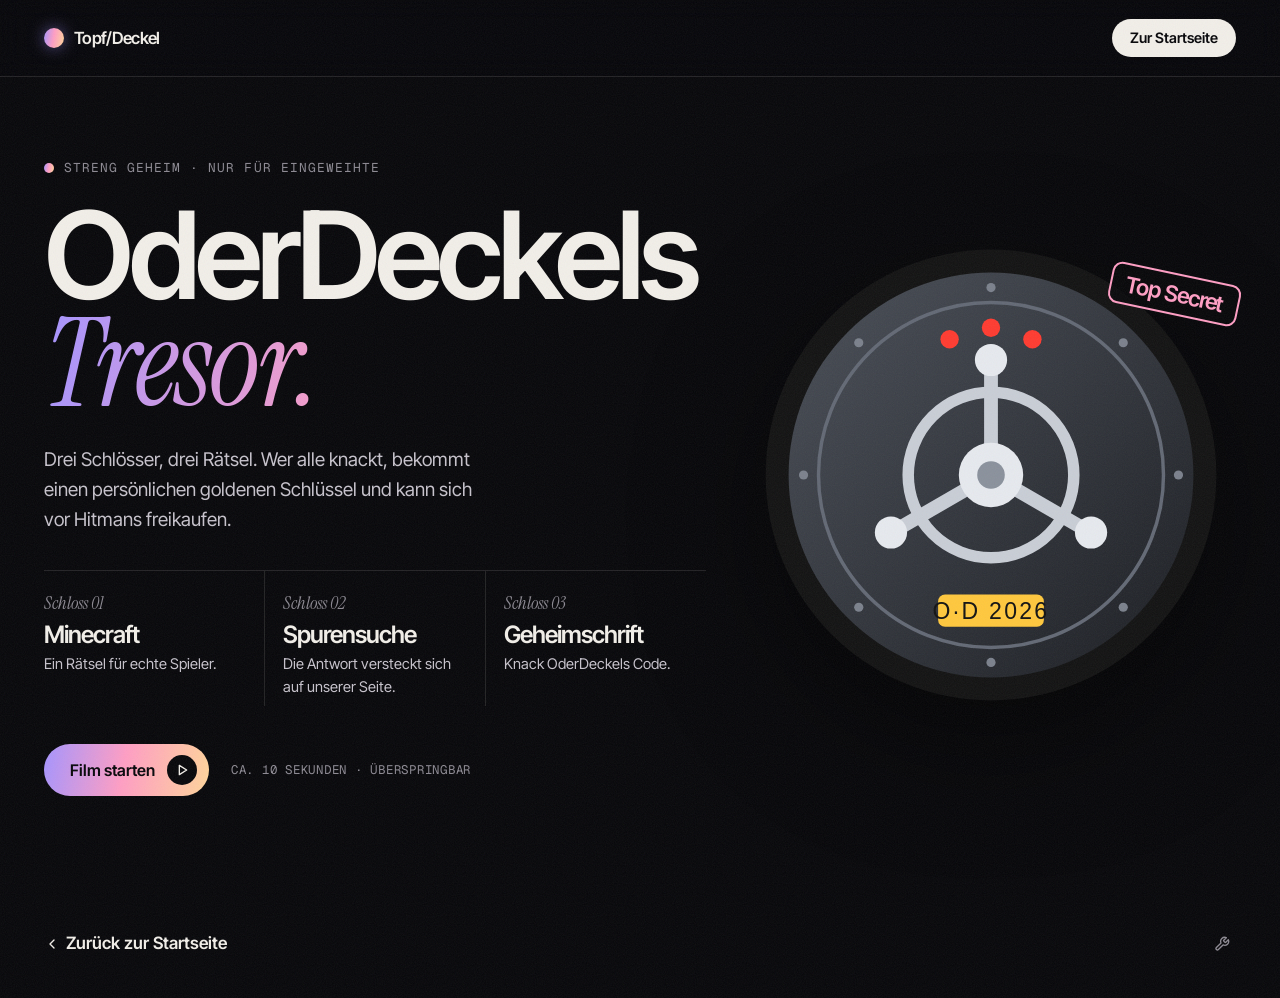
==== commit 7c555392: "Geheimseite an das dunkle Premium-Design angeglichen Co-Authored-By: Claude Opus 5.5 <noreply@anthro" ====
--- a/freikaufen.html
+++ b/freikaufen.html
@@ -4,11 +4,11 @@
   <meta charset="UTF-8">
   <meta name="viewport" content="width=device-width, initial-scale=1">
   <meta name="robots" content="noindex">
-  <meta name="theme-color" content="#f4eee4">
+  <meta name="theme-color" content="#07070a">
   <title>Geheimer Bereich – Topf Oder Deckel GmbH</title>
   <link rel="preconnect" href="https://fonts.googleapis.com">
   <link rel="preconnect" href="https://fonts.gstatic.com" crossorigin>
-  <link href="https://fonts.googleapis.com/css2?family=Anton&family=Geist:wght@400;500;600;700&family=Geist+Mono:wght@500&display=swap" rel="stylesheet">
+  <link href="https://fonts.googleapis.com/css2?family=Inter+Tight:wght@400;500;600;700&family=Instrument+Serif:ital@0;1&family=Geist+Mono:wght@500&display=swap" rel="stylesheet">
   <style>
     :root {
       --creme: #f4eee4; --tinte: #121212; --tinte-2: #3a3a3a; --grau: #6f6a62;
@@ -264,6 +264,93 @@
     .adminzeile { display: flex; gap: 8px; align-items: center; }
     .adminzeile input { flex: 1; font: inherit; color: #fff; background: #000; border: 1px solid #27272a; border-radius: 10px; padding: 10px 12px; }
     .adminzeile button { font: inherit; font-weight: 600; color: #09090b; background: #fff; border: 0; border-radius: 999px; padding: 10px 16px; cursor: pointer; }
+
+    /* =====================================================================
+       Premium-Look passend zur Startseite: dunkel, Inter Tight + Instrument Serif, Farbverlauf
+       ===================================================================== */
+    :root {
+      --creme: #07070a; --tinte: #f2efe9; --tinte-2: #c7c3cc; --grau: #8d8a93; --weiss: #0e0e13;
+      --orange: #ff9ec4; --gelb: #ffd59a; --lila: #a594ff;
+      --nacht: #07070a; --nacht-2: #0e0e13; --nacht-rand: rgba(242, 239, 233, .12);
+      --linie: rgba(242, 239, 233, .12);
+      --iri: linear-gradient(100deg, #a594ff 0%, #ff9ec4 48%, #ffd59a 100%);
+      --display: "Inter Tight", "Helvetica Neue", Arial, sans-serif;
+      --schrift: "Inter Tight", "Helvetica Neue", Arial, system-ui, sans-serif;
+      --serif: "Instrument Serif", "Times New Roman", Georgia, serif;
+    }
+    html, body { color-scheme: dark; }
+    ::selection { background: #a594ff; color: #07070a; }
+    :focus-visible { outline: 1.5px solid #a594ff; }
+    .display, .regel h3, .titel-ebene .zeile > span, .ptext b, .stempel, .stempel-kino, .gesperrt strong, .preis .wert, .oder-kreis, .schl-knopf span, .kacheln span, .marke {
+      text-transform: none; font-weight: 600; letter-spacing: -.04em;
+    }
+    .riesig { font-size: clamp(3.6rem, 9.5vw, 9rem); line-height: .9; }
+    .titel { line-height: .9; }
+    .riesig .orange, .titel .orange, .titel-ebene .zeile.orange > span {
+      font-family: var(--serif); font-style: italic; font-weight: 400; letter-spacing: -.02em;
+      background: var(--iri); -webkit-background-clip: text; background-clip: text; -webkit-text-fill-color: transparent; color: transparent;
+    }
+    .nav { background: rgba(7, 7, 10, .7); border-bottom: 1px solid var(--linie); }
+    .marke { font-size: 1.05rem; display: inline-flex; align-items: center; gap: 10px; }
+    .marke::before { content: ""; width: 20px; height: 20px; border-radius: 50%; background: var(--iri); box-shadow: 0 0 16px rgba(165, 148, 255, .5); }
+    .knopf { color: #07070a; background: #f2efe9; }
+    .knopf::before { background: var(--iri); }
+    .knopf .pfeil { background: #07070a; color: #f2efe9; }
+    .knopf.orange { background: var(--iri); color: #07070a; }
+    .knopf.orange::before { background: #f2efe9; }
+    .knopf.orange:hover { color: #07070a; }
+    .knopf:disabled { background: #2a2a33; color: #6f6d76; }
+    .marker::before, .regel .nr { background: none; }
+    .marker::before { background: var(--iri); }
+    .marker, .regel .nr, .start-aktion small, .lbl2 { color: var(--grau); }
+    .regeln { border-top: 1px solid var(--linie); }
+    .regel { border-right: 1px solid var(--linie); }
+    .regel .nr { font-family: var(--serif); font-style: italic; font-size: 1.1rem; text-transform: none; letter-spacing: 0; }
+    @media (max-width: 640px) { .regel, .regel + .regel { border-bottom: 1px solid var(--linie); } }
+    .deko::before { content: ""; position: absolute; inset: 6%; border-radius: 50%; background: radial-gradient(circle, rgba(165, 148, 255, .3), rgba(255, 158, 196, .12) 45%, transparent 70%); filter: blur(30px); z-index: -1; }
+    .deko svg { filter: drop-shadow(0 40px 60px rgba(0, 0, 0, .6)); }
+    .stempel { background: rgba(7, 7, 10, .75); color: #ff9ec4; border-color: #ff9ec4; border-width: 2px; font-size: clamp(1rem, 1.8vw, 1.4rem); }
+    .gesperrt { background: rgba(255, 110, 110, .1); color: #ffc2c2; border: 1px solid rgba(255, 110, 110, .3); }
+
+    /* Film */
+    .kino { color: #f2efe9; }
+    .titel-ebene .zeile > span { color: #f2efe9; font-size: clamp(2.6rem, 8vw, 6.8rem); }
+    .stage { border: 1px solid var(--linie); }
+    .blase { background: #f2efe9; color: #07070a; }
+    .kino .eingabe { color: #f2efe9; background: #07070a; border: 1px solid var(--linie); }
+    .kino .eingabe:focus { border-color: #a594ff; }
+    .dossier { background: #0e0e13; border-color: var(--linie); }
+    .dossier-kopf .schlossnr { background: var(--iri); -webkit-background-clip: text; background-clip: text; -webkit-text-fill-color: transparent; }
+    .ptext b { font-family: var(--serif); font-style: italic; font-weight: 400; letter-spacing: -.01em; font-size: 2rem; background: var(--iri); -webkit-background-clip: text; background-clip: text; -webkit-text-fill-color: transparent; color: transparent; }
+    .ptext.tippt::after { color: #a594ff; }
+    .tipptext { background: rgba(255, 213, 154, .08); border-color: rgba(255, 213, 154, .25); color: #ffe6c4; }
+    .decoder { background: #07070a; border-color: var(--linie); }
+    .kacheln span { background: #15151c; color: var(--grau); }
+    .kacheln.klar span { background: var(--iri); color: #07070a; }
+    .dreh button { background: #15151c; border-color: var(--linie); color: #f2efe9; }
+    .dreh button:hover { background: #f2efe9; color: #07070a; }
+    .schl-knopf { background: var(--iri); color: #07070a; }
+    .schl-knopf:hover { box-shadow: 0 16px 34px -12px rgba(255, 158, 196, .6); }
+    .karte { background: var(--iri); color: #07070a; }
+
+    /* Tresor */
+    .kartenchip { background: rgba(242, 239, 233, .06); border: 1px solid var(--linie); color: #f2efe9; }
+    .preis { border: 1px solid var(--linie); }
+    .preis.euro { background: var(--iri); color: #07070a; border: 0; }
+    .preis.dia { background: #0e0e13; color: #f2efe9; }
+    .preis .wert { font-size: clamp(2.4rem, 5.4vw, 4.4rem); }
+    .oder-kreis { background: #15151c; color: #f2efe9; border: 1px solid var(--linie); font-family: var(--serif); font-style: italic; font-weight: 400; font-size: 1.3rem; }
+    .formkarte { background: #0e0e13; border: 1px solid var(--linie); box-shadow: 0 30px 80px -30px rgba(0, 0, 0, .8); }
+    .eingabe { border-bottom-color: rgba(242, 239, 233, .22); }
+    .eingabe::placeholder { color: #5f5d66; }
+    .eingabe:focus { border-color: #a594ff; }
+    select.eingabe { background-image: url("data:image/svg+xml,%3Csvg xmlns='http://www.w3.org/2000/svg' width='16' height='16' viewBox='0 0 24 24' fill='none' stroke='%23f2efe9' stroke-width='2' stroke-linecap='round' stroke-linejoin='round'%3E%3Cpath d='m6 9 6 6 6-6'/%3E%3C/svg%3E"); }
+    select.eingabe option { background: #0e0e13; color: #f2efe9; }
+    .ergebnis { background: #15151c; }
+    .ergebnis pre { background: #07070a; }
+    .kopiert { color: #7ee2a8; }
+    .zurueck:hover { color: #ff9ec4; }
+    .adminpw .rfehler { color: #ff8a8a; }
 
     @media (prefers-reduced-motion: reduce) {
       *, *::before, *::after { animation: none !important; transition: none !important; }
